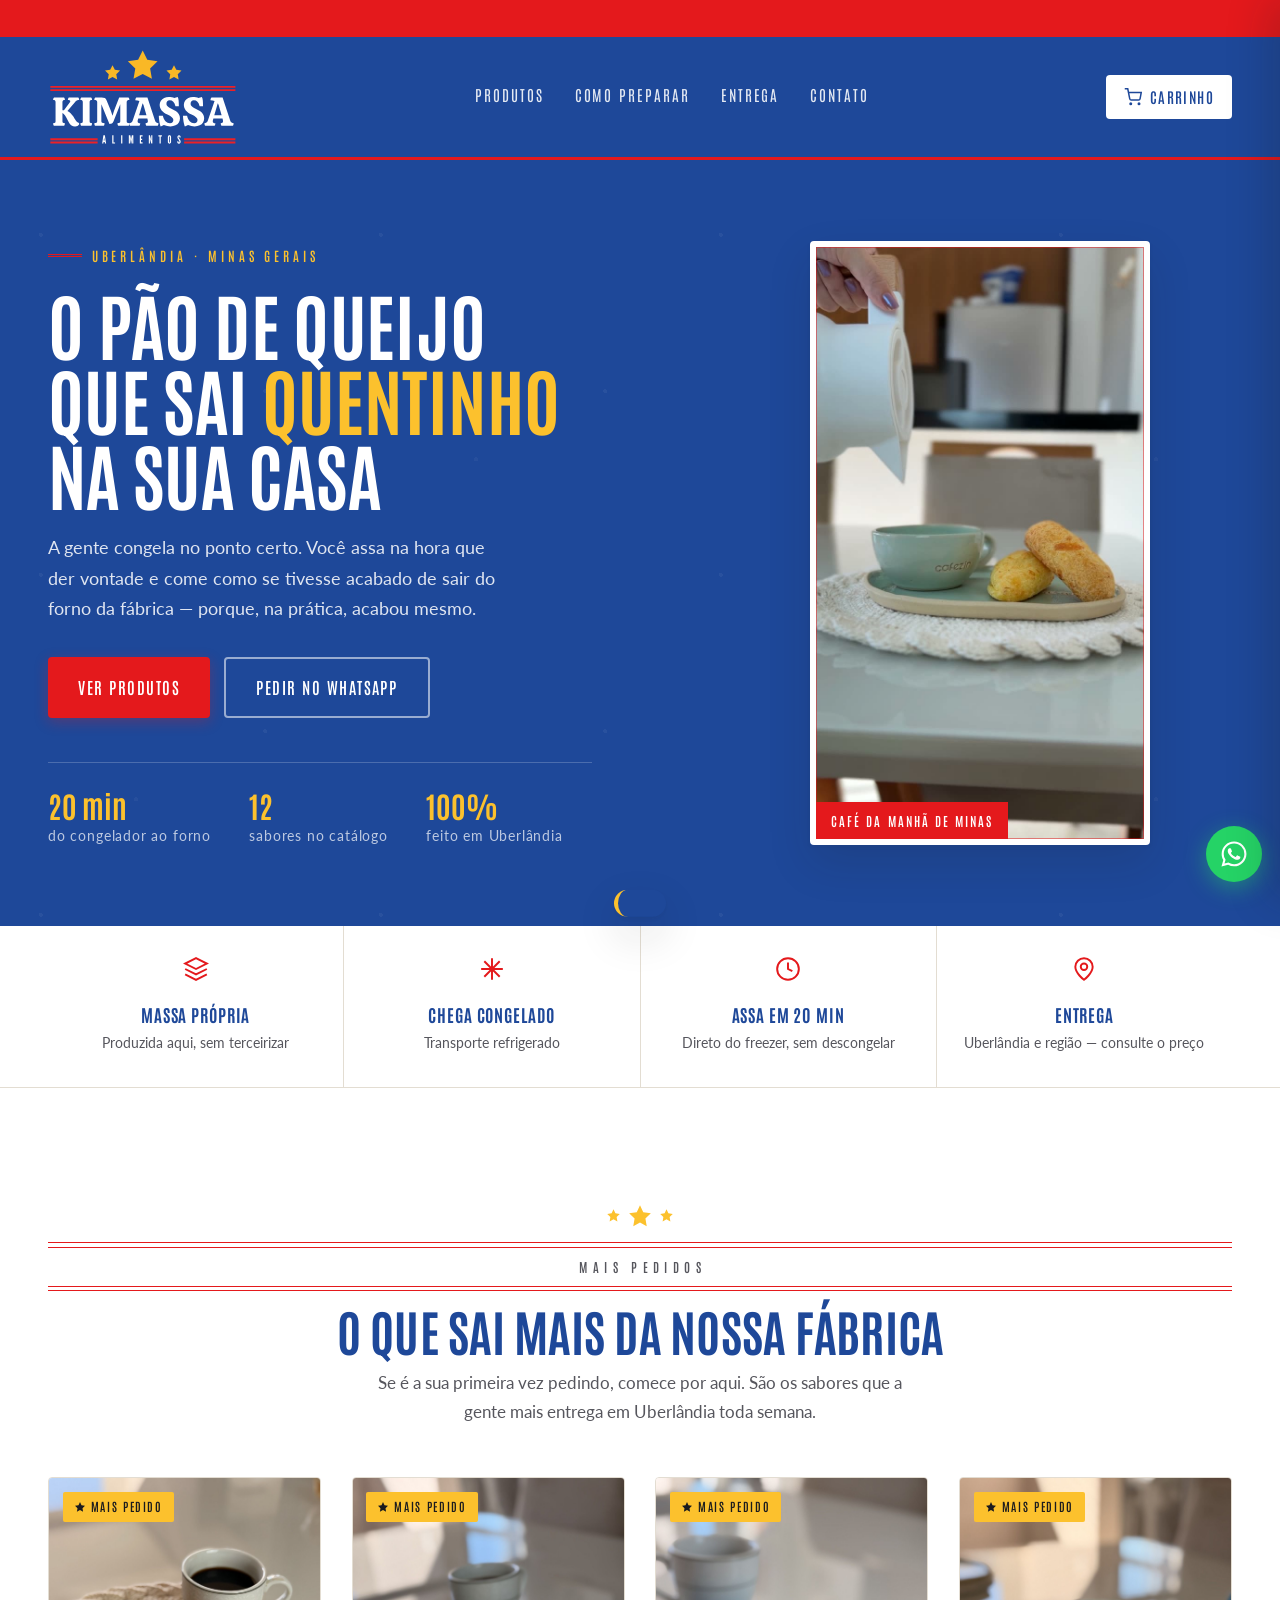
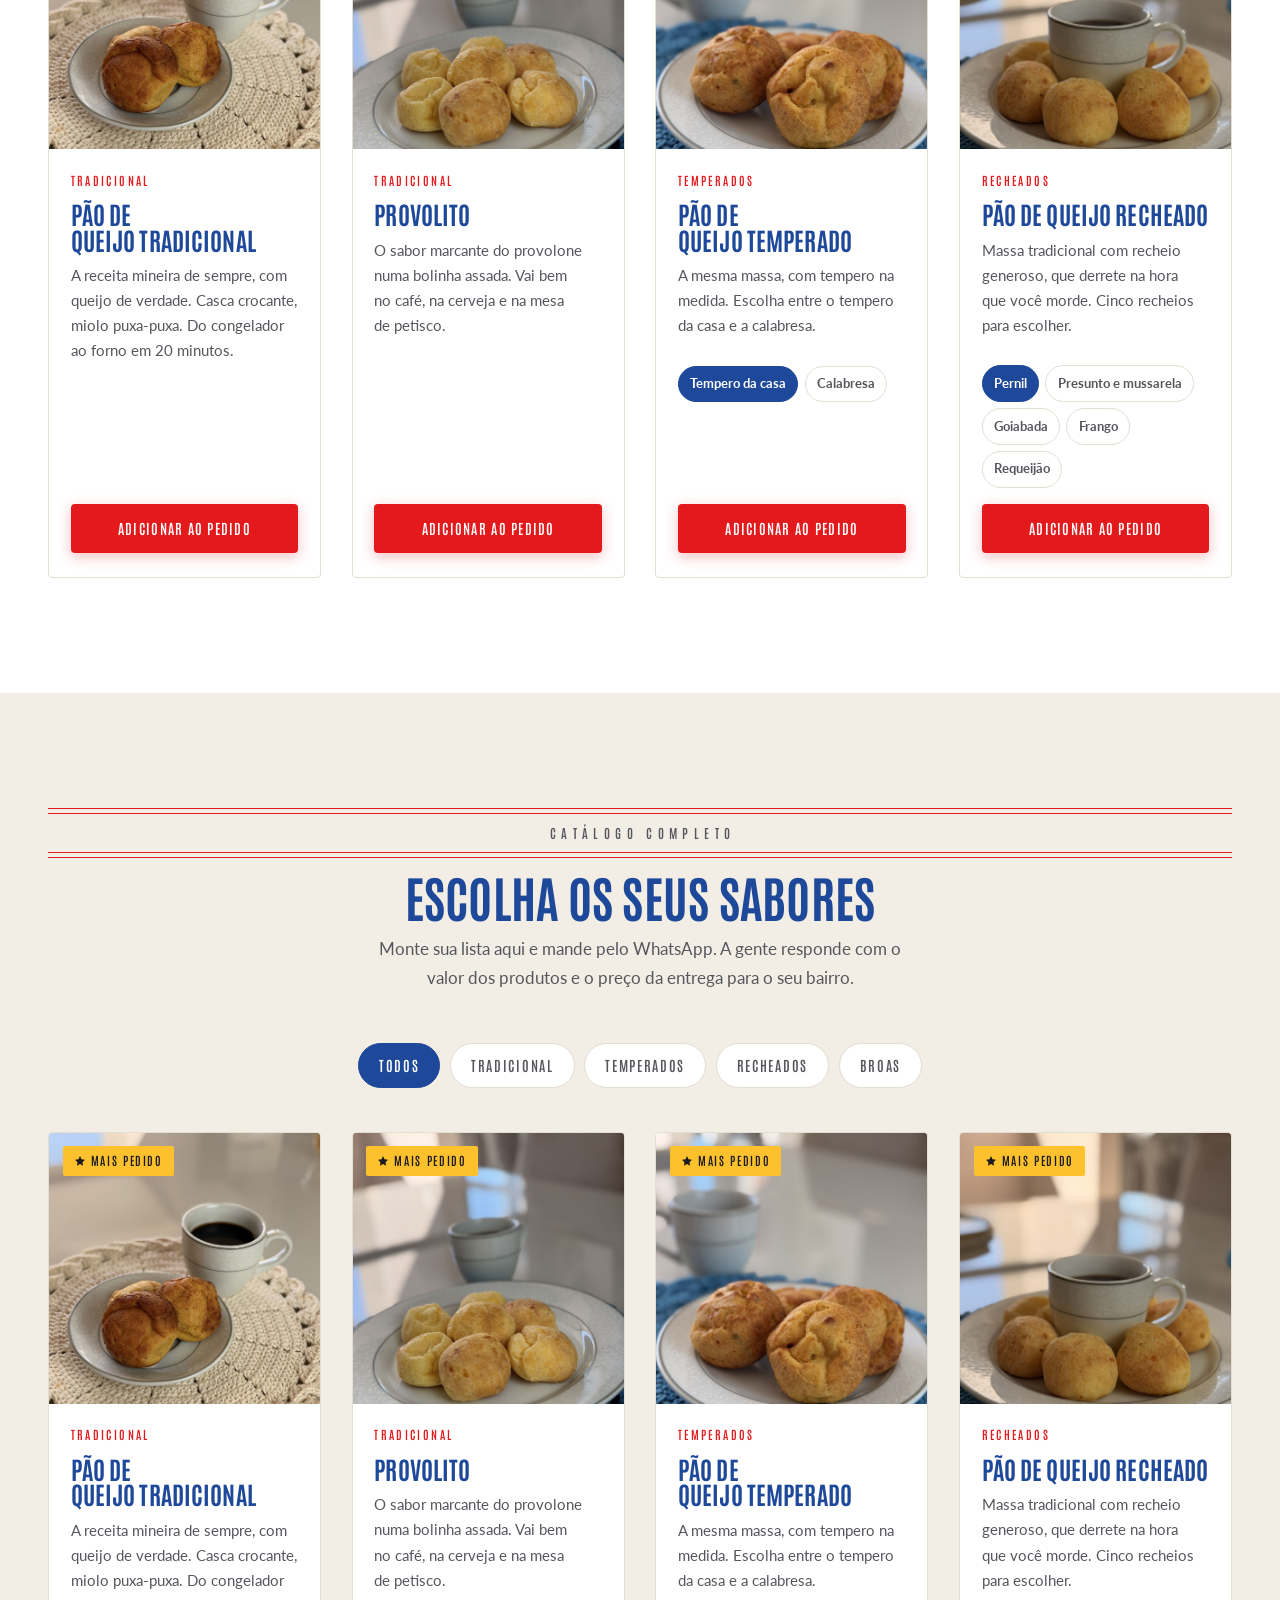
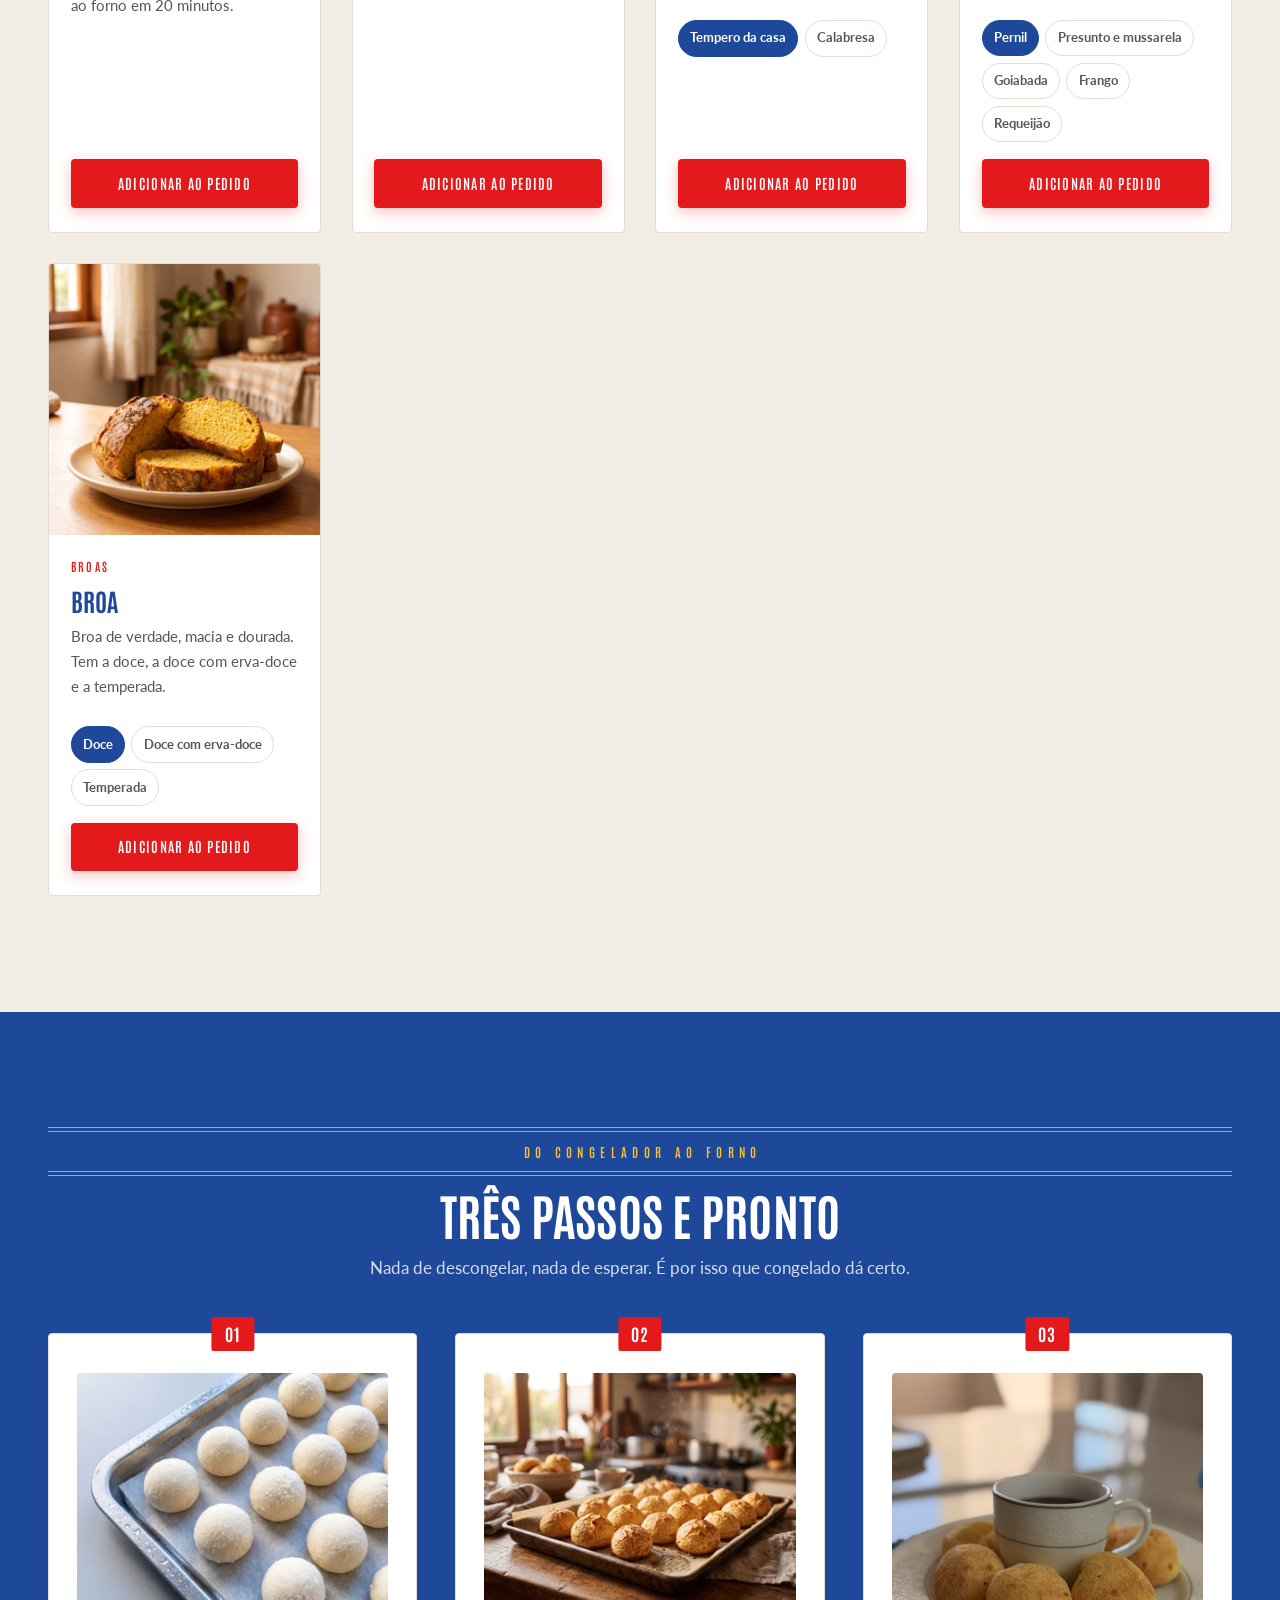
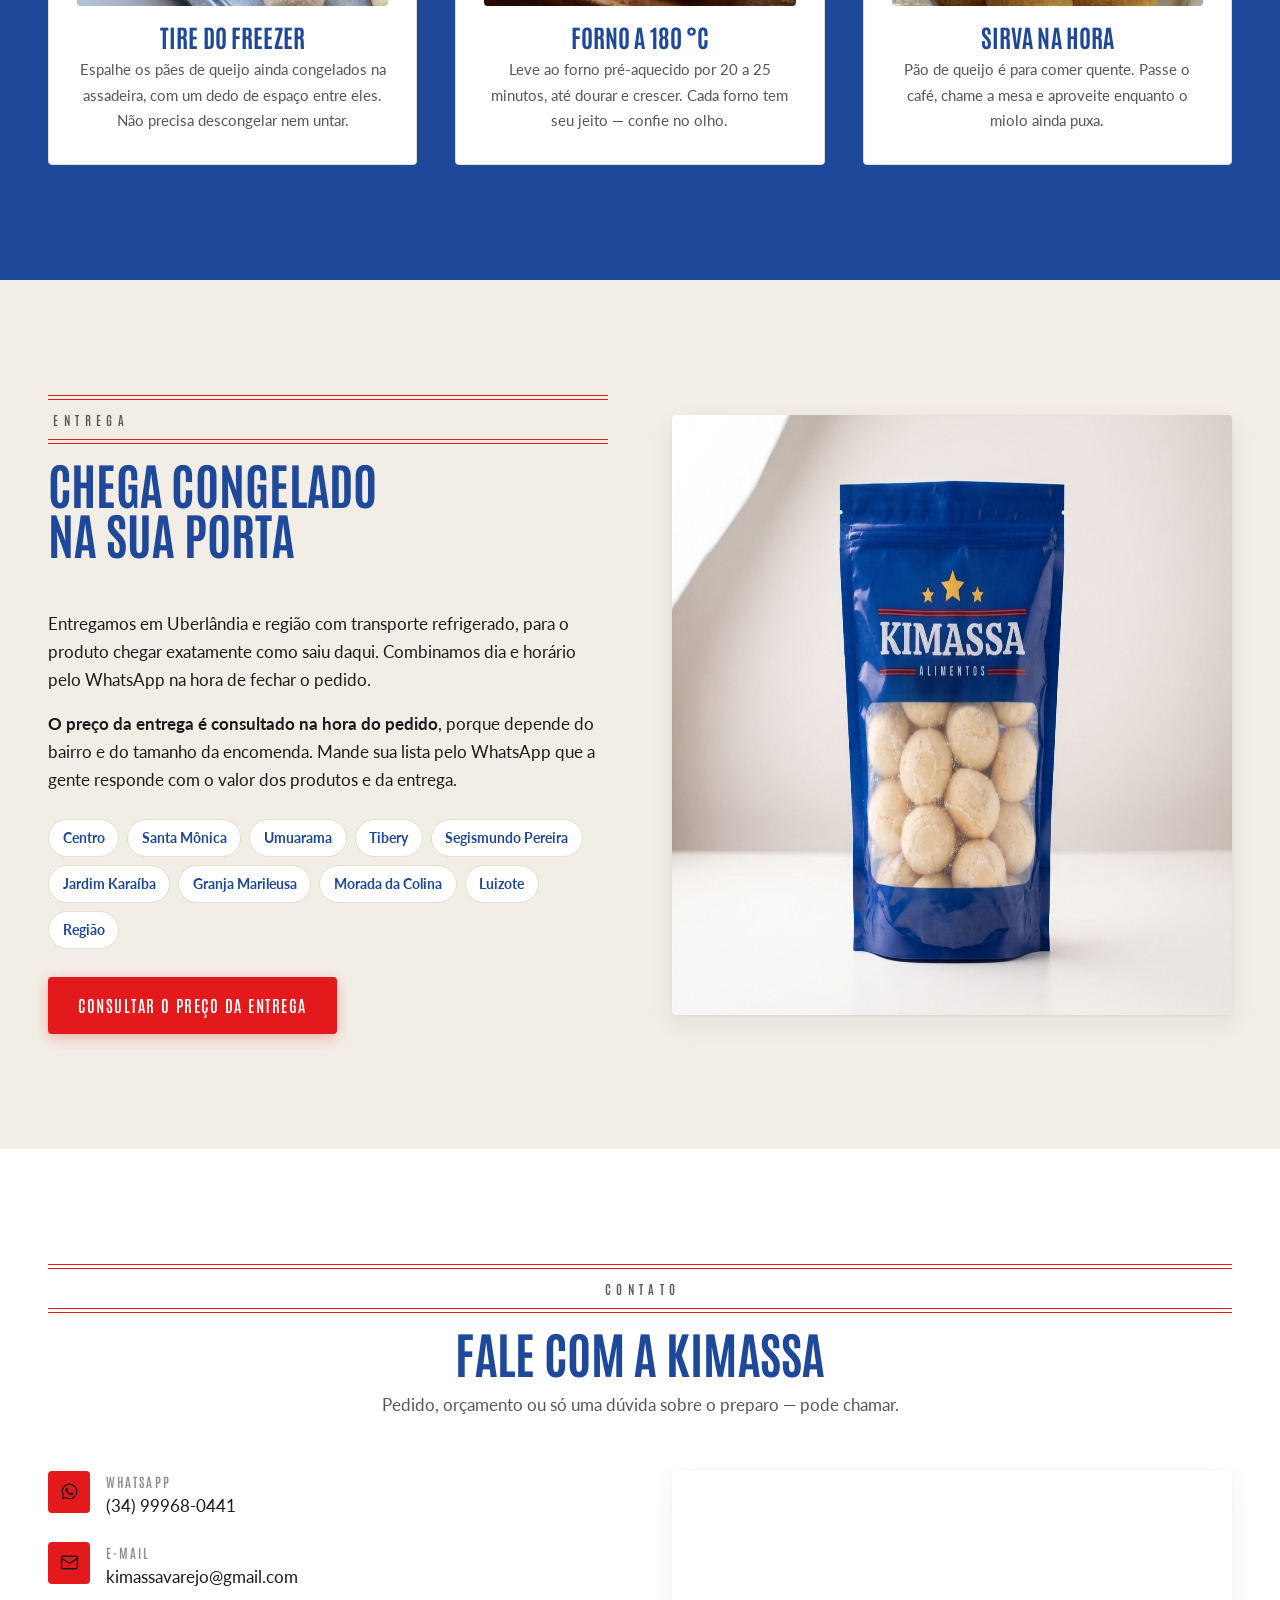
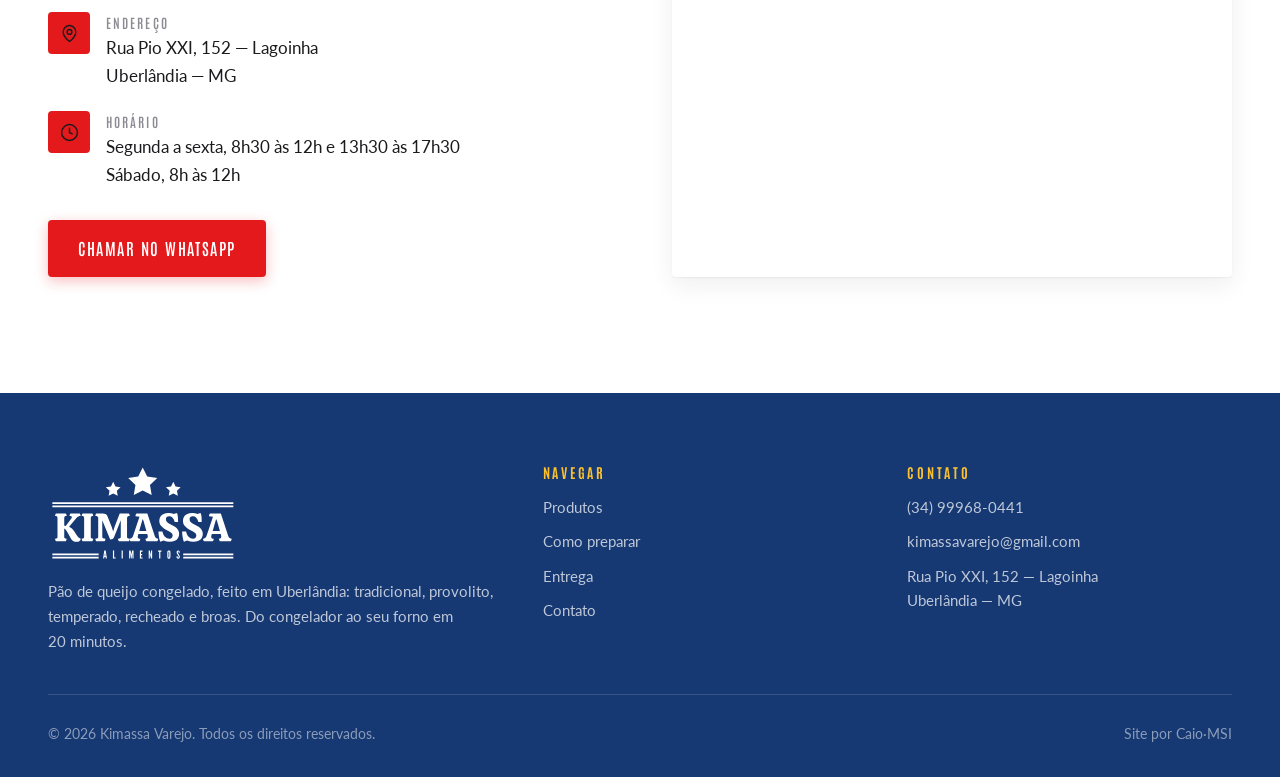
==== index.html @ 97a2b9fd "Kimassa Varejo: novo nome, novo catálogo e pedido por orçamento Alterações pedidas pelo cliente em 1" ====
<!doctype html>
<html lang="pt-BR">
<head>
<meta charset="utf-8">
<meta name="viewport" content="width=device-width, initial-scale=1">
<title>Kimassa Varejo — Pão de Queijo Congelado em Uberlândia | Entrega em Casa</title>
<meta name="description" content="Pão de queijo congelado feito em Uberlândia (MG): tradicional, provolito, temperado, recheado e broas. Peça pelo WhatsApp e receba congelado em casa.">
<meta name="author" content="Kimassa Varejo">
<meta name="theme-color" content="#1E4899">
<link rel="canonical" href="https://caiomsi.github.io/Kimassa/">

<meta property="og:type" content="website">
<meta property="og:site_name" content="Kimassa Varejo">
<meta property="og:locale" content="pt_BR">
<meta property="og:url" content="https://caiomsi.github.io/Kimassa/">
<meta property="og:title" content="Kimassa Varejo — Pão de Queijo Congelado em Uberlândia">
<meta property="og:description" content="Do congelador ao seu forno em 20 minutos. Pão de queijo mineiro de verdade, recheados e broas, entregues congelados em Uberlândia e região.">
<meta property="og:image" content="https://caiomsi.github.io/Kimassa/images/social-share.jpg">
<meta property="og:image:width" content="1200">
<meta property="og:image:height" content="630">
<meta property="og:image:alt" content="Pão de queijo Kimassa servido com café">

<meta name="twitter:card" content="summary_large_image">
<meta name="twitter:title" content="Kimassa Varejo — Pão de Queijo Congelado em Uberlândia">
<meta name="twitter:description" content="Do congelador ao seu forno em 20 minutos. Pão de queijo mineiro de verdade, recheados e broas, entregues congelados em Uberlândia e região.">
<meta name="twitter:image" content="https://caiomsi.github.io/Kimassa/images/social-share.jpg">

<link rel="icon" href="favicon.svg" type="image/svg+xml">
<link rel="apple-touch-icon" href="favicon.svg">

<link rel="preconnect" href="https://fonts.googleapis.com">
<link rel="preconnect" href="https://fonts.gstatic.com" crossorigin>
<link href="https://fonts.googleapis.com/css2?family=Antonio:wght@400;600;700&family=Lato:wght@400;700&display=swap" rel="stylesheet">
<link rel="stylesheet" href="css/style.css">

<script type="application/ld+json">
{
  "@context": "https://schema.org",
  "@type": "FoodEstablishment",
  "@id": "https://caiomsi.github.io/Kimassa/#negocio",
  "name": "Kimassa Varejo",
  "description": "Pão de queijo congelado em Uberlândia (MG): tradicional, provolito, temperado, recheado e broas, com entrega em Uberlândia e região.",
  "url": "https://caiomsi.github.io/Kimassa/",
  "logo": "https://caiomsi.github.io/Kimassa/logo/kimassa.svg",
  "image": "https://caiomsi.github.io/Kimassa/images/social-share.jpg",
  "telephone": "+55-34-99968-0441",
  "email": "kimassavarejo@gmail.com",
  "servesCuisine": "Brasileira",
  "priceRange": "$$",
  "address": {
    "@type": "PostalAddress",
    "streetAddress": "Rua Pio XXI, 152",
    "addressLocality": "Uberlândia",
    "addressRegion": "MG",
    "postalCode": "38400-000",
    "addressCountry": "BR"
  },
  "geo": {
    "@type": "GeoCoordinates",
    "latitude": -18.9113,
    "longitude": -48.2622
  },
  "areaServed": {
    "@type": "City",
    "name": "Uberlândia"
  },
  "openingHoursSpecification": [{
    "@type": "OpeningHoursSpecification",
    "dayOfWeek": ["Monday", "Tuesday", "Wednesday", "Thursday", "Friday"],
    "opens": "08:30",
    "closes": "12:00"
  }, {
    "@type": "OpeningHoursSpecification",
    "dayOfWeek": ["Monday", "Tuesday", "Wednesday", "Thursday", "Friday"],
    "opens": "13:30",
    "closes": "17:30"
  }, {
    "@type": "OpeningHoursSpecification",
    "dayOfWeek": "Saturday",
    "opens": "08:00",
    "closes": "12:00"
  }]
}
</script>
</head>

<body>
<a class="pular" href="#conteudo">Pular para o conteúdo</a>

<div class="faixa-aviso" id="faixa-aviso" aria-hidden="true"><span></span></div>

<header class="cabecalho">
  <div class="wrap cabecalho__barra">
    <a class="marca" href="#topo" aria-label="Kimassa Varejo — início">
      <img src="logo/kimassa-azul.svg" alt="Kimassa Varejo" width="190" height="96">
    </a>

    <nav class="nav" id="nav" aria-label="Navegação principal">
      <a href="#produtos">Produtos</a>
      <a href="#preparo">Como preparar</a>
      <a href="#entrega">Entrega</a>
      <a href="#contato">Contato</a>
    </nav>

    <div class="cabecalho__acoes">
      <button class="carrinho-botao" id="abrir-carrinho" aria-label="Abrir carrinho">
        <svg viewBox="0 0 24 24" fill="none" stroke="currentColor" stroke-width="2" width="18" height="18" aria-hidden="true">
          <circle cx="9" cy="21" r="1"></circle><circle cx="20" cy="21" r="1"></circle>
          <path d="M1 1h4l2.68 13.39a2 2 0 0 0 2 1.61h9.72a2 2 0 0 0 2-1.61L23 6H6"></path>
        </svg>
        <span class="carrinho-botao__texto">Carrinho</span>
        <span class="carrinho-contador" id="carrinho-contador" hidden>0</span>
      </button>

      <button class="menu-alternar" id="menu-alternar" aria-expanded="false" aria-controls="nav" aria-label="Abrir menu">
        <span></span><span></span><span></span>
      </button>
    </div>
  </div>
</header>

<main id="conteudo">

<!-- ─────────────────────────────────────────────────────────── HERO ── -->
<section class="hero" id="topo">
  <div class="wrap hero__grade">
    <div class="hero__texto">
      <p class="hero__olho">Uberlândia · Minas Gerais</p>
      <h1>O pão de queijo<br>que sai <em>quentinho</em><br>na sua casa</h1>
      <p class="hero__sub">
        A gente congela no ponto certo. Você assa na hora que der vontade e come
        como se tivesse acabado de sair do forno da fábrica — porque, na prática,
        acabou mesmo.
      </p>
      <div class="hero__acoes">
        <a class="btn btn--primario" href="#produtos">Ver produtos</a>
        <a class="btn btn--contorno-claro" href="#" id="hero-zap">Pedir no WhatsApp</a>
      </div>
      <div class="hero__provas">
        <div class="hero__prova"><strong>20 min</strong><span>do congelador ao forno</span></div>
        <div class="hero__prova"><strong>12</strong><span>sabores no catálogo</span></div>
        <div class="hero__prova"><strong>100%</strong><span>feito em Uberlândia</span></div>
      </div>
    </div>

    <div class="hero__video">
      <video autoplay muted loop playsinline preload="metadata"
             poster="video/pao-de-queijo-cafe-poster.jpg"
             aria-label="Café sendo servido ao lado de pães de queijo Kimassa">
        <source src="video/pao-de-queijo-cafe.mp4" type="video/mp4">
      </video>
      <span class="hero__etiqueta">Café da manhã de Minas</span>
    </div>
  </div>
</section>

<!-- ────────────────────────────────────────────────────── CONFIANÇA ── -->
<section class="confianca">
  <div class="wrap">
    <div class="confianca__grade">
      <div class="confianca__item">
        <svg viewBox="0 0 24 24" fill="none" stroke="currentColor" stroke-width="1.8" aria-hidden="true"><path d="M12 2 2 7l10 5 10-5-10-5Z"/><path d="m2 17 10 5 10-5"/><path d="m2 12 10 5 10-5"/></svg>
        <strong>Massa própria</strong>
        <span>Produzida aqui, sem terceirizar</span>
      </div>
      <div class="confianca__item">
        <svg viewBox="0 0 24 24" fill="none" stroke="currentColor" stroke-width="1.8" aria-hidden="true"><path d="M12 2v20M2 12h20M4.9 4.9l14.2 14.2M19.1 4.9 4.9 19.1"/></svg>
        <strong>Chega congelado</strong>
        <span>Transporte refrigerado</span>
      </div>
      <div class="confianca__item">
        <svg viewBox="0 0 24 24" fill="none" stroke="currentColor" stroke-width="1.8" aria-hidden="true"><circle cx="12" cy="12" r="10"/><path d="M12 6v6l4 2"/></svg>
        <strong>Assa em 20 min</strong>
        <span>Direto do freezer, sem descongelar</span>
      </div>
      <div class="confianca__item">
        <svg viewBox="0 0 24 24" fill="none" stroke="currentColor" stroke-width="1.8" aria-hidden="true"><path d="M20 10c0 6-8 12-8 12s-8-6-8-12a8 8 0 0 1 16 0Z"/><circle cx="12" cy="10" r="3"/></svg>
        <strong>Entrega</strong>
        <span>Uberlândia e região — consulte o preço</span>
      </div>
    </div>
  </div>
</section>

<!-- ─────────────────────────────────────────────────────── VITRINE ── -->
<section class="secao secao--branca" id="destaques">
  <div class="wrap">
    <div class="selo revelar">
      <div class="selo__estrelas" aria-hidden="true">
        <svg viewBox="0 0 24 24" fill="currentColor"><path d="m12 2 3 6.5 7 1-5 4.9 1.2 7L12 18l-6.2 3.4L7 14.4l-5-4.9 7-1L12 2Z"/></svg>
        <svg viewBox="0 0 24 24" fill="currentColor"><path d="m12 2 3 6.5 7 1-5 4.9 1.2 7L12 18l-6.2 3.4L7 14.4l-5-4.9 7-1L12 2Z"/></svg>
        <svg viewBox="0 0 24 24" fill="currentColor"><path d="m12 2 3 6.5 7 1-5 4.9 1.2 7L12 18l-6.2 3.4L7 14.4l-5-4.9 7-1L12 2Z"/></svg>
      </div>
      <div class="selo__faixa"><span class="selo__rotulo">Mais pedidos</span></div>
      <h2 class="selo__titulo">O que sai mais da nossa fábrica</h2>
      <p>Se é a sua primeira vez pedindo, comece por aqui. São os sabores que a
         gente mais entrega em Uberlândia toda semana.</p>
    </div>
    <div class="produtos" id="destaques-grade"></div>
  </div>
</section>

<!-- ─────────────────────────────────────────────────────── CATÁLOGO ── -->
<section class="secao secao--creme" id="produtos">
  <div class="wrap">
    <div class="selo revelar">
      <div class="selo__faixa"><span class="selo__rotulo">Catálogo completo</span></div>
      <h2 class="selo__titulo">Escolha os seus sabores</h2>
      <p>Monte sua lista aqui e mande pelo WhatsApp. A gente responde com o valor
         dos produtos e o preço da entrega para o seu bairro.</p>
    </div>

    <div class="filtros" id="filtros" role="group" aria-label="Filtrar por categoria"></div>
    <div class="produtos" id="produtos-grade"></div>
  </div>
</section>

<!-- ──────────────────────────────────────────────────────── PREPARO ── -->
<section class="secao secao--azul" id="preparo">
  <div class="wrap">
    <div class="selo selo--claro revelar">
      <div class="selo__faixa"><span class="selo__rotulo">Do congelador ao forno</span></div>
      <h2 class="selo__titulo">Três passos e pronto</h2>
      <p>Nada de descongelar, nada de esperar. É por isso que congelado dá certo.</p>
    </div>

    <div class="passos">
      <article class="passo revelar">
        <div class="passo__foto">
          <img src="images/pao-de-queijo-congelado-bandeja.jpg" alt="Pães de queijo crus e congelados numa assadeira" loading="lazy" width="600" height="450">
        </div>
        <h3>Tire do freezer</h3>
        <p>Espalhe os pães de queijo ainda congelados na assadeira, com um dedo de
           espaço entre eles. Não precisa descongelar nem untar.</p>
      </article>

      <article class="passo revelar">
        <div class="passo__foto">
          <img src="images/pao-de-queijo-assadeira-forno.jpg" alt="Assadeira de pães de queijo dourados saindo do forno" loading="lazy" width="600" height="450">
        </div>
        <h3>Forno a 180 °C</h3>
        <p>Leve ao forno pré-aquecido por 20 a 25 minutos, até dourar e crescer.
           Cada forno tem seu jeito — confie no olho.</p>
      </article>

      <article class="passo revelar">
        <div class="passo__foto">
          <img src="images/pao-de-queijo-com-cafe.jpg" alt="Pães de queijo quentes servidos em volta de uma xícara de café" loading="lazy" width="600" height="450">
        </div>
        <h3>Sirva na hora</h3>
        <p>Pão de queijo é para comer quente. Passe o café, chame a mesa e
           aproveite enquanto o miolo ainda puxa.</p>
      </article>
    </div>
  </div>
</section>

<!-- ──────────────────────────────────────────────────────── ENTREGA ── -->
<section class="secao secao--creme" id="entrega">
  <div class="wrap">
    <div class="entrega">
      <div class="revelar">
        <div class="selo selo--esq">
          <div class="selo__faixa"><span class="selo__rotulo">Entrega</span></div>
          <h2 class="selo__titulo">Chega congelado na sua porta</h2>
        </div>
        <p>
          Entregamos em Uberlândia e região com transporte refrigerado, para o
          produto chegar exatamente como saiu daqui. Combinamos dia e horário pelo
          WhatsApp na hora de fechar o pedido.
        </p>
        <p>
          <strong>O preço da entrega é consultado na hora do pedido</strong>, porque
          depende do bairro e do tamanho da encomenda. Mande sua lista pelo WhatsApp
          que a gente responde com o valor dos produtos e da entrega.
        </p>
        <ul class="bairros">
          <li>Centro</li><li>Santa Mônica</li><li>Umuarama</li><li>Tibery</li>
          <li>Segismundo Pereira</li><li>Jardim Karaíba</li><li>Granja Marileusa</li>
          <li>Morada da Colina</li><li>Luizote</li><li>Região</li>
        </ul>
        <p style="margin-top:1.75rem">
          <a class="btn btn--primario" href="#" id="entrega-zap">Consultar o preço da entrega</a>
        </p>
      </div>

      <div class="revelar">
        <img src="images/embalagem-kimassa-congelado.jpg"
             alt="Embalagem de pão de queijo congelado Kimassa Varejo"
             loading="lazy" width="800" height="600"
             style="border-radius:4px;box-shadow:var(--sombra);width:100%">
      </div>
    </div>
  </div>
</section>

<!-- ──────────────────────────────────────────────────────── CONTATO ── -->
<section class="secao secao--branca" id="contato">
  <div class="wrap">
    <div class="selo revelar">
      <div class="selo__faixa"><span class="selo__rotulo">Contato</span></div>
      <h2 class="selo__titulo">Fale com a Kimassa</h2>
      <p>Pedido, orçamento ou só uma dúvida sobre o preparo — pode chamar.</p>
    </div>

    <div class="contato">
      <div class="revelar">
        <ul class="contato__lista">
          <li>
            <span class="contato__icone" aria-hidden="true">
              <svg viewBox="0 0 24 24" fill="currentColor"><path d="M12.04 2C6.58 2 2.13 6.45 2.13 11.91c0 1.75.46 3.46 1.32 4.96L2 22l5.25-1.38a9.9 9.9 0 0 0 4.79 1.22c5.46 0 9.91-4.45 9.91-9.91 0-2.65-1.03-5.14-2.9-7.01A9.82 9.82 0 0 0 12.04 2Zm0 18.13a8.23 8.23 0 0 1-4.2-1.15l-.3-.18-3.12.82.83-3.04-.2-.31a8.19 8.19 0 0 1-1.26-4.37c0-4.54 3.7-8.23 8.25-8.23 2.2 0 4.27.86 5.83 2.42a8.19 8.19 0 0 1 2.41 5.82c0 4.54-3.7 8.22-8.24 8.22Zm4.52-6.16c-.25-.12-1.47-.72-1.69-.81-.23-.08-.39-.12-.56.13-.16.24-.64.8-.78.97-.15.16-.29.18-.54.06-.25-.13-1.05-.39-1.99-1.23-.74-.66-1.23-1.47-1.38-1.72-.14-.25-.01-.38.11-.5.11-.11.25-.29.37-.43.13-.15.17-.25.25-.41.08-.17.04-.31-.02-.43-.06-.12-.56-1.34-.76-1.84-.2-.48-.4-.42-.56-.43h-.47c-.17 0-.43.06-.66.31-.22.25-.87.85-.87 2.07s.89 2.4 1.02 2.56c.12.17 1.75 2.67 4.23 3.74.59.26 1.05.41 1.41.52.59.19 1.13.16 1.56.1.48-.07 1.47-.6 1.68-1.18.21-.58.21-1.08.14-1.18-.06-.11-.22-.17-.47-.29Z"/></svg>
            </span>
            <span>
              <strong>WhatsApp</strong>
              <a href="#" id="contato-zap">(34) 99968-0441</a>
            </span>
          </li>
          <li>
            <span class="contato__icone" aria-hidden="true">
              <svg viewBox="0 0 24 24" fill="none" stroke="currentColor" stroke-width="1.8"><rect x="2" y="4" width="20" height="16" rx="2"/><path d="m22 7-10 6L2 7"/></svg>
            </span>
            <span>
              <strong>E-mail</strong>
              <a href="mailto:kimassavarejo@gmail.com">kimassavarejo@gmail.com</a>
            </span>
          </li>
          <li>
            <span class="contato__icone" aria-hidden="true">
              <svg viewBox="0 0 24 24" fill="none" stroke="currentColor" stroke-width="1.8"><path d="M20 10c0 6-8 12-8 12s-8-6-8-12a8 8 0 0 1 16 0Z"/><circle cx="12" cy="10" r="3"/></svg>
            </span>
            <span>
              <strong>Endereço</strong>
              <span>Rua Pio XXI, 152 — Lagoinha<br>Uberlândia — MG</span>
            </span>
          </li>
          <li>
            <span class="contato__icone" aria-hidden="true">
              <svg viewBox="0 0 24 24" fill="none" stroke="currentColor" stroke-width="1.8"><circle cx="12" cy="12" r="10"/><path d="M12 6v6l4 2"/></svg>
            </span>
            <span>
              <strong>Horário</strong>
              <span>Segunda a sexta, 8h30 às 12h e 13h30 às 17h30<br>Sábado, 8h às 12h</span>
            </span>
          </li>
        </ul>

        <a class="btn btn--primario" href="#" id="contato-zap-btn">Chamar no WhatsApp</a>
      </div>

      <div class="revelar">
        <iframe class="mapa"
          src="https://www.google.com/maps?q=Rua+Pio+XXI,+152,+Lagoinha,+Uberl%C3%A2ndia+-+MG&output=embed"
          title="Mapa da Kimassa Varejo — Rua Pio XXI, 152, Lagoinha, Uberlândia MG"
          loading="lazy" referrerpolicy="no-referrer-when-downgrade" width="600" height="450"></iframe>
      </div>
    </div>
  </div>
</section>

</main>

<!-- ───────────────────────────────────────────────────────── RODAPÉ ── -->
<footer class="rodape">
  <div class="wrap">
    <div class="rodape__grade">
      <div>
        <img src="logo/kimassa-branco.svg" alt="Kimassa Varejo" width="190" height="96">
        <p>Pão de queijo congelado, feito em Uberlândia: tradicional, provolito,
           temperado, recheado e broas. Do congelador ao seu forno em 20 minutos.</p>
      </div>
      <div>
        <h4>Navegar</h4>
        <ul>
          <li><a href="#produtos">Produtos</a></li>
          <li><a href="#preparo">Como preparar</a></li>
          <li><a href="#entrega">Entrega</a></li>
          <li><a href="#contato">Contato</a></li>
        </ul>
      </div>
      <div>
        <h4>Contato</h4>
        <ul>
          <li><a href="#" id="rodape-zap">(34) 99968-0441</a></li>
          <li><a href="mailto:kimassavarejo@gmail.com">kimassavarejo@gmail.com</a></li>
          <li>Rua Pio XXI, 152 — Lagoinha<br>Uberlândia — MG</li>
        </ul>
      </div>
    </div>
    <div class="rodape__fim">
      <span>© <span id="ano"></span> Kimassa Varejo. Todos os direitos reservados.</span>
      <span>Site por <a href="https://caiomsi.com" rel="noopener">Caio·MSI</a></span>
    </div>
  </div>
</footer>

<!-- ──────────────────────────────────────────────────────── CARRINHO ── -->
<div class="overlay" id="overlay" hidden></div>

<aside class="gaveta" id="gaveta" aria-hidden="true" aria-label="Carrinho de compras">
  <div class="gaveta__topo">
    <h2>Sua lista</h2>
    <button class="gaveta__fechar" id="fechar-carrinho" aria-label="Fechar carrinho">
      <svg viewBox="0 0 24 24" fill="none" stroke="currentColor" stroke-width="2" width="20" height="20" aria-hidden="true"><path d="M18 6 6 18M6 6l12 12"/></svg>
    </button>
  </div>

  <div class="gaveta__itens" id="gaveta-itens"></div>

  <div class="gaveta__base" id="gaveta-base" hidden>
    <a class="btn btn--primario btn--bloco" href="#" id="finalizar">Pedir orçamento no WhatsApp</a>
    <p class="gaveta__nota">A gente responde com o valor dos produtos e o preço da entrega.</p>
  </div>
</aside>

<div class="aviso" id="aviso" role="status" aria-live="polite"></div>

<a class="zap" id="zap-flutuante" href="#" aria-label="Falar no WhatsApp" rel="noopener">
  <svg viewBox="0 0 24 24" fill="currentColor" aria-hidden="true"><path d="M12.04 2C6.58 2 2.13 6.45 2.13 11.91c0 1.75.46 3.46 1.32 4.96L2 22l5.25-1.38a9.9 9.9 0 0 0 4.79 1.22c5.46 0 9.91-4.45 9.91-9.91 0-2.65-1.03-5.14-2.9-7.01A9.82 9.82 0 0 0 12.04 2Zm0 18.13a8.23 8.23 0 0 1-4.2-1.15l-.3-.18-3.12.82.83-3.04-.2-.31a8.19 8.19 0 0 1-1.26-4.37c0-4.54 3.7-8.23 8.25-8.23 2.2 0 4.27.86 5.83 2.42a8.19 8.19 0 0 1 2.41 5.82c0 4.54-3.7 8.22-8.24 8.22Zm4.52-6.16c-.25-.12-1.47-.72-1.69-.81-.23-.08-.39-.12-.56.13-.16.24-.64.8-.78.97-.15.16-.29.18-.54.06-.25-.13-1.05-.39-1.99-1.23-.74-.66-1.23-1.47-1.38-1.72-.14-.25-.01-.38.11-.5.11-.11.25-.29.37-.43.13-.15.17-.25.25-.41.08-.17.04-.31-.02-.43-.06-.12-.56-1.34-.76-1.84-.2-.48-.4-.42-.56-.43h-.47c-.17 0-.43.06-.66.31-.22.25-.87.85-.87 2.07s.89 2.4 1.02 2.56c.12.17 1.75 2.67 4.23 3.74.59.26 1.05.41 1.41.52.59.19 1.13.16 1.56.1.48-.07 1.47-.6 1.68-1.18.21-.58.21-1.08.14-1.18-.06-.11-.22-.17-.47-.29Z"/></svg>
</a>

<script src="js/config.js"></script>
<script src="js/main.js"></script>
</body>
</html>
---- css/style.css ----
/* ==========================================================================
   KIMASSA VAREJO — "O Selo"
   Design language: the logo's own device (a wordmark bracketed by double rules,
   crowned by three stars) is the site's single structural motif. Blue is
   architecture, warm off-white is the gallery the food photography hangs in,
   red is punctuation and gold is reward.
   Brand colours and type are fixed by the client's identity manual.
   ========================================================================== */

/* --------------------------------------------------------------- 1. Tokens */
:root {
  /* Brand — from identidade_visual_kimassa.pdf, do not improvise */
  --azul: #1e4899;
  --azul-escuro: #163873;
  --azul-claro: #3a63b4;
  --vermelho: #e4191c;
  --ouro: #fcc12d;

  /* Neutrals — warm, so the golden food photos sit naturally against the blue */
  --creme: #faf7f2;
  --creme-fundo: #f3eee5;
  --branco: #ffffff;
  --tinta: #1b1b1e;
  --tinta-media: #56565d;
  --tinta-fraca: #8b8b93;
  --linha: #e3ddd2;

  /* Type */
  --display: 'Antonio', 'Oswald', 'Arial Narrow', sans-serif;
  --texto: 'Lato', system-ui, -apple-system, 'Segoe UI', sans-serif;

  /* Rhythm */
  --gutter: clamp(1.25rem, 4vw, 3rem);
  --largura: 1200px;
  --secao: clamp(4rem, 9vw, 7.5rem);
  --raio: 4px;

  --sombra: 0 1px 2px rgba(27, 27, 30, 0.05), 0 8px 24px rgba(27, 27, 30, 0.07);
  --sombra-alta: 0 2px 4px rgba(27, 27, 30, 0.06), 0 18px 44px rgba(27, 27, 30, 0.14);
  --transicao: 200ms cubic-bezier(0.4, 0, 0.2, 1);
}

/* ----------------------------------------------------------------- 2. Base */
*,
*::before,
*::after {
  box-sizing: border-box;
}

html {
  scroll-behavior: smooth;
  scroll-padding-top: 88px;
  -webkit-text-size-adjust: 100%;
}

body {
  margin: 0;
  background: var(--creme);
  color: var(--tinta);
  font-family: var(--texto);
  font-size: 1.0625rem;
  line-height: 1.65;
  -webkit-font-smoothing: antialiased;
}

/* clip, not hidden: hidden on body turns it into a scroll container and breaks
   position:sticky on the header */
html { overflow-x: clip; }

/* grid and flex children default to min-width:auto, which lets long words and
   wide replaced elements push a track past its share */
.entrega > *,
.contato > *,
.produto__corpo { min-width: 0; }

h1,
h2,
h3,
h4 {
  font-family: var(--display);
  font-weight: 700;
  line-height: 1.02;
  text-transform: uppercase;
  letter-spacing: 0.005em;
  margin: 0;
  text-wrap: balance;
}

h1 { font-size: clamp(2.6rem, 6.4vw, 4.6rem); }
h2 { font-size: clamp(2rem, 4.6vw, 3.1rem); }
h3 { font-size: clamp(1.25rem, 2.2vw, 1.55rem); }

p { margin: 0 0 1rem; text-wrap: pretty; }
p:last-child { margin-bottom: 0; }

a { color: inherit; text-decoration: none; }

img,
video {
  max-width: 100%;
  display: block;
}

button {
  font: inherit;
  color: inherit;
  border: 0;
  background: none;
  cursor: pointer;
}

:focus-visible {
  outline: 3px solid var(--ouro);
  outline-offset: 3px;
  border-radius: 2px;
}

.wrap {
  width: min(100% - var(--gutter) * 2, var(--largura));
  margin-inline: auto;
}

.pular {
  position: absolute;
  left: -9999px;
  top: 0;
  z-index: 200;
  background: var(--ouro);
  color: var(--tinta);
  padding: 0.75rem 1.25rem;
  font-weight: 700;
}
.pular:focus { left: 0; }

.visualmente-oculto {
  position: absolute;
  width: 1px;
  height: 1px;
  padding: 0;
  margin: -1px;
  overflow: hidden;
  clip: rect(0 0 0 0);
  white-space: nowrap;
  border: 0;
}

/* ------------------------------------------------- 3. O Selo — the motif
   A double rule bracketing a label, optionally crowned by three stars. Used
   as the heading device for every section so the whole page keeps one rhythm. */
.selo {
  display: flex;
  flex-direction: column;
  align-items: center;
  gap: 0.85rem;
  text-align: center;
  margin-bottom: clamp(2.25rem, 4vw, 3.25rem);
}

.selo--esq {
  align-items: flex-start;
  text-align: left;
}

.selo__estrelas {
  display: flex;
  align-items: center;
  gap: 0.4rem;
  color: var(--ouro);
  line-height: 0;
}
.selo__estrelas svg { display: block; }
.selo__estrelas svg:nth-child(2) { width: 26px; height: 26px; }
.selo__estrelas svg:nth-child(1),
.selo__estrelas svg:nth-child(3) { width: 15px; height: 15px; }

/* the bracket itself: two hairlines above and below the label */
.selo__faixa {
  width: 100%;
  border-top: 1px solid var(--vermelho);
  border-bottom: 1px solid var(--vermelho);
  padding: 0.2rem 0;
}
.selo__faixa::before {
  content: '';
  display: block;
  border-top: 1px solid var(--vermelho);
  margin-bottom: 0.55rem;
}
.selo__faixa::after {
  content: '';
  display: block;
  border-bottom: 1px solid var(--vermelho);
  margin-top: 0.55rem;
}

.selo__rotulo {
  display: block;
  font-family: var(--display);
  font-size: 0.8rem;
  font-weight: 600;
  letter-spacing: 0.42em;
  text-indent: 0.42em;
  text-transform: uppercase;
  color: var(--tinta-media);
}

.selo__titulo { color: var(--azul); }
.selo p {
  color: var(--tinta-media);
  max-width: 56ch;
  font-size: 1.075rem;
}

/* Negative variant, for use on the blue bands */
.selo--claro .selo__faixa,
.selo--claro .selo__faixa::before,
.selo--claro .selo__faixa::after {
  border-color: rgba(255, 255, 255, 0.55);
}
.selo--claro .selo__rotulo { color: var(--ouro); }
.selo--claro .selo__titulo { color: var(--branco); }
.selo--claro p { color: rgba(255, 255, 255, 0.82); }

/* --------------------------------------------------------------- 4. Botões */
.btn {
  display: inline-flex;
  align-items: center;
  justify-content: center;
  gap: 0.55rem;
  font-family: var(--display);
  font-size: 1.02rem;
  font-weight: 600;
  letter-spacing: 0.09em;
  text-transform: uppercase;
  padding: 0.95rem 1.9rem;
  border-radius: var(--raio);
  transition: background var(--transicao), color var(--transicao),
    transform var(--transicao), box-shadow var(--transicao);
  text-align: center;
}
.btn:hover { transform: translateY(-2px); }
.btn:active { transform: translateY(0); }

.btn--primario {
  background: var(--vermelho);
  color: var(--branco);
  box-shadow: 0 4px 14px rgba(228, 25, 28, 0.28);
}
.btn--primario:hover { background: #c8151a; box-shadow: 0 8px 22px rgba(228, 25, 28, 0.34); }

.btn--ouro { background: var(--ouro); color: var(--tinta); }
.btn--ouro:hover { background: #ffcd4e; }

.btn--contorno-claro {
  border: 2px solid rgba(255, 255, 255, 0.55);
  color: var(--branco);
}
.btn--contorno-claro:hover { background: var(--branco); color: var(--azul); border-color: var(--branco); }

.btn--contorno {
  border: 2px solid var(--azul);
  color: var(--azul);
}
.btn--contorno:hover { background: var(--azul); color: var(--branco); }

.btn--bloco { width: 100%; }

/* --------------------------------------------------------------- 5. Cabeçalho */
.faixa-aviso {
  background: var(--vermelho);
  color: var(--branco);
  font-family: var(--display);
  font-size: 0.78rem;
  letter-spacing: 0.2em;
  text-transform: uppercase;
  padding: 0.5rem 0;
  overflow: hidden;
  white-space: nowrap;
}
.faixa-aviso span {
  display: inline-block;
  padding-left: 100%;
  animation: correr 26s linear infinite;
}
@keyframes correr {
  to { transform: translateX(-100%); }
}

.cabecalho {
  position: sticky;
  top: 0;
  z-index: 90;
  background: var(--azul);
  border-bottom: 3px solid var(--vermelho);
}

.cabecalho__barra {
  display: flex;
  align-items: center;
  justify-content: space-between;
  gap: 1.5rem;
  padding: 0.7rem 0;
}

.marca img {
  width: clamp(148px, 17vw, 190px);
  height: auto;
}

.nav {
  display: flex;
  align-items: center;
  gap: clamp(1rem, 2.4vw, 2.1rem);
}
.nav a {
  font-family: var(--display);
  font-size: 0.94rem;
  font-weight: 400;
  letter-spacing: 0.13em;
  text-transform: uppercase;
  color: rgba(255, 255, 255, 0.88);
  padding: 0.3rem 0;
  border-bottom: 2px solid transparent;
  transition: color var(--transicao), border-color var(--transicao);
}
.nav a:hover { color: var(--ouro); border-bottom-color: var(--ouro); }

.cabecalho__acoes {
  display: flex;
  align-items: center;
  gap: 0.6rem;
}

.carrinho-botao {
  position: relative;
  display: inline-flex;
  align-items: center;
  gap: 0.5rem;
  background: var(--branco);
  color: var(--azul);
  font-family: var(--display);
  font-size: 0.92rem;
  font-weight: 600;
  letter-spacing: 0.1em;
  text-transform: uppercase;
  padding: 0.6rem 1.1rem;
  border-radius: var(--raio);
  transition: background var(--transicao);
}
.carrinho-botao:hover { background: var(--ouro); }

.carrinho-contador {
  min-width: 1.4rem;
  height: 1.4rem;
  padding: 0 0.35rem;
  display: grid;
  place-items: center;
  background: var(--vermelho);
  color: var(--branco);
  border-radius: 999px;
  font-size: 0.78rem;
  font-weight: 700;
  font-family: var(--texto);
}
.carrinho-contador[hidden] { display: none; }

.menu-alternar {
  display: none;
  width: 46px;
  height: 40px;
  flex-direction: column;
  justify-content: center;
  gap: 5px;
  padding: 0 8px;
}
.menu-alternar span {
  display: block;
  height: 2px;
  background: var(--branco);
  transition: transform var(--transicao), opacity var(--transicao);
}
.menu-alternar[aria-expanded='true'] span:nth-child(1) { transform: translateY(7px) rotate(45deg); }
.menu-alternar[aria-expanded='true'] span:nth-child(2) { opacity: 0; }
.menu-alternar[aria-expanded='true'] span:nth-child(3) { transform: translateY(-7px) rotate(-45deg); }

/* ------------------------------------------------------------------ 6. Hero
   Split: blue panel carries the brand, the client's vertical video plays in
   its native 9:16 so nothing has to be cropped away. */
.hero {
  background: var(--azul);
  color: var(--branco);
  position: relative;
  overflow: hidden;
}
.hero::before {
  /* faint star field, echoing the logo crown */
  content: '';
  position: absolute;
  inset: 0;
  background-image: radial-gradient(circle at 12% 22%, rgba(255, 255, 255, 0.05) 0 2px, transparent 2px),
    radial-gradient(circle at 78% 68%, rgba(255, 255, 255, 0.05) 0 2px, transparent 2px),
    radial-gradient(circle at 40% 88%, rgba(255, 255, 255, 0.04) 0 2px, transparent 2px);
  background-size: 340px 340px;
  pointer-events: none;
}

.hero__grade {
  display: grid;
  grid-template-columns: 1.1fr 0.9fr;
  align-items: center;
  gap: clamp(2rem, 5vw, 4.5rem);
  padding: clamp(3rem, 6vw, 5.5rem) 0 clamp(3.5rem, 6vw, 6rem);
  position: relative;
  z-index: 1;
}

.hero__texto { max-width: 34rem; }

.hero__olho {
  display: inline-flex;
  align-items: center;
  gap: 0.6rem;
  font-family: var(--display);
  font-size: 0.82rem;
  font-weight: 600;
  letter-spacing: 0.3em;
  text-transform: uppercase;
  color: var(--ouro);
  margin-bottom: 1.15rem;
}
.hero__olho::before {
  content: '';
  width: 34px;
  height: 0;
  border-top: 1px solid var(--vermelho);
  border-bottom: 1px solid var(--vermelho);
  height: 3px;
}

.hero h1 { color: var(--branco); }
.hero h1 em { font-style: normal; color: var(--ouro); }

.hero__sub {
  margin-top: 1.4rem;
  font-size: 1.15rem;
  color: rgba(255, 255, 255, 0.86);
  max-width: 46ch;
}

.hero__acoes {
  display: flex;
  flex-wrap: wrap;
  gap: 0.85rem;
  margin-top: 2.1rem;
}

.hero__provas {
  display: flex;
  flex-wrap: wrap;
  gap: 1.6rem 2.4rem;
  margin-top: 2.75rem;
  padding-top: 1.75rem;
  border-top: 1px solid rgba(255, 255, 255, 0.2);
}
.hero__prova strong {
  display: block;
  font-family: var(--display);
  font-size: 1.85rem;
  line-height: 1;
  color: var(--ouro);
}
.hero__prova span {
  font-size: 0.85rem;
  letter-spacing: 0.06em;
  color: rgba(255, 255, 255, 0.7);
}

/* the video, framed like a printed plate */
.hero__video {
  position: relative;
  justify-self: center;
  width: min(100%, 340px);
  aspect-ratio: 9 / 16;
  border: 6px solid var(--branco);
  border-radius: var(--raio);
  box-shadow: var(--sombra-alta);
  overflow: hidden;
  background: var(--azul-escuro);
}
.hero__video video {
  width: 100%;
  height: 100%;
  object-fit: cover;
}
.hero__video::after {
  content: '';
  position: absolute;
  inset: 0;
  border: 1px solid rgba(228, 25, 28, 0.5);
  pointer-events: none;
}

/* Sits flush in the frame's corner — the frame clips its overflow, so a
   hanging sticker would be cut off rather than float over the edge. */
.hero__etiqueta {
  position: absolute;
  left: 0;
  bottom: 0;
  z-index: 2;
  background: var(--vermelho);
  color: var(--branco);
  font-family: var(--display);
  font-size: 0.8rem;
  font-weight: 600;
  letter-spacing: 0.16em;
  text-transform: uppercase;
  white-space: nowrap;
  padding: 0.5rem 0.95rem;
}

/* --------------------------------------------------- 7. Faixa de confiança */
.confianca {
  background: var(--branco);
  border-bottom: 1px solid var(--linha);
}
.confianca__grade {
  display: grid;
  grid-template-columns: repeat(4, 1fr);
  gap: 1px;
  background: var(--linha);
}
.confianca__item {
  background: var(--branco);
  padding: 1.9rem 1.5rem;
  text-align: center;
}
.confianca__item svg {
  width: 26px;
  height: 26px;
  color: var(--vermelho);
  margin-bottom: 0.6rem;
}
.confianca__item strong {
  display: block;
  font-family: var(--display);
  font-size: 1.08rem;
  letter-spacing: 0.05em;
  text-transform: uppercase;
  color: var(--azul);
}
.confianca__item span {
  font-size: 0.9rem;
  color: var(--tinta-media);
}

/* ------------------------------------------------------------- 8. Secções */
.secao { padding: var(--secao) 0; }
.secao--branca { background: var(--branco); }
.secao--creme { background: var(--creme-fundo); }
.secao--azul { background: var(--azul); color: var(--branco); }

/* --------------------------------------------------- 9. Produtos / catálogo */
.filtros {
  display: flex;
  flex-wrap: wrap;
  justify-content: center;
  gap: 0.6rem;
  margin-bottom: 2.75rem;
}
.filtro {
  font-family: var(--display);
  font-size: 0.88rem;
  font-weight: 600;
  letter-spacing: 0.12em;
  text-transform: uppercase;
  padding: 0.6rem 1.25rem;
  border: 1px solid var(--linha);
  border-radius: 999px;
  background: var(--branco);
  color: var(--tinta-media);
  transition: all var(--transicao);
}
.filtro:hover { border-color: var(--azul); color: var(--azul); }
.filtro[aria-pressed='true'] {
  background: var(--azul);
  border-color: var(--azul);
  color: var(--branco);
}

.produtos {
  display: grid;
  grid-template-columns: repeat(auto-fill, minmax(268px, 1fr));
  gap: clamp(1.25rem, 2.4vw, 2rem);
}

.produto {
  display: flex;
  flex-direction: column;
  background: var(--branco);
  border: 1px solid var(--linha);
  border-radius: var(--raio);
  overflow: hidden;
  transition: transform var(--transicao), box-shadow var(--transicao),
    border-color var(--transicao);
}
.produto:hover {
  transform: translateY(-4px);
  box-shadow: var(--sombra-alta);
  border-color: var(--azul-claro);
}

.produto__foto {
  /* square: the client's photos are portrait and the studio shots landscape,
     so a 1:1 crop is the one ratio that treats both fairly */
  position: relative;
  aspect-ratio: 1 / 1;
  background: var(--creme-fundo);
  overflow: hidden;
}
.produto__foto img {
  width: 100%;
  height: 100%;
  object-fit: cover;
  transition: transform 500ms cubic-bezier(0.4, 0, 0.2, 1);
}
.produto:hover .produto__foto img { transform: scale(1.05); }

.produto__selo {
  position: absolute;
  top: 0.85rem;
  left: 0.85rem;
  display: inline-flex;
  align-items: center;
  gap: 0.3rem;
  background: var(--ouro);
  color: var(--tinta);
  font-family: var(--display);
  font-size: 0.74rem;
  font-weight: 600;
  letter-spacing: 0.14em;
  text-transform: uppercase;
  padding: 0.32rem 0.7rem;
  border-radius: 2px;
}
.produto__selo svg { width: 12px; height: 12px; }

.produto__corpo {
  display: flex;
  flex-direction: column;
  flex: 1;
  padding: 1.35rem 1.35rem 1.5rem;
  gap: 0.7rem;
}
.produto__categoria {
  font-family: var(--display);
  font-size: 0.74rem;
  font-weight: 600;
  letter-spacing: 0.2em;
  text-transform: uppercase;
  color: var(--vermelho);
}
.produto h3 { color: var(--azul); }
.produto__desc {
  font-size: 0.95rem;
  color: var(--tinta-media);
}

.variantes {
  display: flex;
  flex-wrap: wrap;
  gap: 0.4rem;
}
.variante {
  font-size: 0.82rem;
  font-weight: 700;
  padding: 0.4rem 0.7rem;
  border: 1px solid var(--linha);
  border-radius: 999px;
  color: var(--tinta-media);
  transition: all var(--transicao);
}
.variante:hover { border-color: var(--azul); color: var(--azul); }
.variante[aria-pressed='true'] {
  background: var(--azul);
  border-color: var(--azul);
  color: var(--branco);
}

.produto__base {
  display: flex;
  align-items: center;
  justify-content: space-between;
  gap: 0.85rem;
  margin-top: 0.3rem;
}
/* No prices anywhere: the store collects a list and the quote comes back over
   WhatsApp, so the card foot is just the action. */
.produto__base { margin-top: auto; padding-top: 0.35rem; }
.produto__base .btn { padding: 0.8rem 1.15rem; font-size: 0.88rem; }

/* --------------------------------------------------------------- 11. Passos */
.passos {
  display: grid;
  grid-template-columns: repeat(3, 1fr);
  gap: clamp(1.25rem, 3vw, 2.5rem);
  counter-reset: passo;
}
.passo {
  position: relative;
  background: var(--branco);
  border: 1px solid var(--linha);
  border-radius: var(--raio);
  padding: 2.4rem 1.75rem 1.9rem;
  text-align: center;
}
.passo::before {
  counter-increment: passo;
  content: '0' counter(passo);
  position: absolute;
  top: -1.05rem;
  left: 50%;
  transform: translateX(-50%);
  width: 2.7rem;
  height: 2.1rem;
  display: grid;
  place-items: center;
  background: var(--vermelho);
  color: var(--branco);
  font-family: var(--display);
  font-size: 1.05rem;
  font-weight: 700;
  letter-spacing: 0.06em;
  border-radius: 2px;
}
.passo h3 { color: var(--azul); margin-bottom: 0.5rem; }
.passo p { font-size: 0.96rem; color: var(--tinta-media); }

.passo__foto {
  aspect-ratio: 4 / 3;
  border-radius: var(--raio);
  overflow: hidden;
  margin-bottom: 1.15rem;
}
.passo__foto img { width: 100%; height: 100%; object-fit: cover; }

/* -------------------------------------------------------------- 12. Entrega */
.entrega {
  display: grid;
  grid-template-columns: 1fr 1fr;
  gap: clamp(2rem, 5vw, 4rem);
  align-items: center;
}
.bairros {
  display: flex;
  flex-wrap: wrap;
  gap: 0.5rem;
  margin: 1.5rem 0 0;
  padding: 0;
  list-style: none;
}
.bairros li {
  font-size: 0.88rem;
  font-weight: 700;
  color: var(--azul);
  background: var(--branco);
  border: 1px solid var(--linha);
  border-radius: 999px;
  padding: 0.4rem 0.85rem;
}

/* -------------------------------------------------------------- 13. Contato */
.contato {
  display: grid;
  grid-template-columns: 1fr 1fr;
  gap: clamp(2rem, 5vw, 4rem);
}
.contato__lista {
  list-style: none;
  margin: 0 0 2rem;
  padding: 0;
  display: grid;
  gap: 1.35rem;
}
.contato__lista li {
  display: flex;
  gap: 1rem;
  align-items: flex-start;
}
.contato__icone {
  flex: none;
  width: 42px;
  height: 42px;
  display: grid;
  place-items: center;
  background: var(--vermelho);
  color: var(--branco);
  border-radius: var(--raio);
}
.contato__icone svg { width: 19px; height: 19px; }
.contato__lista strong {
  display: block;
  font-family: var(--display);
  font-size: 0.82rem;
  font-weight: 600;
  letter-spacing: 0.16em;
  text-transform: uppercase;
  color: var(--tinta-fraca);
}
.contato__lista a,
.contato__lista span { color: var(--tinta); font-size: 1.05rem; }
.contato__lista a:hover { color: var(--vermelho); }

.mapa {
  /* the iframe carries width/height attributes for aspect hinting — CSS must
     override them or the 600px intrinsic width blows the grid out on mobile */
  width: 100%;
  min-height: 340px;
  height: 100%;
  border: 0;
  border-radius: var(--raio);
  box-shadow: var(--sombra);
  filter: grayscale(0.25);
}

/* --------------------------------------------------------------- 14. Rodapé */
.rodape {
  background: var(--azul-escuro);
  color: rgba(255, 255, 255, 0.72);
  padding: clamp(3rem, 6vw, 4.5rem) 0 2rem;
  font-size: 0.94rem;
}
.rodape__grade {
  display: grid;
  grid-template-columns: 1.4fr 1fr 1fr;
  gap: 2.5rem;
  padding-bottom: 2.5rem;
  border-bottom: 1px solid rgba(255, 255, 255, 0.14);
}
.rodape img { width: 190px; margin-bottom: 1.15rem; }
.rodape h4 {
  font-size: 0.86rem;
  letter-spacing: 0.2em;
  color: var(--ouro);
  margin-bottom: 1rem;
}
.rodape ul { list-style: none; margin: 0; padding: 0; display: grid; gap: 0.6rem; }
.rodape a:hover { color: var(--branco); }
.rodape__fim {
  display: flex;
  flex-wrap: wrap;
  justify-content: space-between;
  gap: 1rem;
  padding-top: 1.75rem;
  font-size: 0.85rem;
  color: rgba(255, 255, 255, 0.5);
}

/* ------------------------------------------------ 15. Carrinho (gaveta) */
.overlay {
  position: fixed;
  inset: 0;
  background: rgba(22, 56, 115, 0.5);
  backdrop-filter: blur(2px);
  opacity: 0;
  visibility: hidden;
  transition: opacity var(--transicao), visibility var(--transicao);
  z-index: 100;
}
.overlay.aberto { opacity: 1; visibility: visible; }

.gaveta {
  position: fixed;
  top: 0;
  right: 0;
  height: 100dvh;
  width: min(100%, 420px);
  background: var(--creme);
  display: flex;
  flex-direction: column;
  transform: translateX(100%);
  transition: transform 280ms cubic-bezier(0.4, 0, 0.2, 1);
  z-index: 110;
  box-shadow: -12px 0 40px rgba(27, 27, 30, 0.2);
}
.gaveta.aberta { transform: translateX(0); }

.gaveta__topo {
  display: flex;
  align-items: center;
  justify-content: space-between;
  padding: 1.15rem 1.35rem;
  background: var(--azul);
  color: var(--branco);
  border-bottom: 3px solid var(--vermelho);
}
.gaveta__topo h2 { font-size: 1.35rem; color: var(--branco); }
.gaveta__fechar {
  width: 38px;
  height: 38px;
  display: grid;
  place-items: center;
  border-radius: var(--raio);
  color: var(--branco);
  transition: background var(--transicao);
}
.gaveta__fechar:hover { background: rgba(255, 255, 255, 0.15); }

.gaveta__itens {
  flex: 1;
  overflow-y: auto;
  padding: 1.35rem;
  display: grid;
  gap: 1rem;
  align-content: start;
}

.gaveta__vazio {
  text-align: center;
  color: var(--tinta-fraca);
  padding: 3.5rem 1rem;
}
.gaveta__vazio svg { width: 46px; height: 46px; margin-bottom: 1rem; color: var(--linha); }

.item {
  display: grid;
  grid-template-columns: 72px 1fr;
  gap: 0.9rem;
  background: var(--branco);
  border: 1px solid var(--linha);
  border-radius: var(--raio);
  padding: 0.75rem;
}
.item img {
  width: 72px;
  height: 72px;
  object-fit: cover;
  border-radius: 2px;
}
.item h3 { font-size: 0.98rem; color: var(--azul); }
.item__variante { font-size: 0.82rem; color: var(--tinta-fraca); }
.item__linha {
  display: flex;
  align-items: center;
  justify-content: space-between;
  gap: 0.6rem;
  margin-top: 0.5rem;
}
.item__linha { justify-content: flex-start; }

.qtd {
  display: inline-flex;
  align-items: center;
  border: 1px solid var(--linha);
  border-radius: 999px;
  overflow: hidden;
}
.qtd button {
  width: 28px;
  height: 28px;
  display: grid;
  place-items: center;
  font-size: 1.05rem;
  line-height: 1;
  color: var(--azul);
  transition: background var(--transicao);
}
.qtd button:hover { background: var(--creme-fundo); }
.qtd span {
  min-width: 2rem;
  text-align: center;
  font-weight: 700;
  font-size: 0.9rem;
}

.gaveta__base {
  padding: 1.35rem;
  border-top: 1px solid var(--linha);
  background: var(--branco);
  display: grid;
  gap: 1rem;
}
.gaveta__nota {
  font-size: 0.82rem;
  color: var(--tinta-fraca);
  text-align: center;
}

/* -------------------------------------------------------- 16. Aviso (toast) */
.aviso {
  position: fixed;
  left: 50%;
  bottom: 1.5rem;
  transform: translate(-50%, 150%);
  z-index: 120;
  background: var(--azul);
  color: var(--branco);
  font-weight: 700;
  font-size: 0.94rem;
  padding: 0.85rem 1.5rem;
  border-radius: 999px;
  border-left: 4px solid var(--ouro);
  box-shadow: var(--sombra-alta);
  transition: transform 280ms cubic-bezier(0.4, 0, 0.2, 1);
  max-width: calc(100% - 2rem);
}
.aviso.visivel { transform: translate(-50%, 0); }

/* ------------------------------------------------------- 17. WhatsApp fixo */
.zap {
  position: fixed;
  right: 1.1rem;
  bottom: 1.1rem;
  z-index: 80;
  width: 56px;
  height: 56px;
  display: grid;
  place-items: center;
  background: #25d366;
  color: #fff;
  border-radius: 50%;
  box-shadow: 0 6px 22px rgba(37, 211, 102, 0.45);
  transition: transform var(--transicao);
}
.zap:hover { transform: scale(1.08); }
.zap svg { width: 30px; height: 30px; }

/* ------------------------------------------------------------ 18. Reveal */
.revelar {
  opacity: 0;
  transform: translateY(22px);
  transition: opacity 620ms ease, transform 620ms cubic-bezier(0.4, 0, 0.2, 1);
}
.revelar.visivel { opacity: 1; transform: none; }

/* ---------------------------------------------------------- 19. Responsivo */
@media (max-width: 960px) {
  .hero__grade { grid-template-columns: 1fr; text-align: center; }
  .hero__texto { max-width: none; margin-inline: auto; }
  .hero__sub { margin-inline: auto; }
  .hero__acoes, .hero__provas { justify-content: center; }
  .hero__video { width: min(100%, 300px); order: -1; }

  /* keep the three proof points on one line rather than orphaning the third */
  .hero__provas {
    display: grid;
    grid-template-columns: repeat(3, 1fr);
    gap: 1rem;
  }
  .hero__prova strong { font-size: 1.5rem; }
  .hero__prova span { font-size: 0.78rem; }

  .entrega, .contato { grid-template-columns: 1fr; }
  .passos { grid-template-columns: 1fr; }
  .confianca__grade { grid-template-columns: repeat(2, 1fr); }
  .rodape__grade { grid-template-columns: 1fr 1fr; }

  .menu-alternar { display: flex; }
  .nav {
    position: absolute;
    top: 100%;
    left: 0;
    right: 0;
    flex-direction: column;
    align-items: stretch;
    gap: 0;
    background: var(--azul);
    border-bottom: 3px solid var(--vermelho);
    padding: 0.5rem 0 1rem;
    display: none;
  }
  .nav.aberto { display: flex; }
  .nav a {
    padding: 0.85rem var(--gutter);
    border-bottom: 1px solid rgba(255, 255, 255, 0.1);
  }
  .nav a:hover { border-bottom-color: rgba(255, 255, 255, 0.1); background: var(--azul-escuro); }
}

@media (max-width: 560px) {
  .confianca__grade { grid-template-columns: 1fr; }
  .rodape__grade { grid-template-columns: 1fr; }
  .produto__base { flex-direction: column; align-items: stretch; }
  .produto__base .btn { width: 100%; }
  .carrinho-botao__texto { display: none; }
  .hero__provas { gap: 1.25rem 1.75rem; }
}

@media (prefers-reduced-motion: reduce) {
  *, *::before, *::after {
    animation-duration: 0.01ms !important;
    animation-iteration-count: 1 !important;
    transition-duration: 0.01ms !important;
    scroll-behavior: auto !important;
  }
  .revelar { opacity: 1; transform: none; }
}
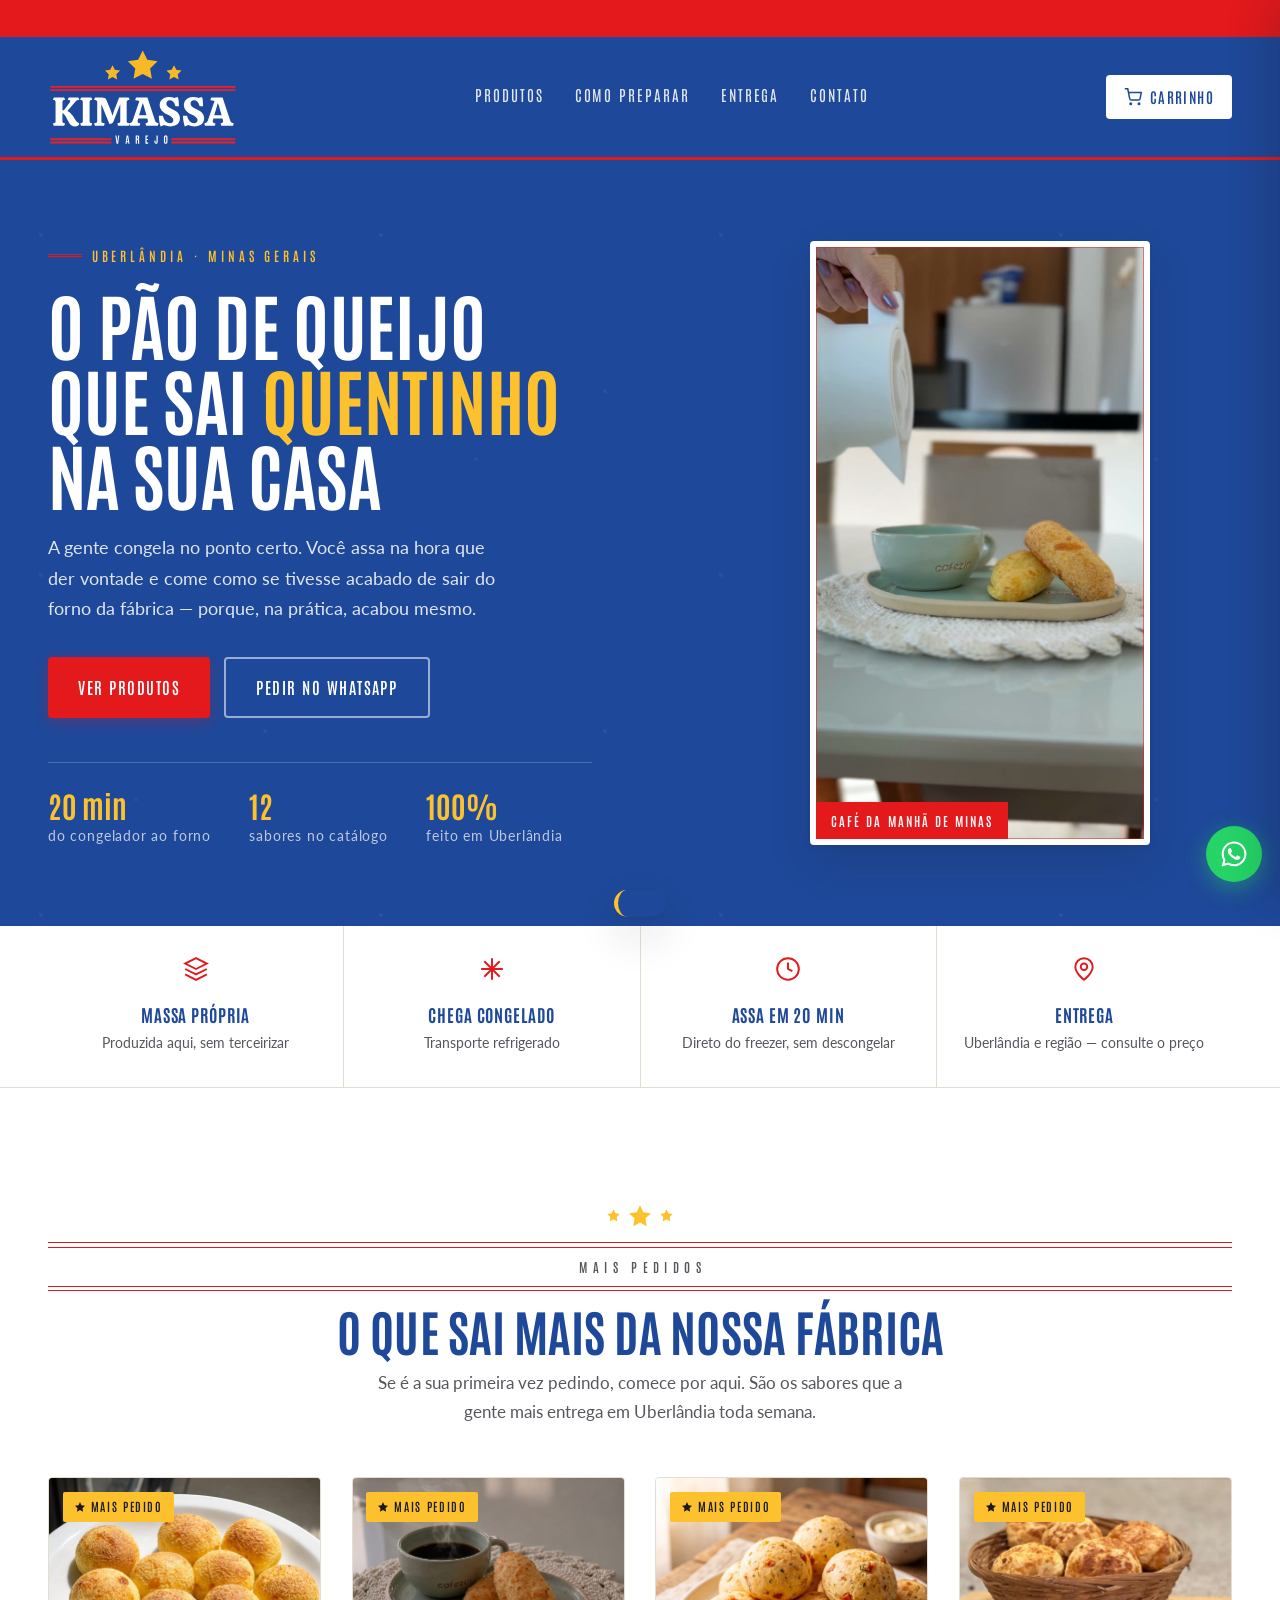
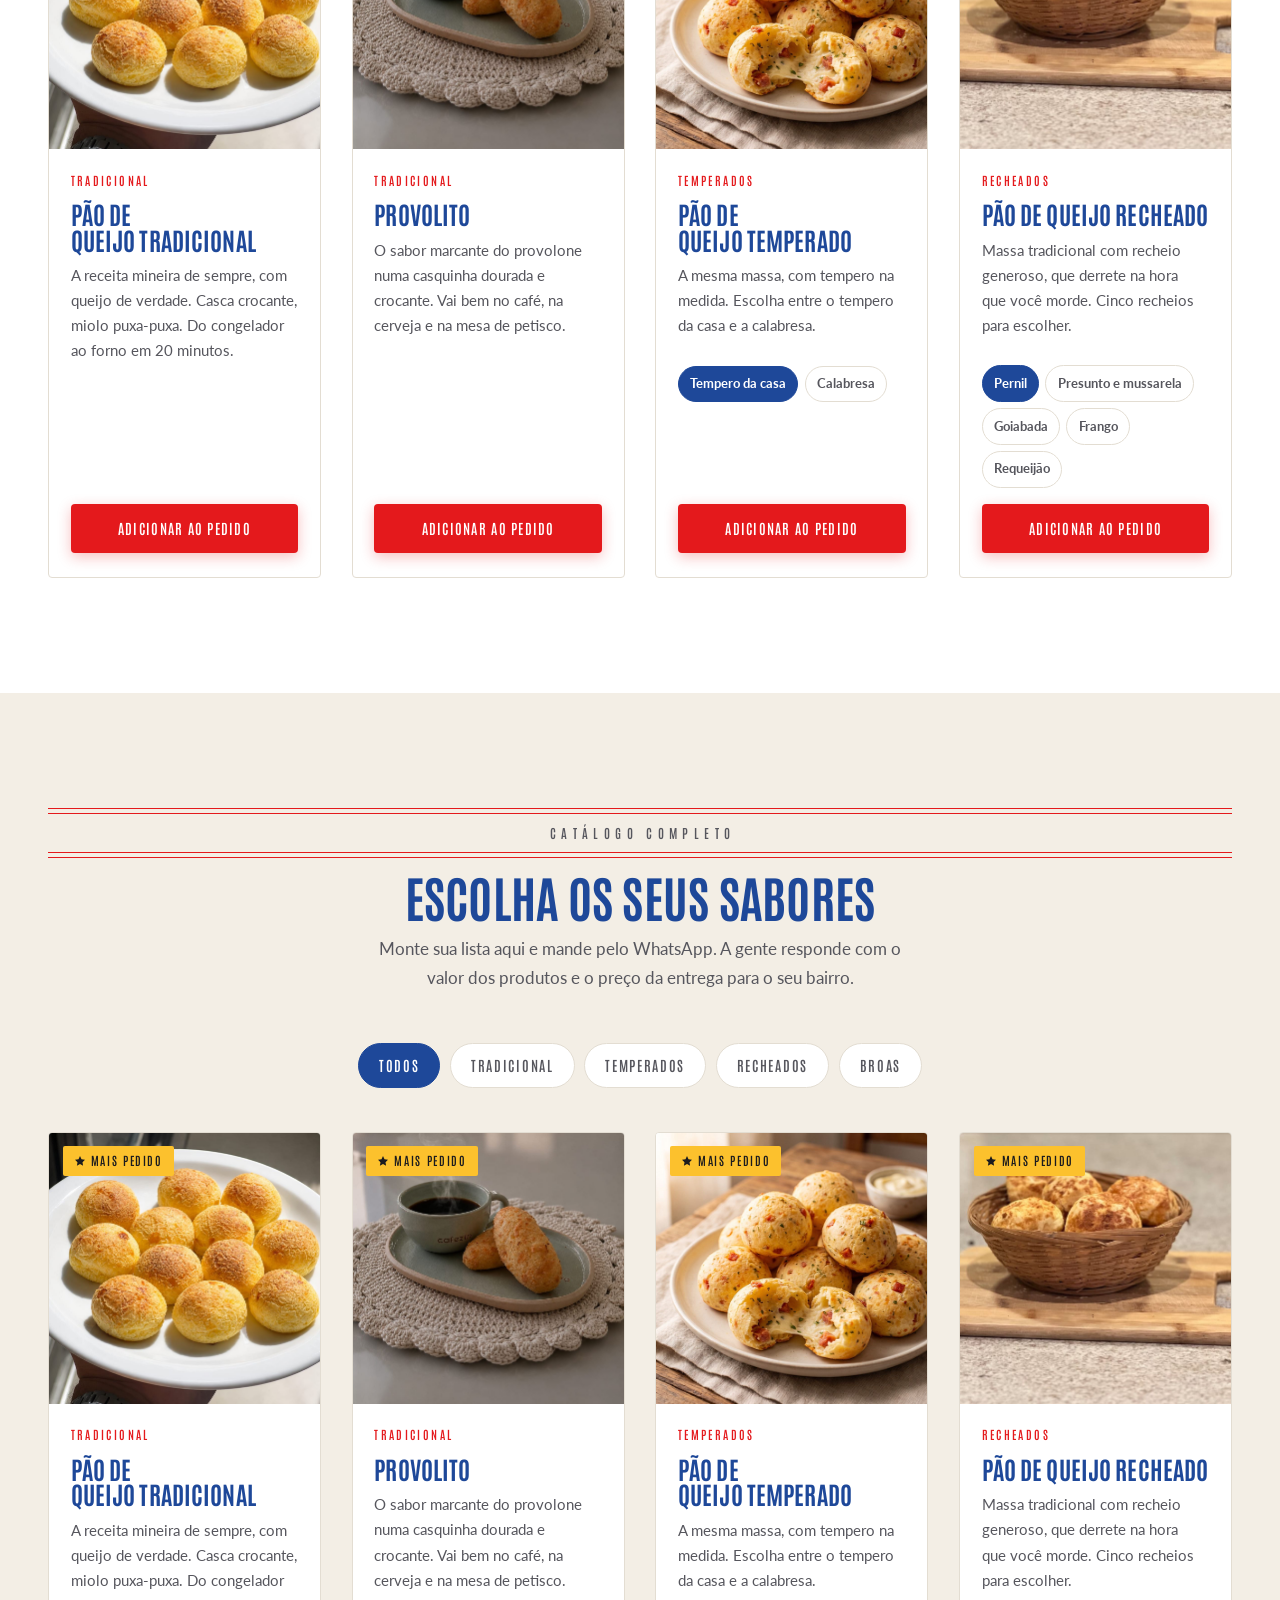
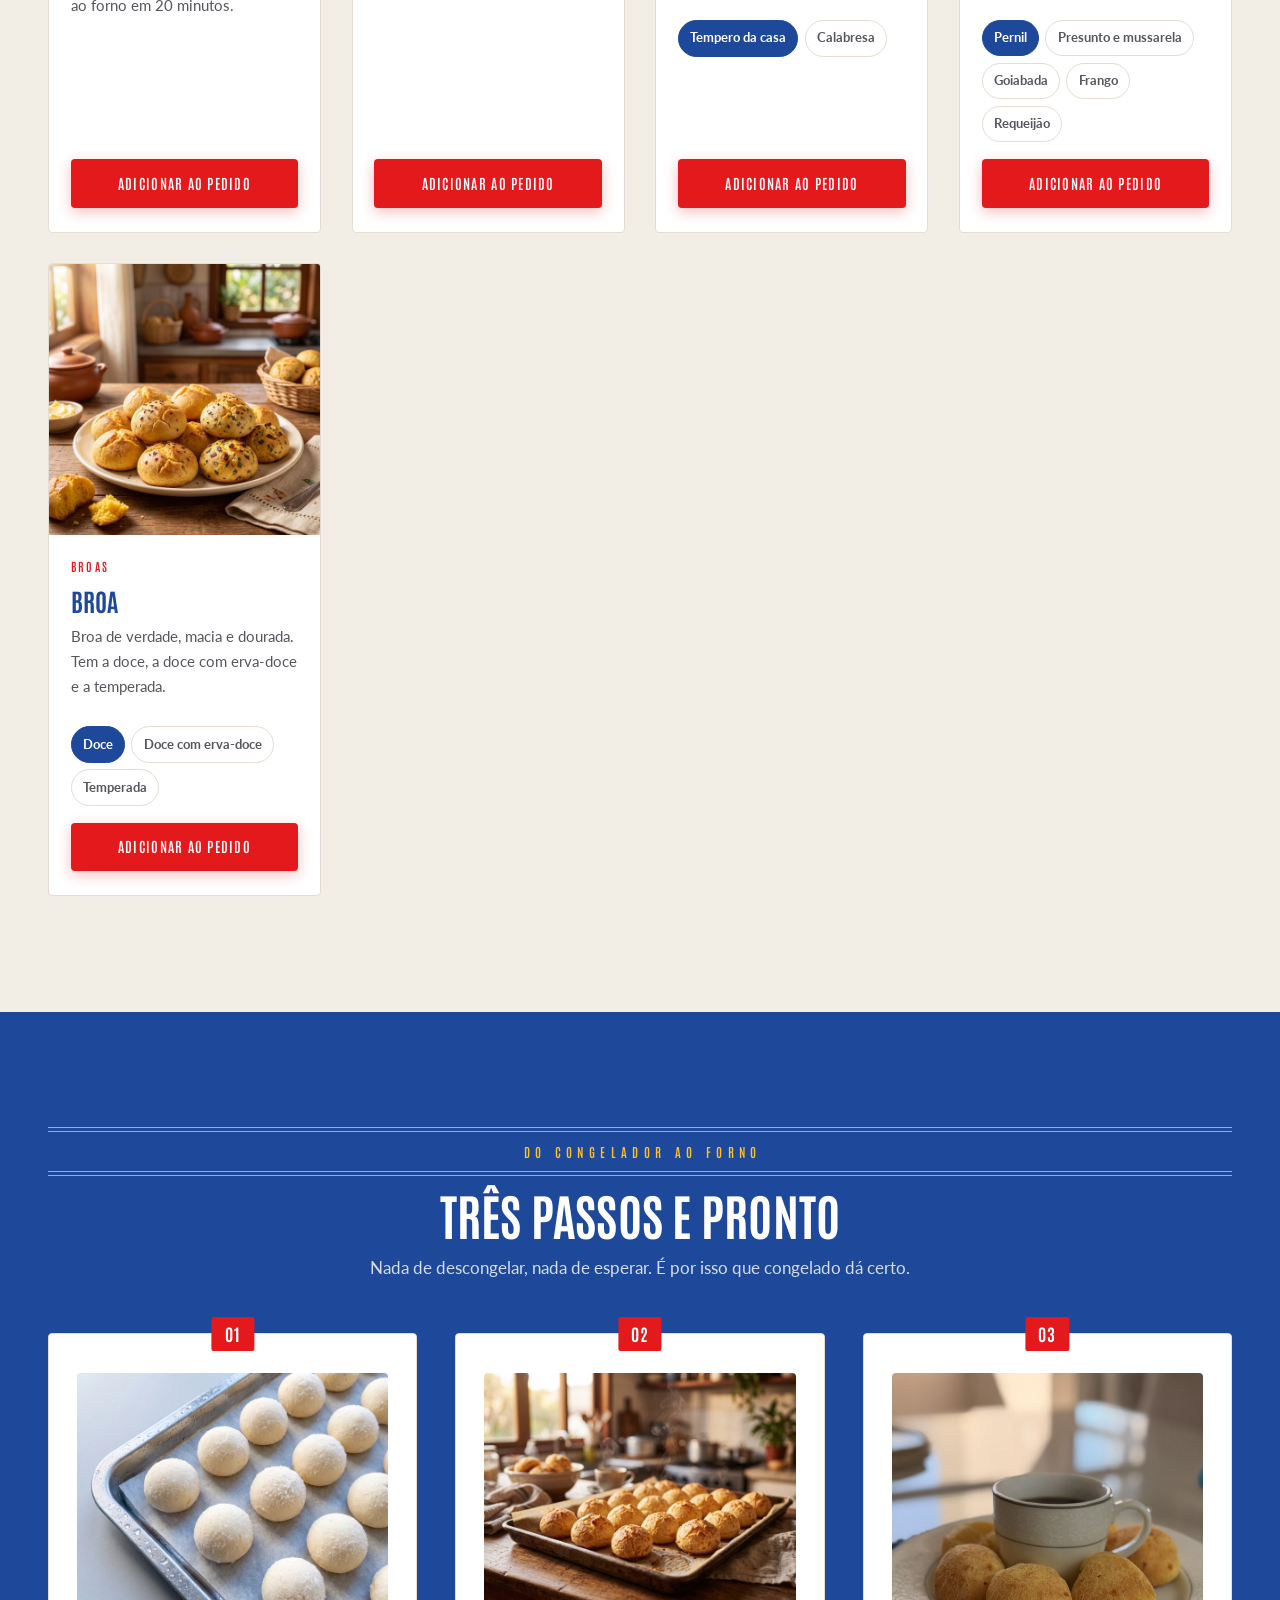
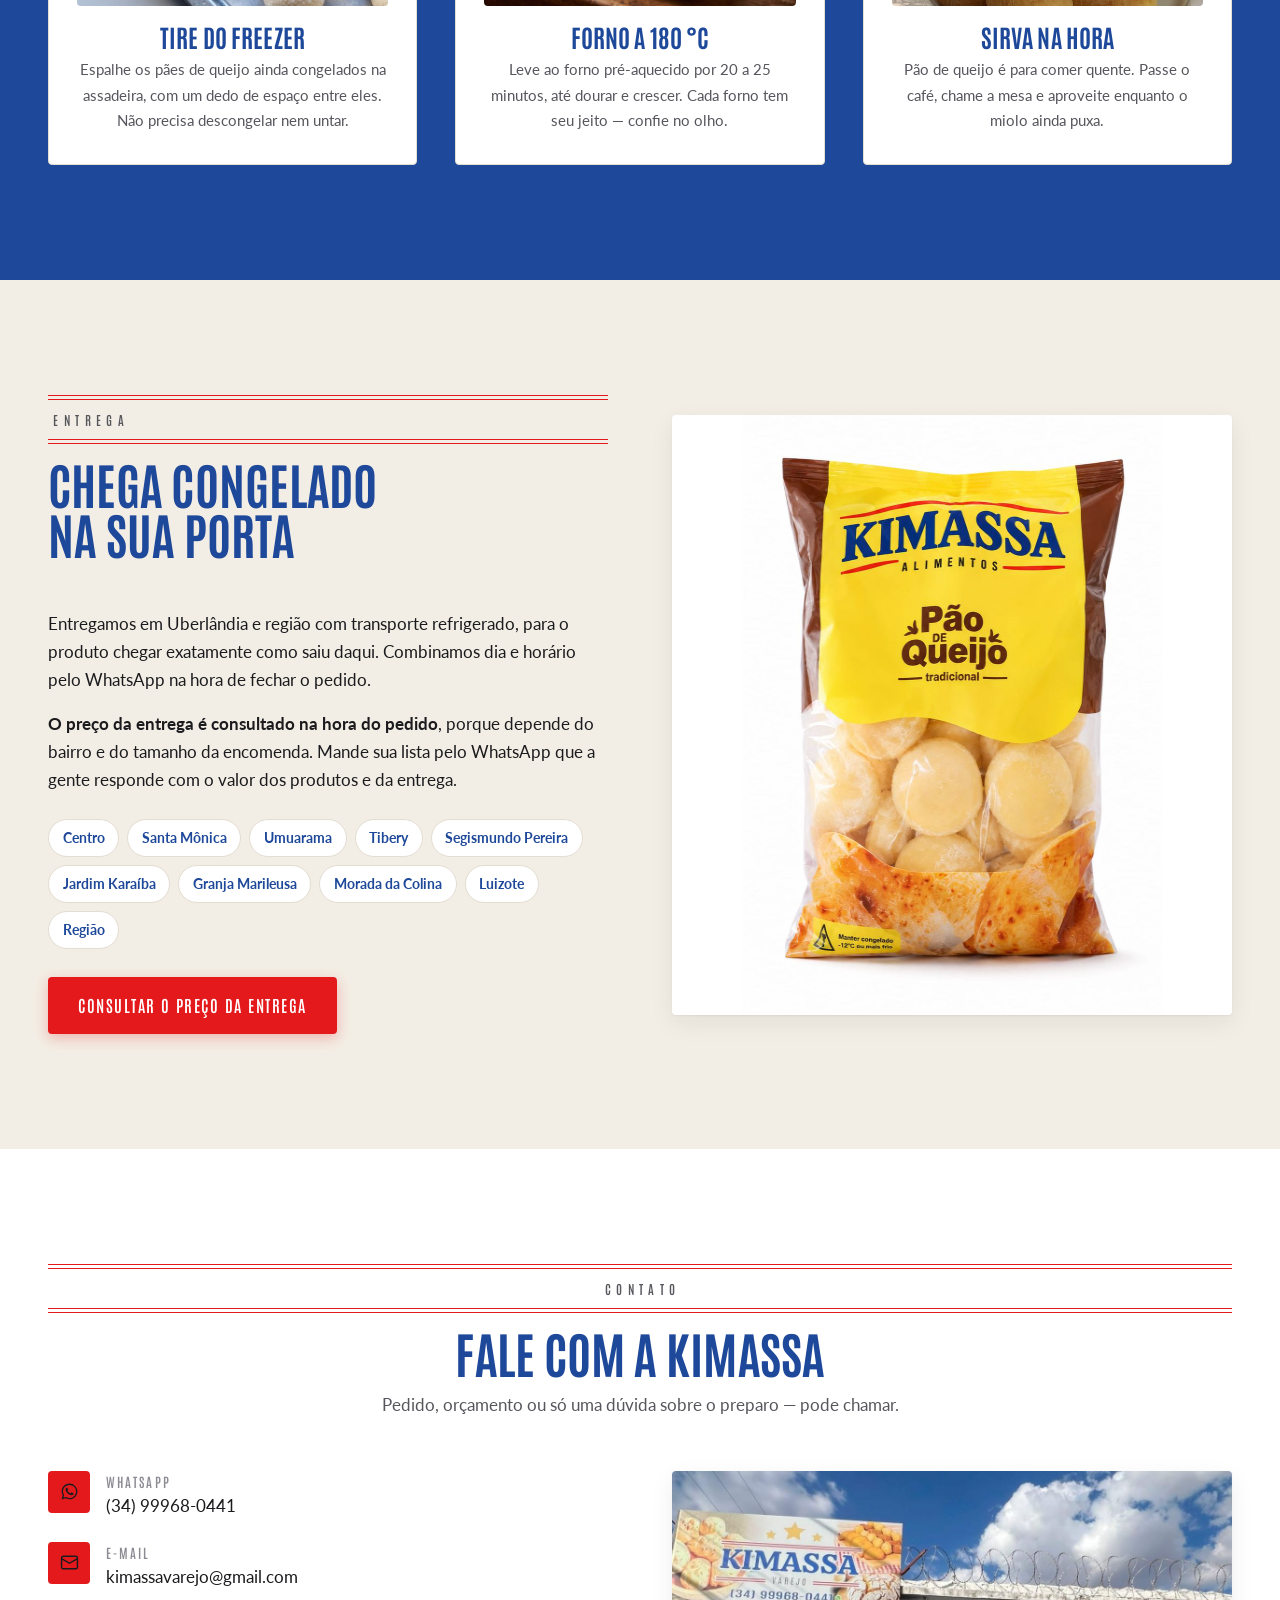
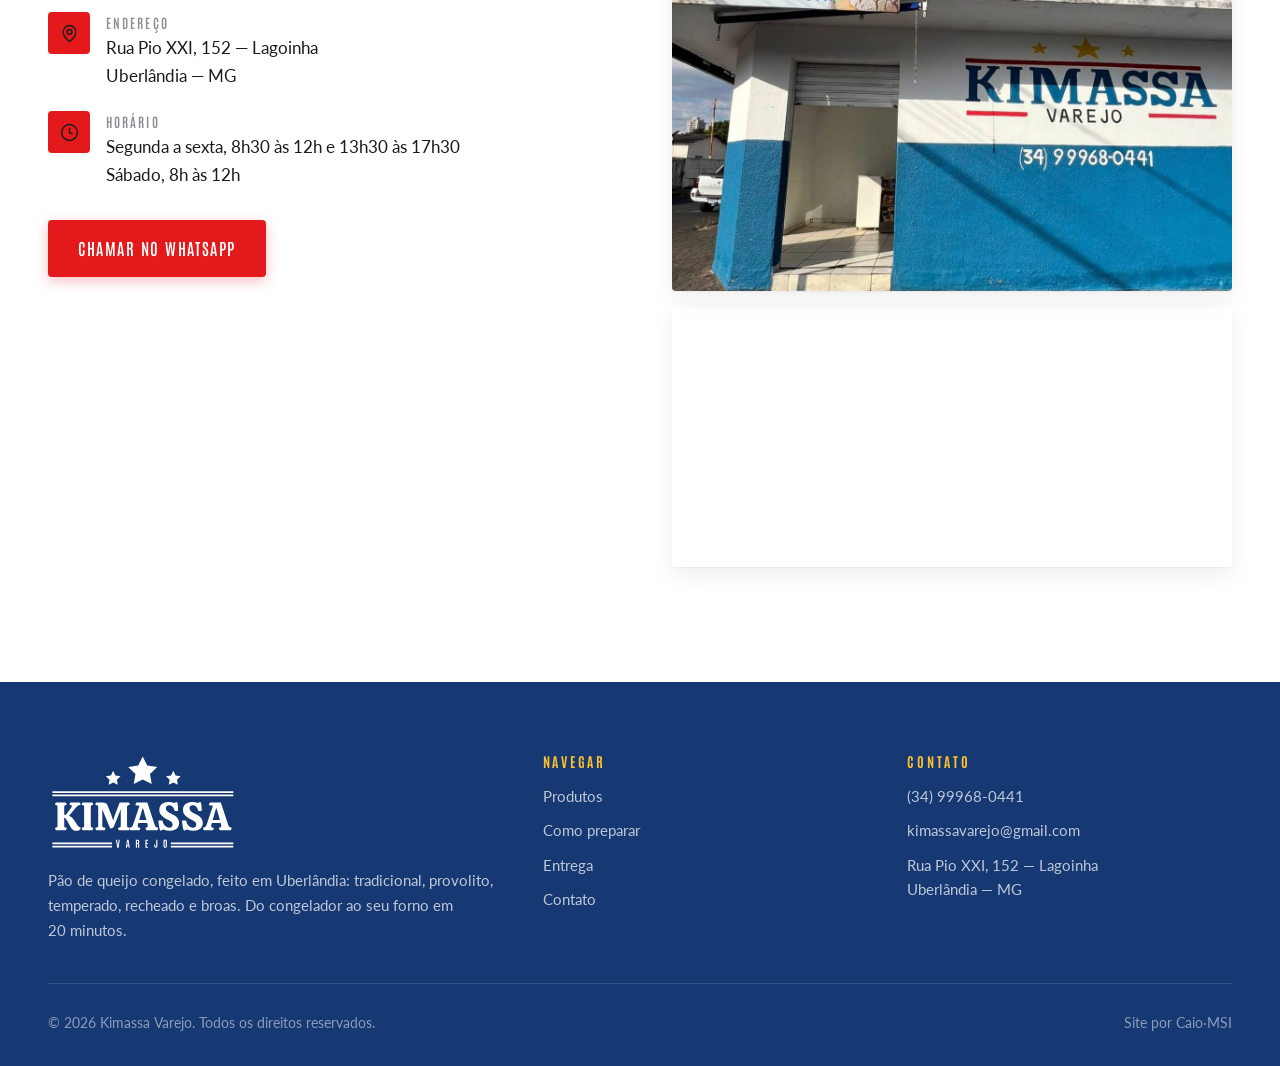
==== commit 132940c1: "Logo assina VAREJO e entram as fotos reais do cliente Logo: a palavra ALIMENTOS virou VAREJO nas trê" ====
--- a/index.html
+++ b/index.html
@@ -285,8 +285,8 @@
       </div>
 
       <div class="revelar">
-        <img src="images/embalagem-kimassa-congelado.jpg"
-             alt="Embalagem de pão de queijo congelado Kimassa Varejo"
+        <img src="images/embalagem-kimassa.jpg"
+             alt="Pacote de pão de queijo congelado da Kimassa"
              loading="lazy" width="800" height="600"
              style="border-radius:4px;box-shadow:var(--sombra);width:100%">
       </div>
@@ -347,7 +347,10 @@
         <a class="btn btn--primario" href="#" id="contato-zap-btn">Chamar no WhatsApp</a>
       </div>
 
-      <div class="revelar">
+      <div class="revelar contato__local">
+        <img src="images/loja-kimassa-uberlandia.jpg"
+             alt="Fachada da loja da Kimassa Varejo na Rua Pio XXI, em Uberlândia"
+             loading="lazy" width="1200" height="900">
         <iframe class="mapa"
           src="https://www.google.com/maps?q=Rua+Pio+XXI,+152,+Lagoinha,+Uberl%C3%A2ndia+-+MG&output=embed"
           title="Mapa da Kimassa Varejo — Rua Pio XXI, 152, Lagoinha, Uberlândia MG"
--- a/css/style.css
+++ b/css/style.css
@@ -809,6 +809,16 @@
 .contato__lista a,
 .contato__lista span { color: var(--tinta); font-size: 1.05rem; }
 .contato__lista a:hover { color: var(--vermelho); }
+
+/* shopfront photo stacked above the map in the contact column */
+.contato__local { display: grid; gap: 1rem; align-content: start; }
+.contato__local img {
+  width: 100%;
+  height: auto;
+  border-radius: var(--raio);
+  box-shadow: var(--sombra);
+}
+.contato__local .mapa { min-height: 260px; }
 
 .mapa {
   /* the iframe carries width/height attributes for aspect hinting — CSS must
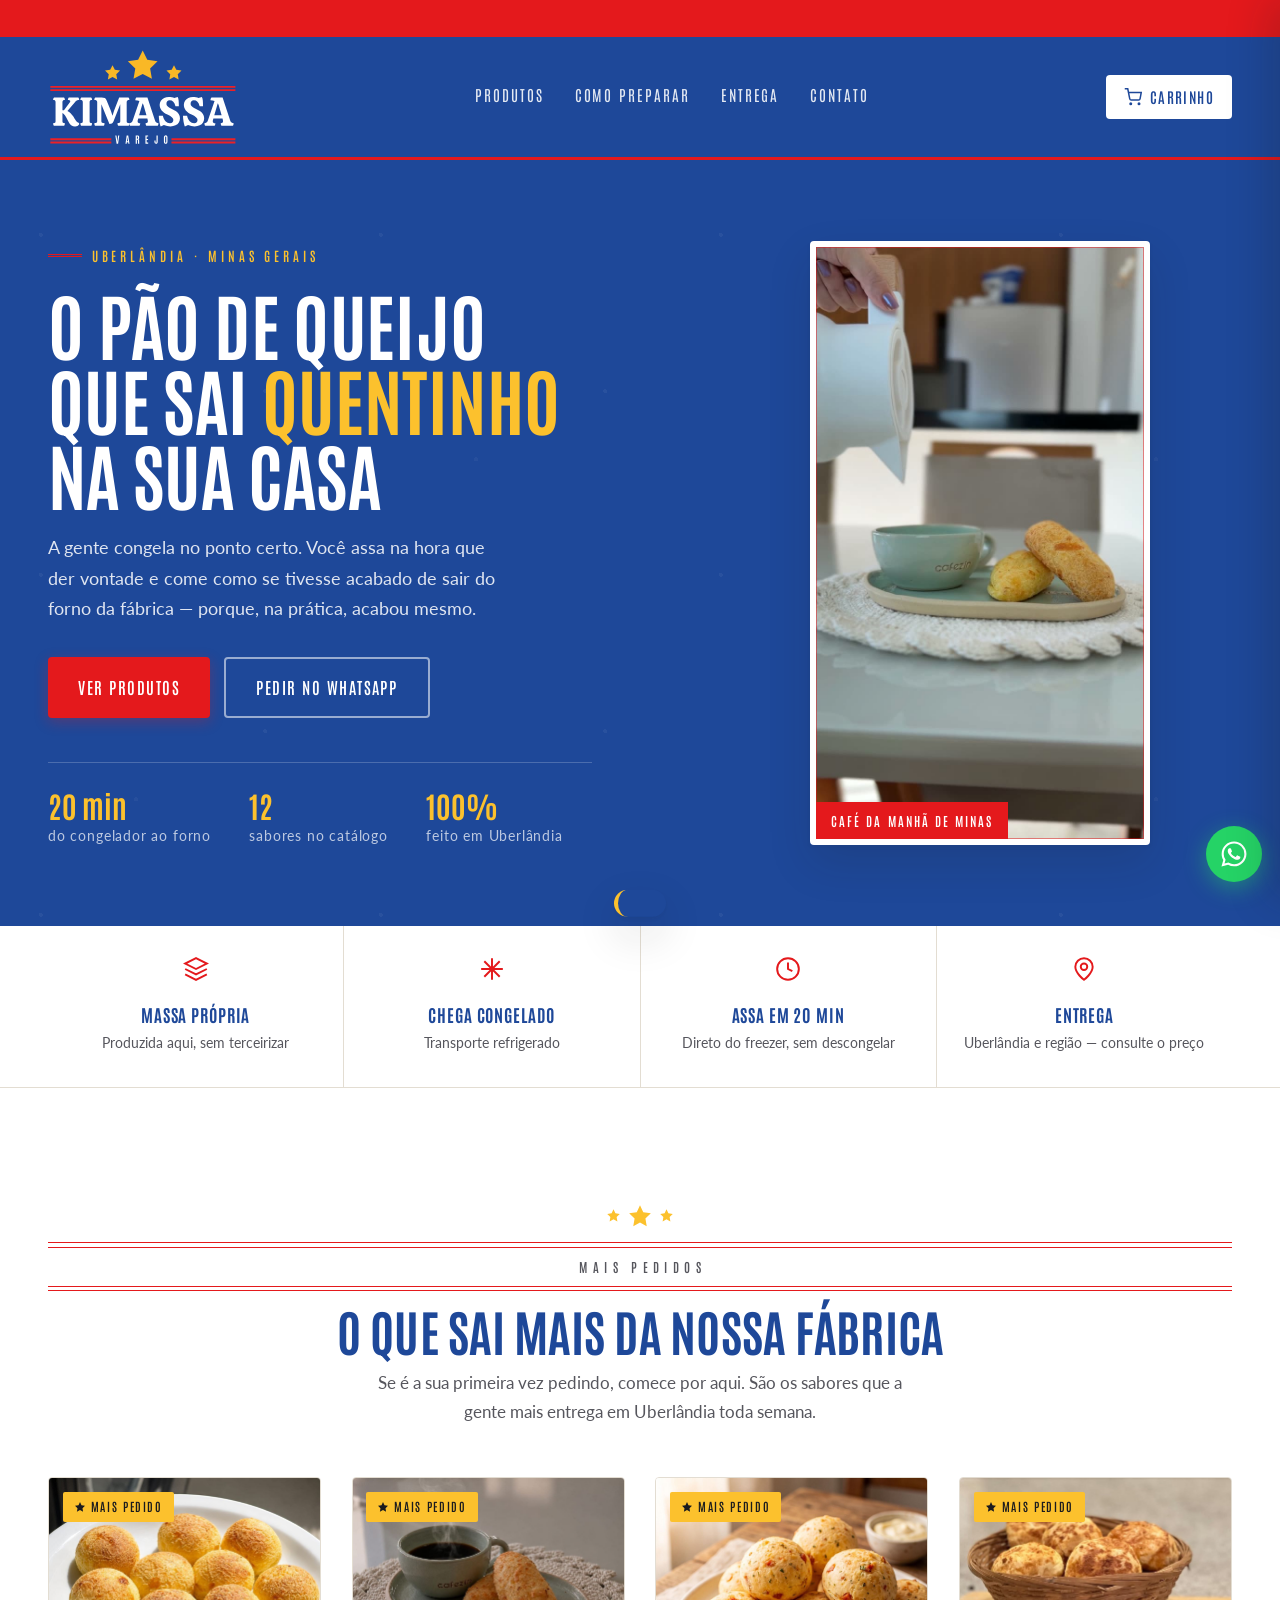
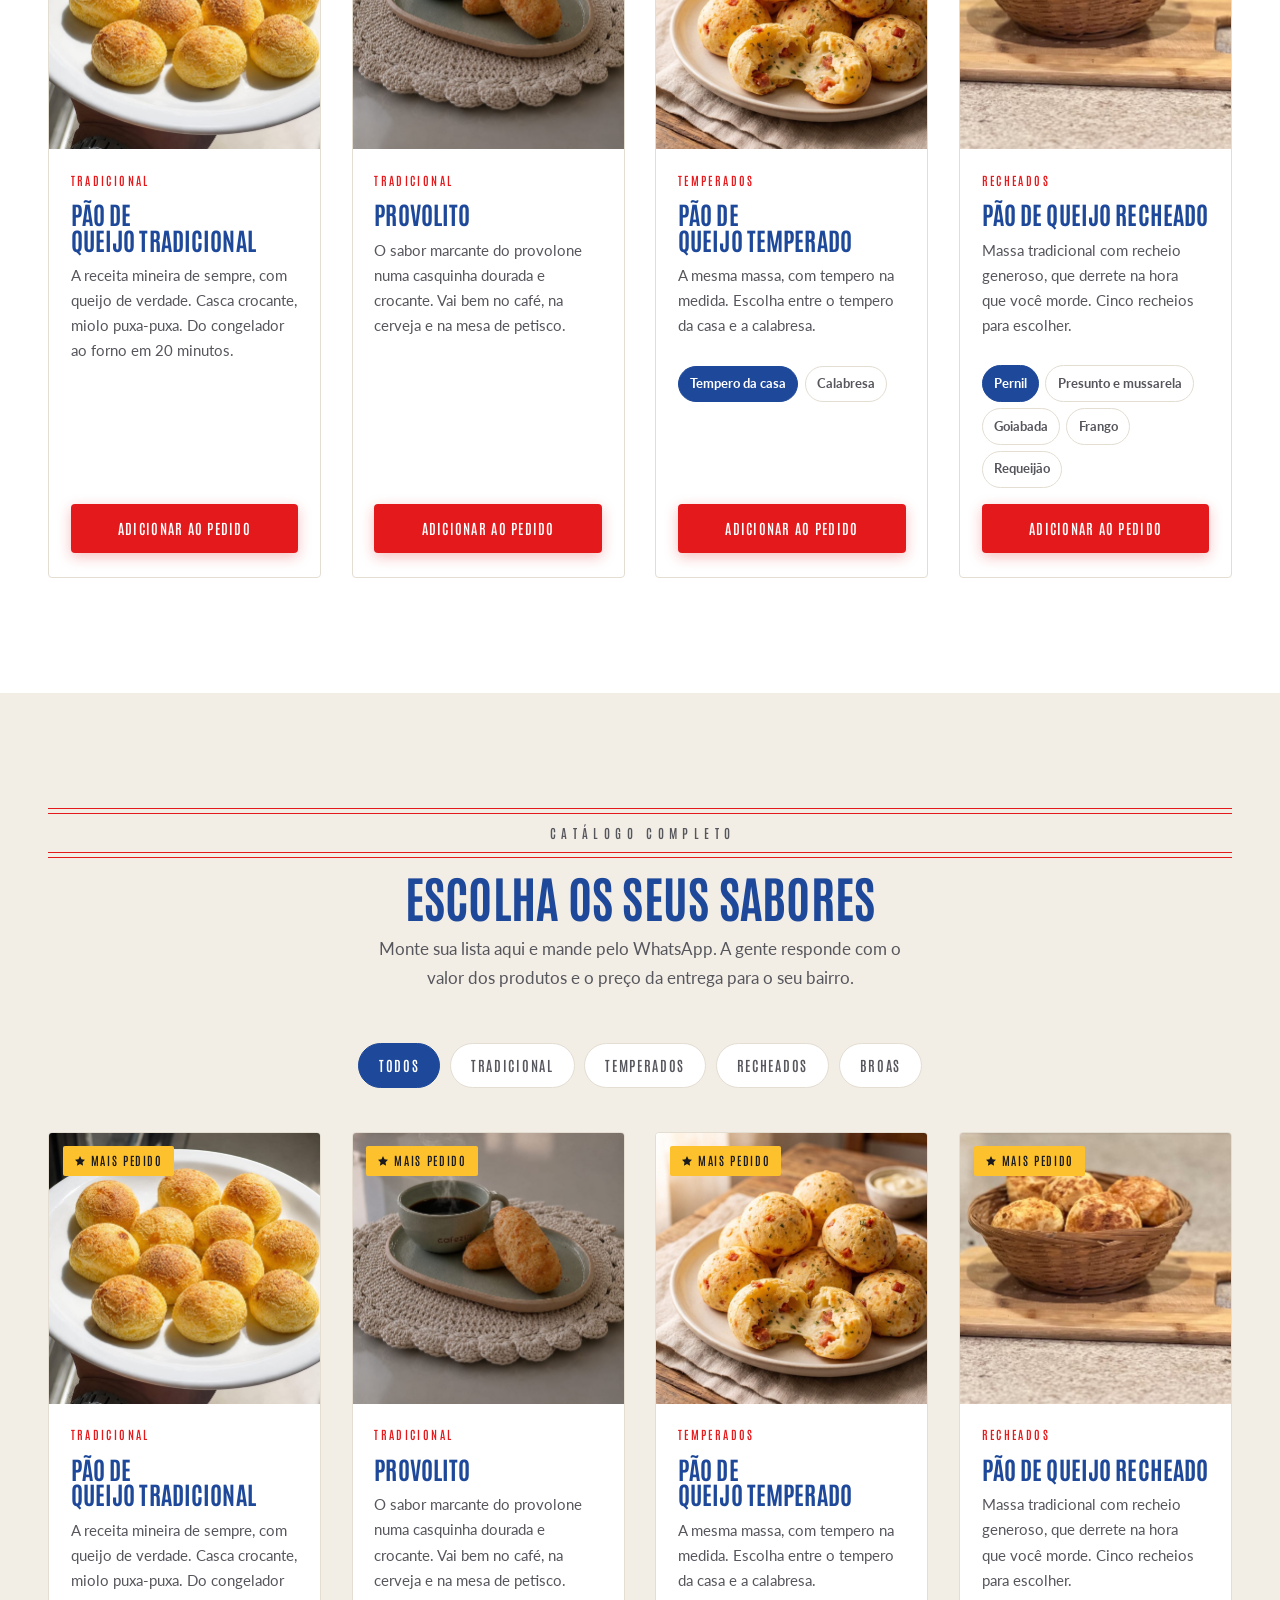
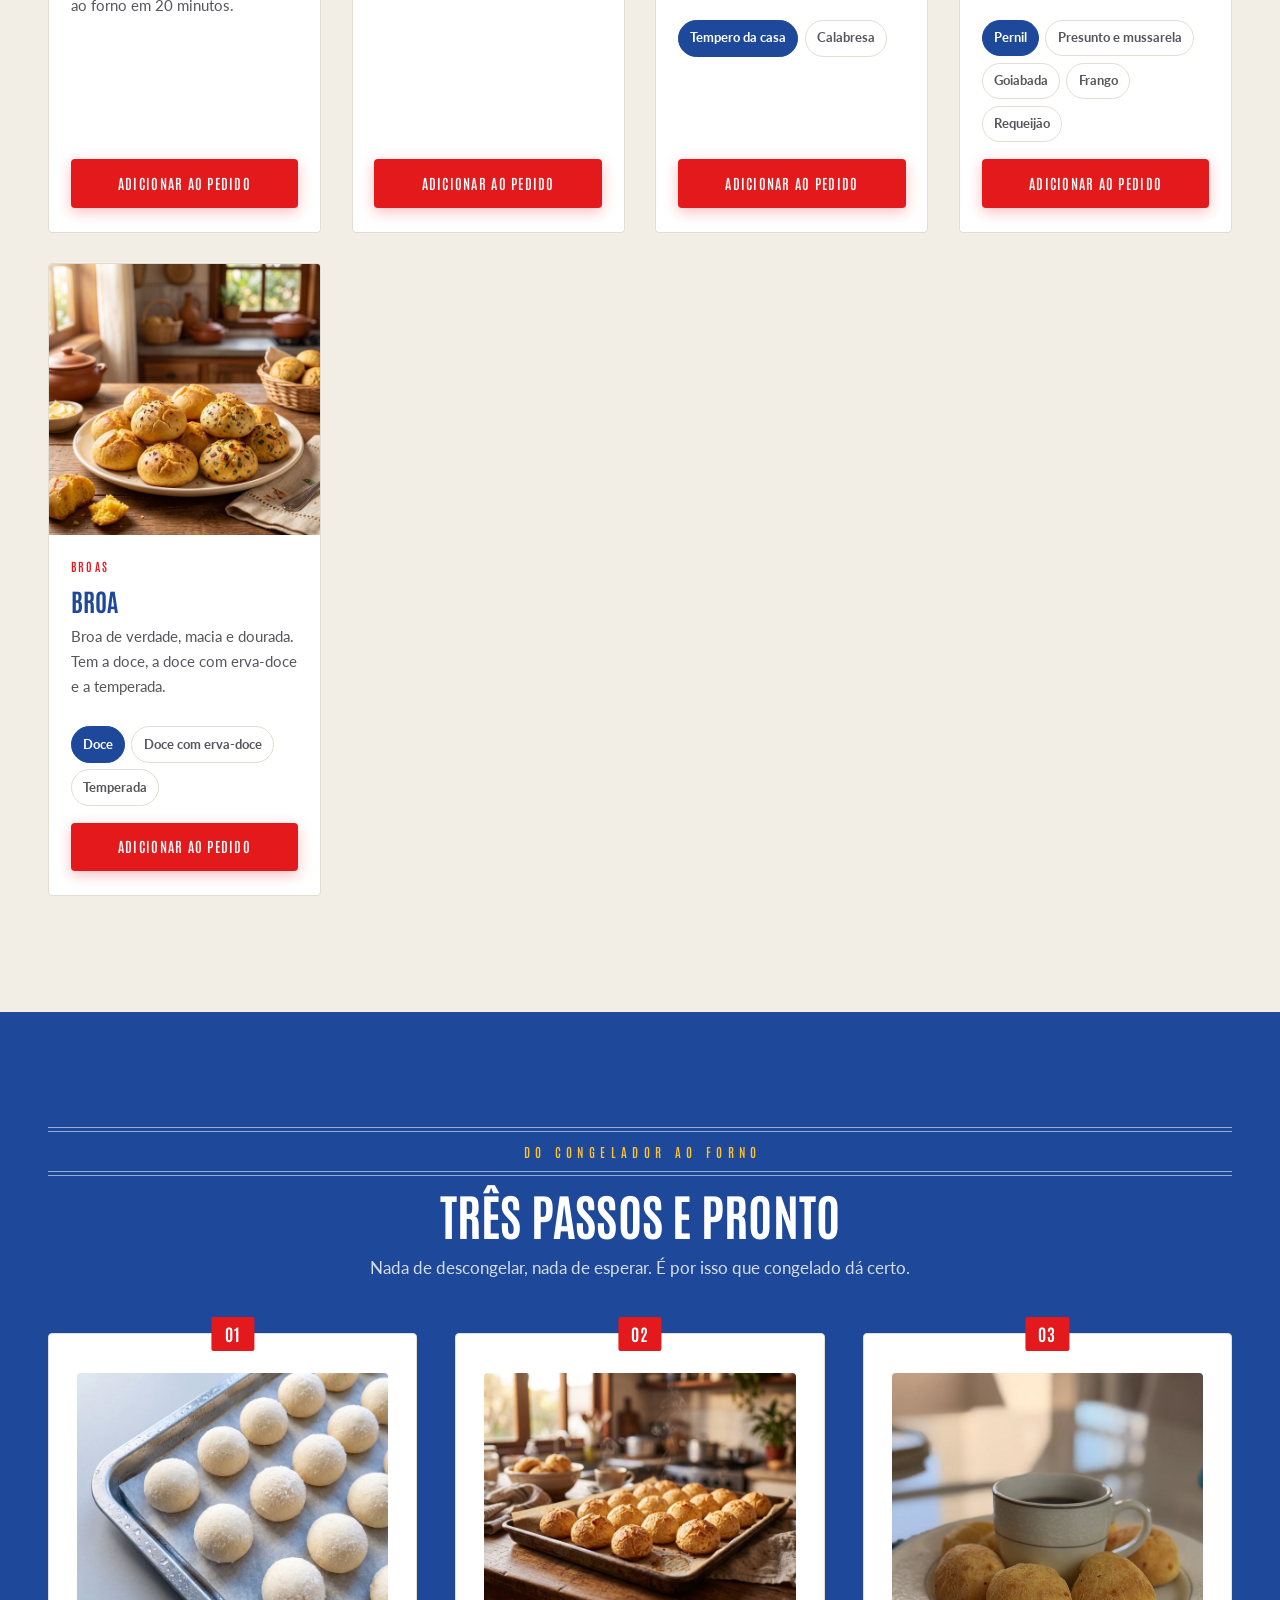
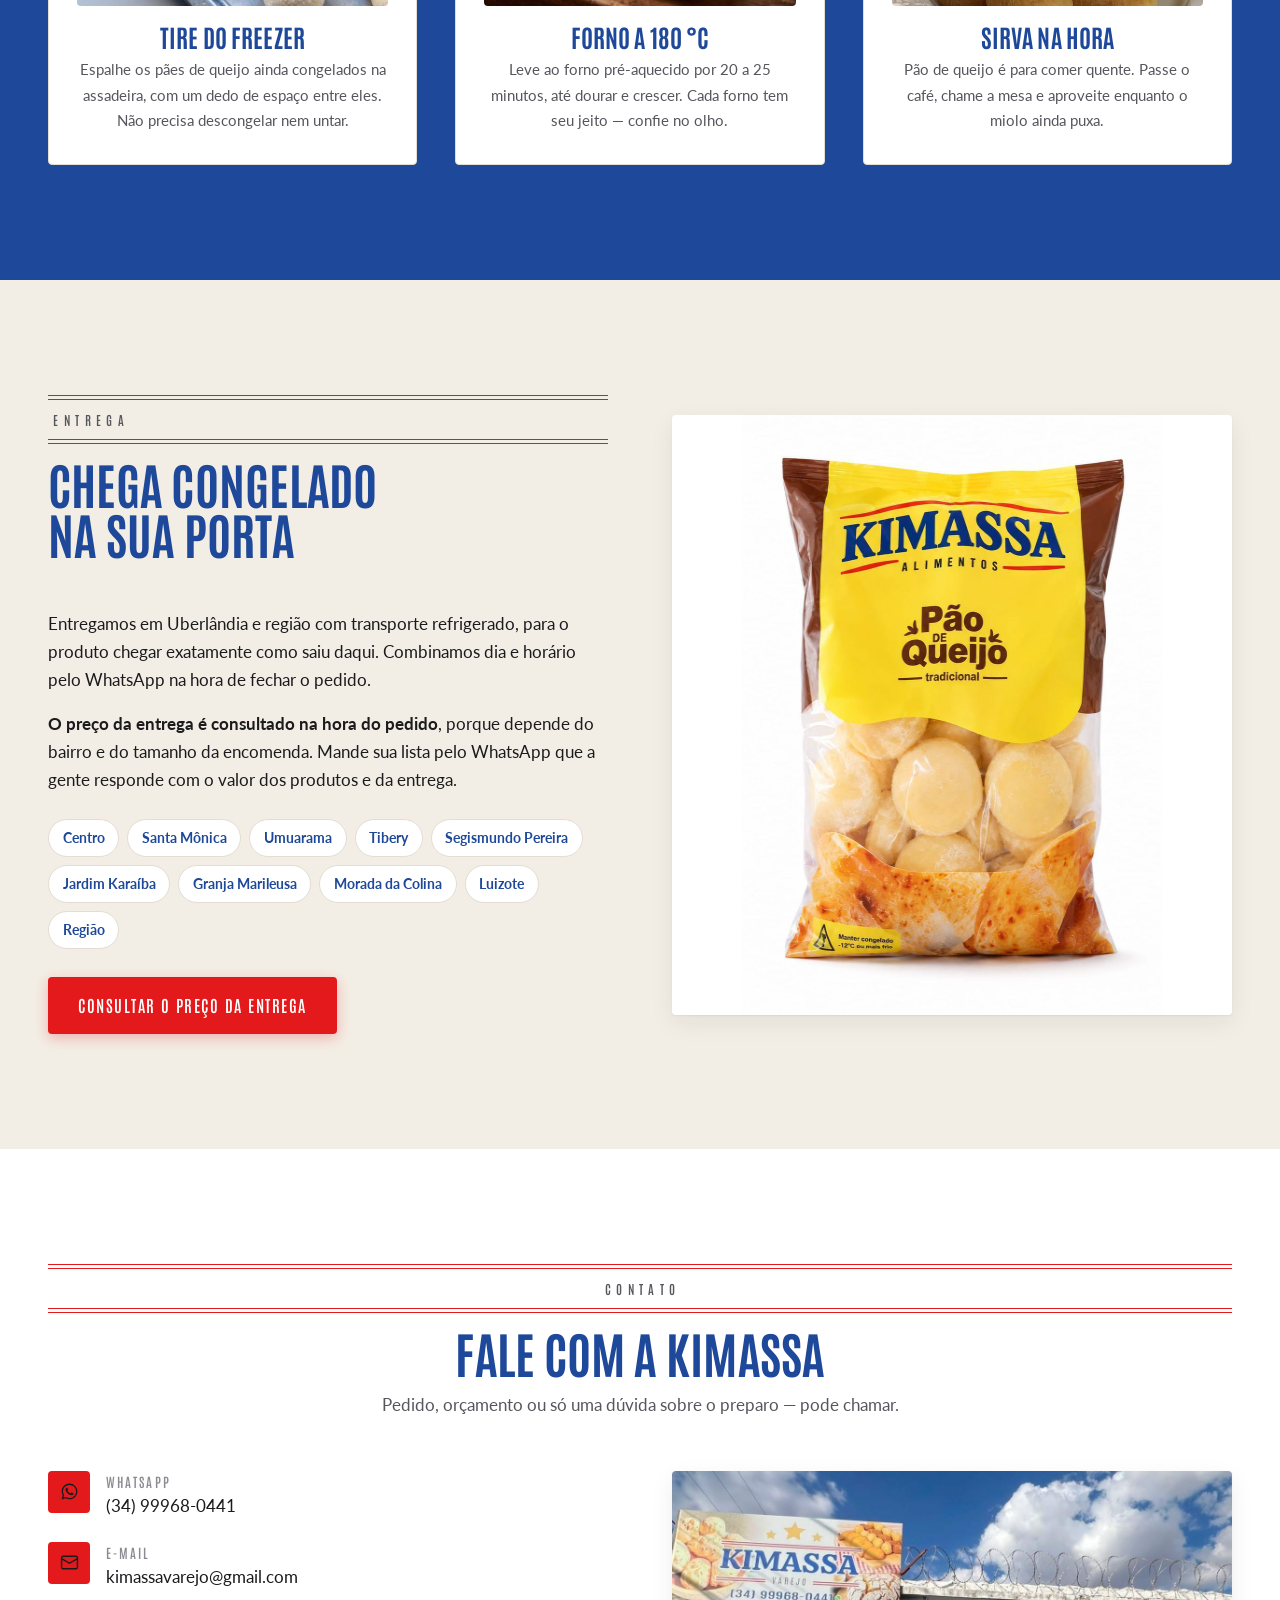
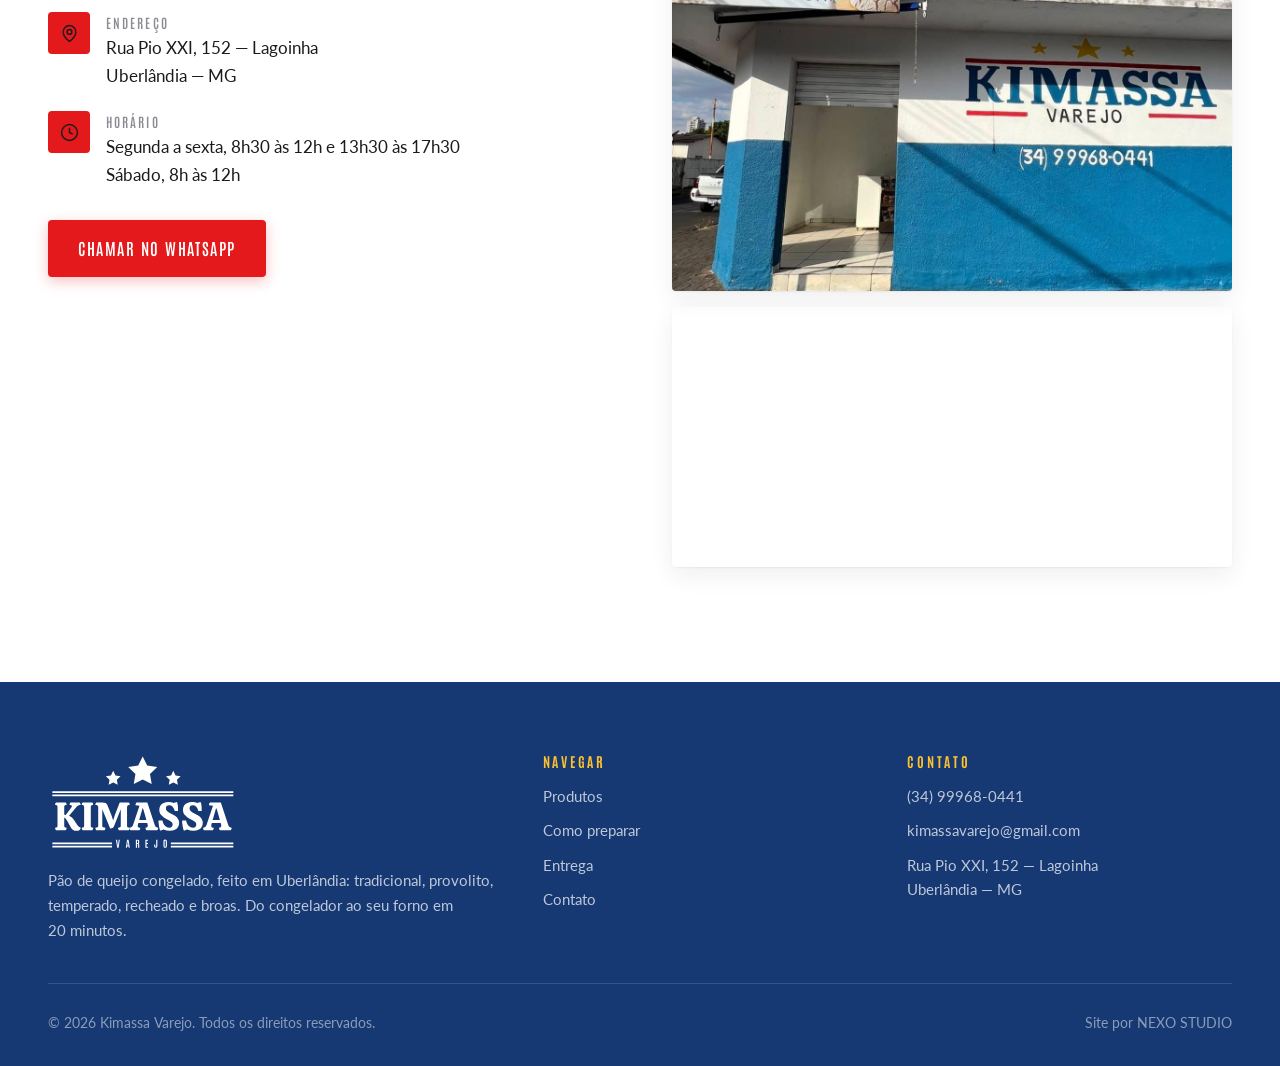
==== commit 53d5fca9: "Crédito do site passa para a NEXO STUDIO O rodapé e o README creditavam a Caio·MSI, mas o site foi f" ====
--- a/index.html
+++ b/index.html
@@ -391,7 +391,7 @@
     </div>
     <div class="rodape__fim">
       <span>© <span id="ano"></span> Kimassa Varejo. Todos os direitos reservados.</span>
-      <span>Site por <a href="https://caiomsi.com" rel="noopener">Caio·MSI</a></span>
+      <span>Site por <a href="https://nexostudioudi.com.br" rel="noopener">NEXO STUDIO</a></span>
     </div>
   </div>
 </footer>
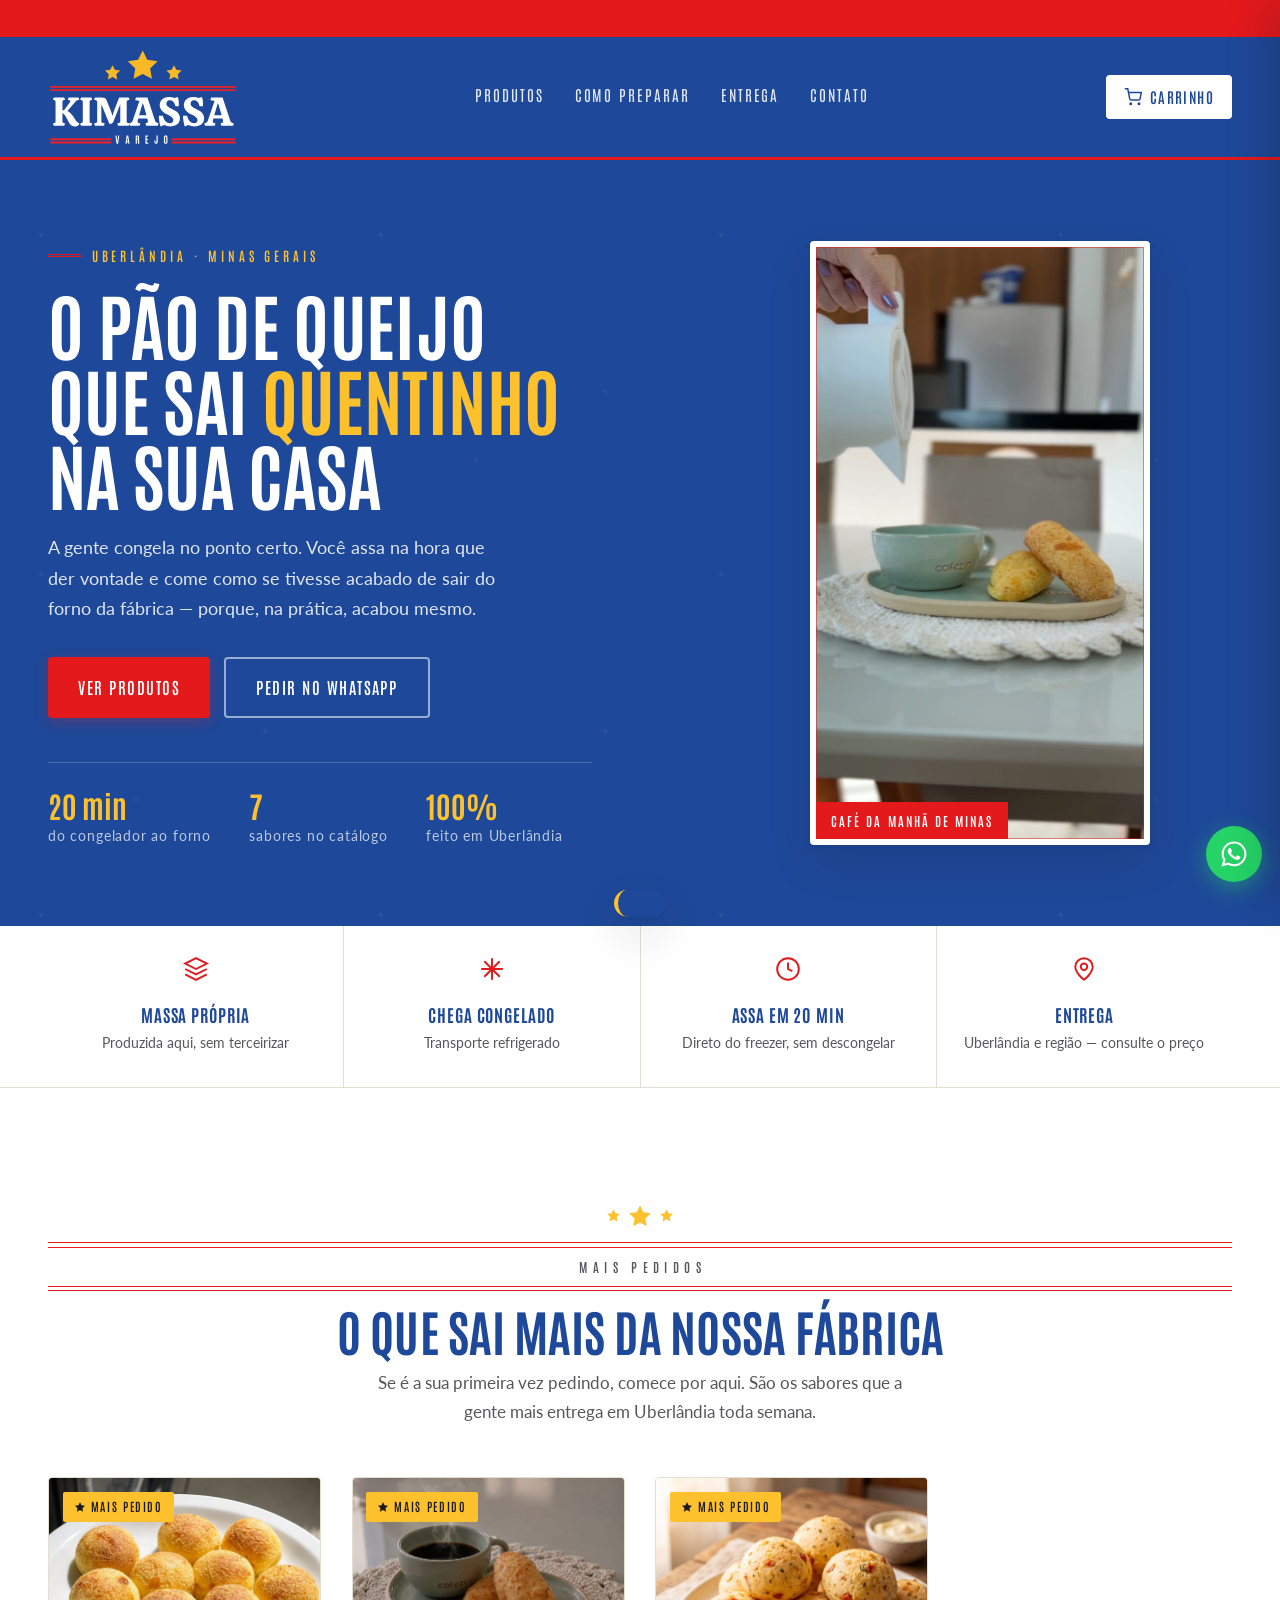
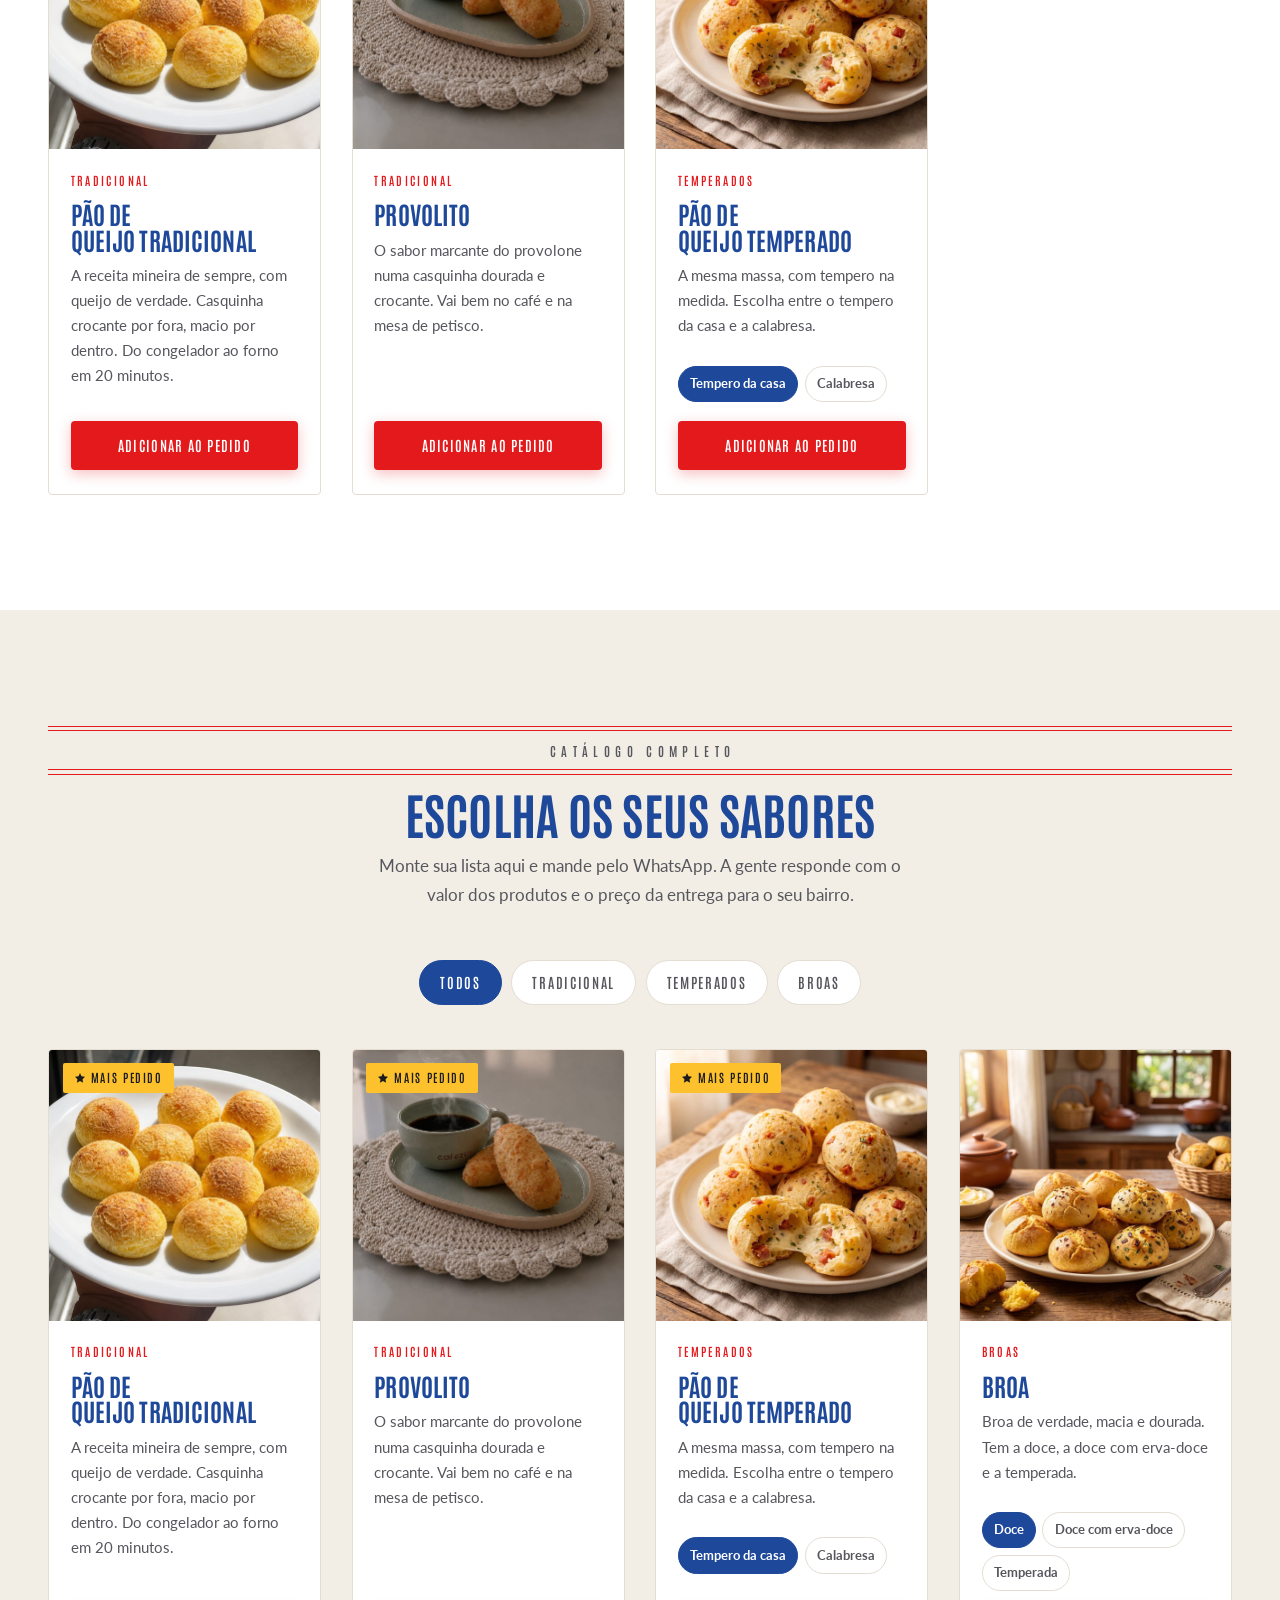
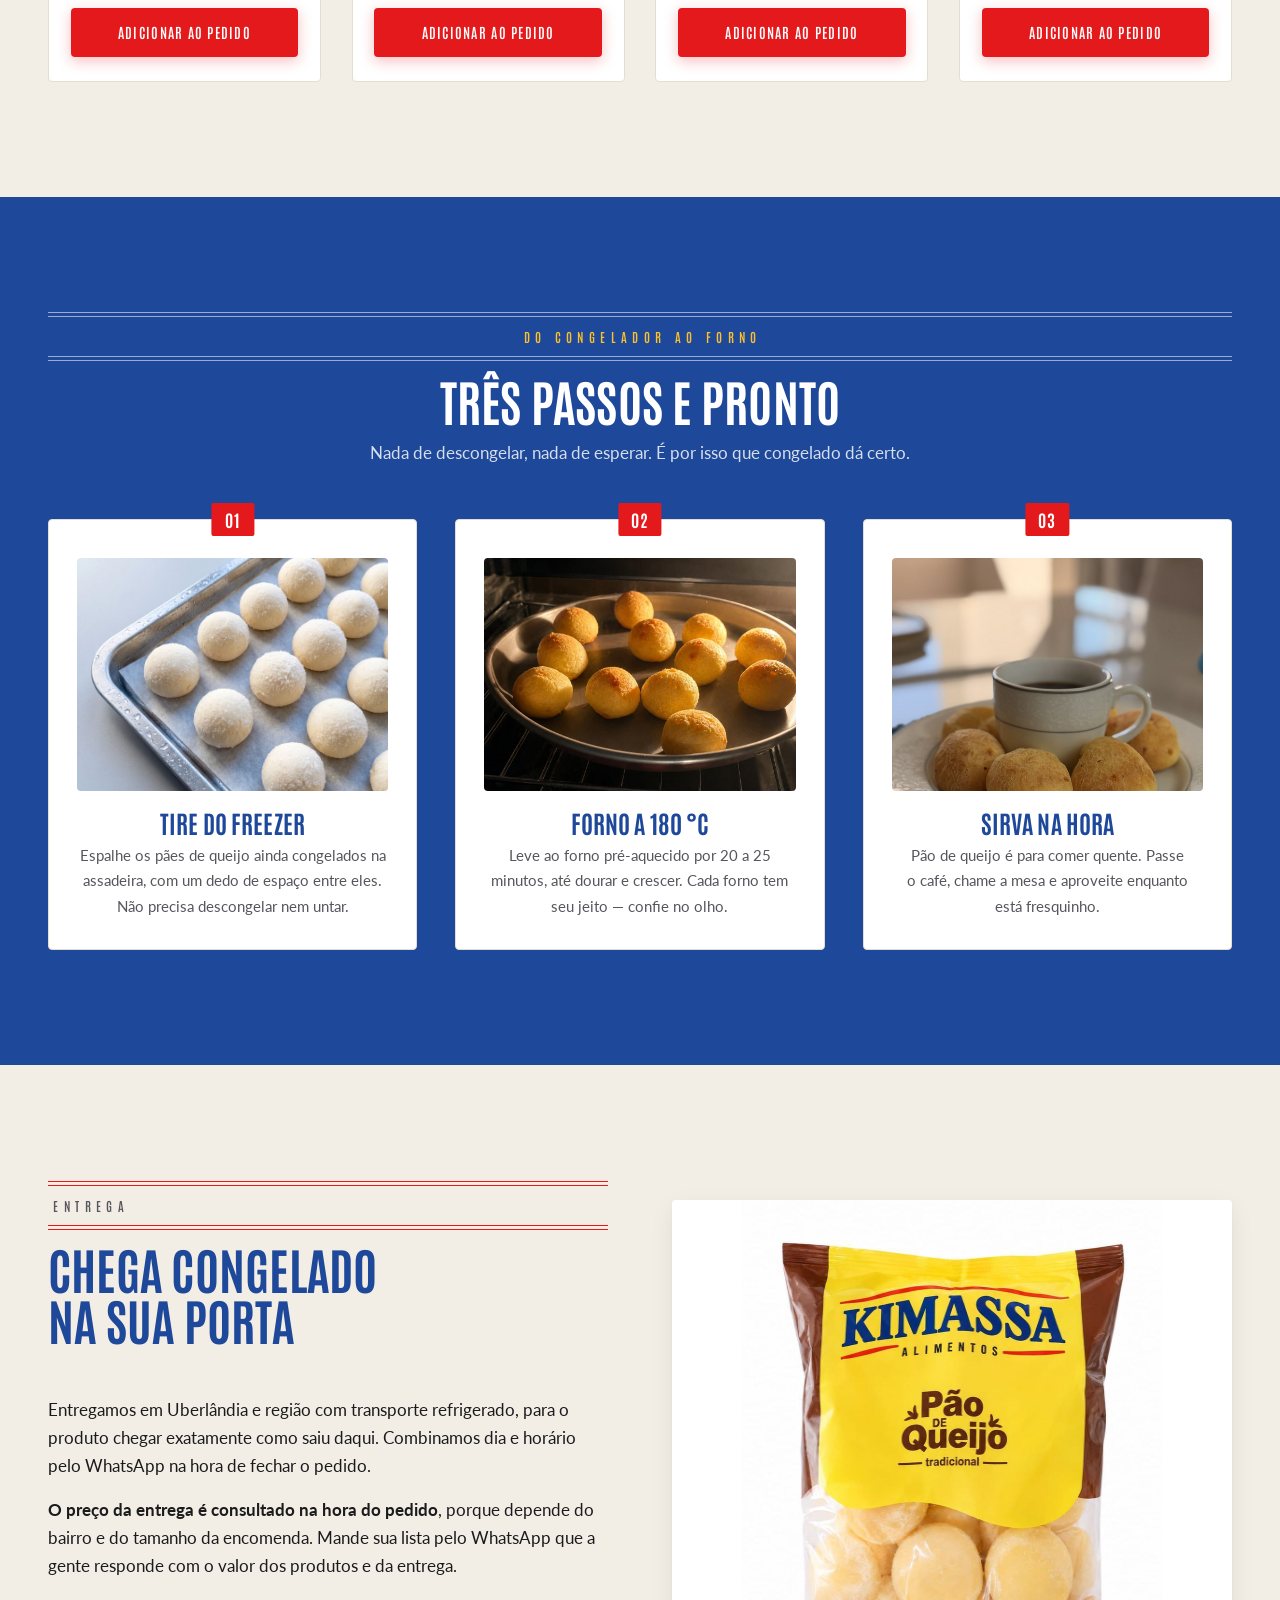
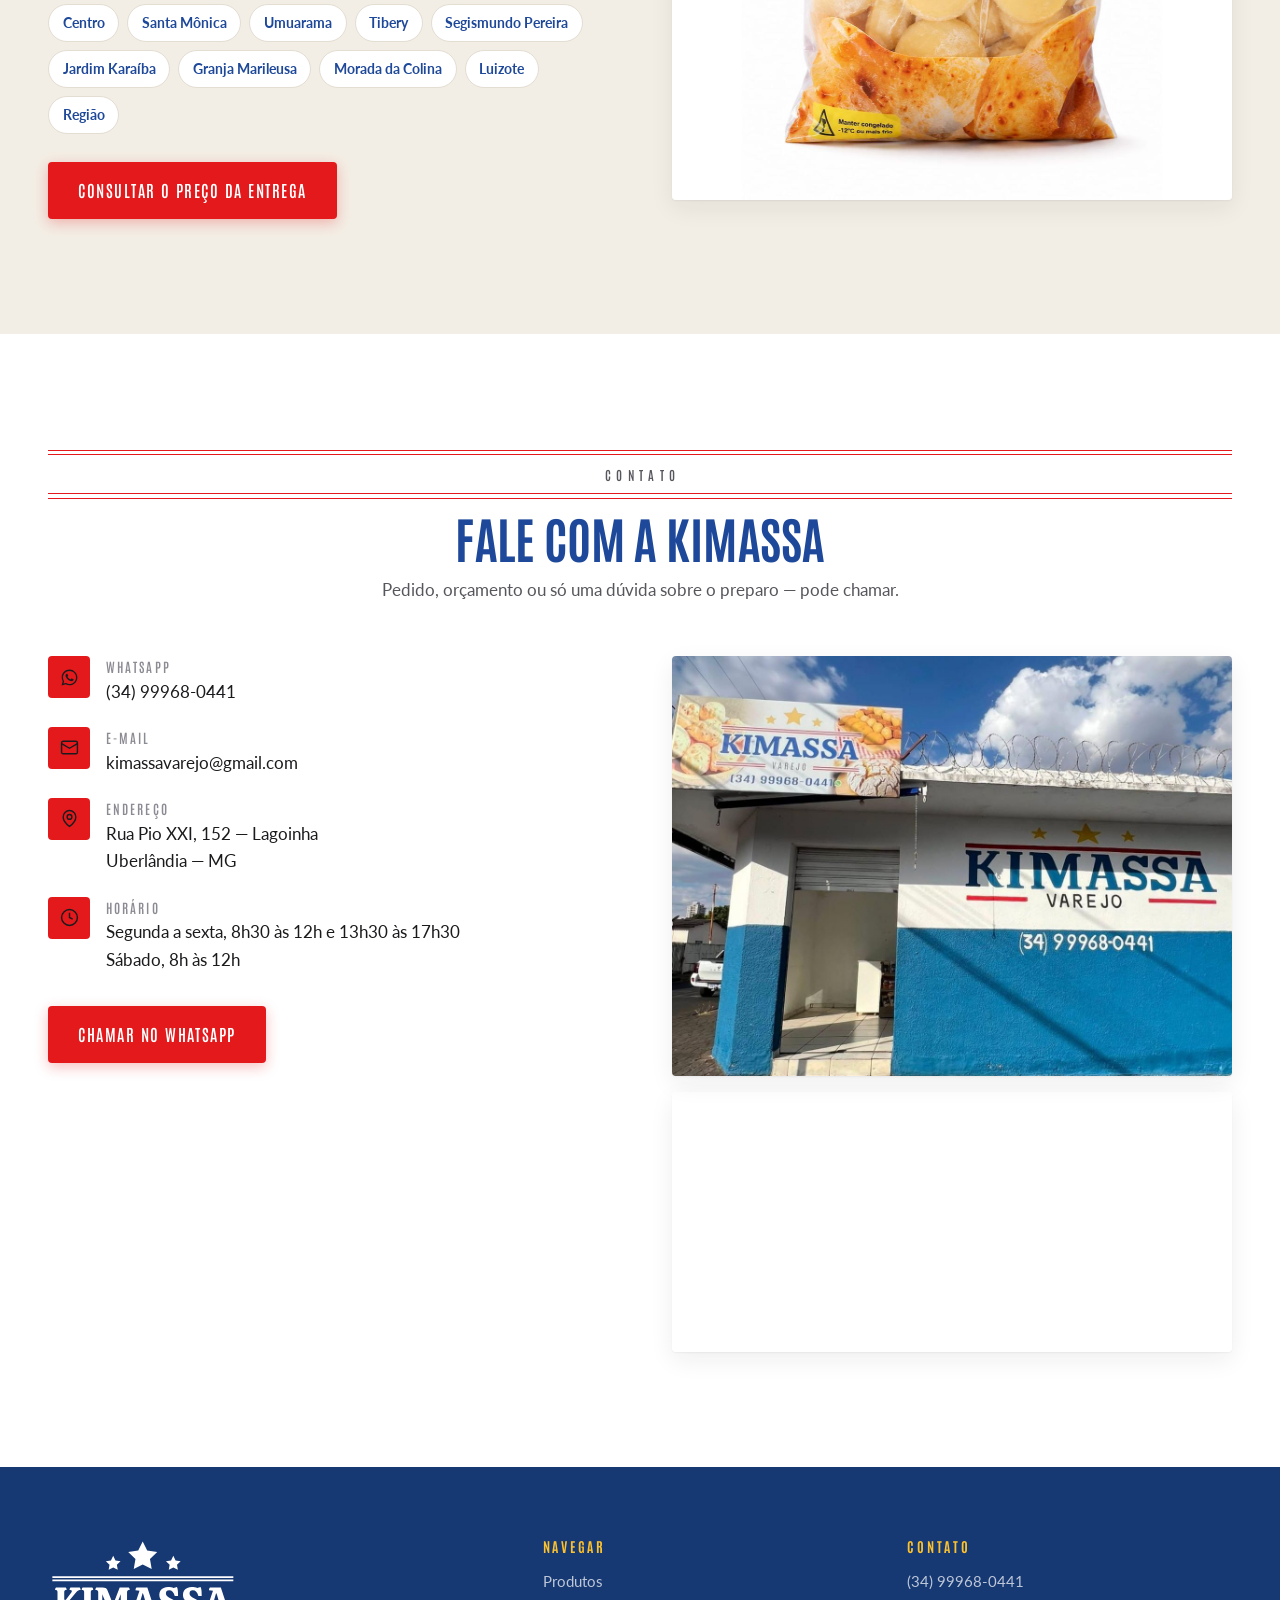
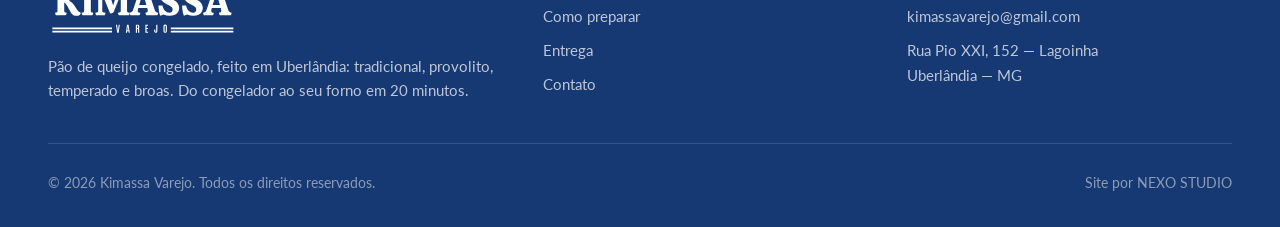
==== commit 0572c6a0: "Tira o recheado do catálogo e ajusta textos e foto do preparo Pedidos do cliente: - Pão de Queijo Re" ====
--- a/index.html
+++ b/index.html
@@ -4,7 +4,7 @@
 <meta charset="utf-8">
 <meta name="viewport" content="width=device-width, initial-scale=1">
 <title>Kimassa Varejo — Pão de Queijo Congelado em Uberlândia | Entrega em Casa</title>
-<meta name="description" content="Pão de queijo congelado feito em Uberlândia (MG): tradicional, provolito, temperado, recheado e broas. Peça pelo WhatsApp e receba congelado em casa.">
+<meta name="description" content="Pão de queijo congelado feito em Uberlândia (MG): tradicional, provolito, temperado e broas. Peça pelo WhatsApp e receba congelado em casa.">
 <meta name="author" content="Kimassa Varejo">
 <meta name="theme-color" content="#1E4899">
 <link rel="canonical" href="https://caiomsi.github.io/Kimassa/">
@@ -14,7 +14,7 @@
 <meta property="og:locale" content="pt_BR">
 <meta property="og:url" content="https://caiomsi.github.io/Kimassa/">
 <meta property="og:title" content="Kimassa Varejo — Pão de Queijo Congelado em Uberlândia">
-<meta property="og:description" content="Do congelador ao seu forno em 20 minutos. Pão de queijo mineiro de verdade, recheados e broas, entregues congelados em Uberlândia e região.">
+<meta property="og:description" content="Do congelador ao seu forno em 20 minutos. Pão de queijo mineiro de verdade, provolito e broas, entregues congelados em Uberlândia e região.">
 <meta property="og:image" content="https://caiomsi.github.io/Kimassa/images/social-share.jpg">
 <meta property="og:image:width" content="1200">
 <meta property="og:image:height" content="630">
@@ -22,7 +22,7 @@
 
 <meta name="twitter:card" content="summary_large_image">
 <meta name="twitter:title" content="Kimassa Varejo — Pão de Queijo Congelado em Uberlândia">
-<meta name="twitter:description" content="Do congelador ao seu forno em 20 minutos. Pão de queijo mineiro de verdade, recheados e broas, entregues congelados em Uberlândia e região.">
+<meta name="twitter:description" content="Do congelador ao seu forno em 20 minutos. Pão de queijo mineiro de verdade, provolito e broas, entregues congelados em Uberlândia e região.">
 <meta name="twitter:image" content="https://caiomsi.github.io/Kimassa/images/social-share.jpg">
 
 <link rel="icon" href="favicon.svg" type="image/svg+xml">
@@ -39,7 +39,7 @@
   "@type": "FoodEstablishment",
   "@id": "https://caiomsi.github.io/Kimassa/#negocio",
   "name": "Kimassa Varejo",
-  "description": "Pão de queijo congelado em Uberlândia (MG): tradicional, provolito, temperado, recheado e broas, com entrega em Uberlândia e região.",
+  "description": "Pão de queijo congelado em Uberlândia (MG): tradicional, provolito, temperado e broas, com entrega em Uberlândia e região.",
   "url": "https://caiomsi.github.io/Kimassa/",
   "logo": "https://caiomsi.github.io/Kimassa/logo/kimassa.svg",
   "image": "https://caiomsi.github.io/Kimassa/images/social-share.jpg",
@@ -138,7 +138,7 @@
       </div>
       <div class="hero__provas">
         <div class="hero__prova"><strong>20 min</strong><span>do congelador ao forno</span></div>
-        <div class="hero__prova"><strong>12</strong><span>sabores no catálogo</span></div>
+        <div class="hero__prova"><strong>7</strong><span>sabores no catálogo</span></div>
         <div class="hero__prova"><strong>100%</strong><span>feito em Uberlândia</span></div>
       </div>
     </div>
@@ -236,7 +236,7 @@
 
       <article class="passo revelar">
         <div class="passo__foto">
-          <img src="images/pao-de-queijo-assadeira-forno.jpg" alt="Assadeira de pães de queijo dourados saindo do forno" loading="lazy" width="600" height="450">
+          <img src="images/pao-de-queijo-forno.jpg" alt="Assadeira de pães de queijo dourando dentro do forno" loading="lazy" width="600" height="600">
         </div>
         <h3>Forno a 180 °C</h3>
         <p>Leve ao forno pré-aquecido por 20 a 25 minutos, até dourar e crescer.
@@ -249,7 +249,7 @@
         </div>
         <h3>Sirva na hora</h3>
         <p>Pão de queijo é para comer quente. Passe o café, chame a mesa e
-           aproveite enquanto o miolo ainda puxa.</p>
+           aproveite enquanto está fresquinho.</p>
       </article>
     </div>
   </div>
@@ -369,7 +369,7 @@
       <div>
         <img src="logo/kimassa-branco.svg" alt="Kimassa Varejo" width="190" height="96">
         <p>Pão de queijo congelado, feito em Uberlândia: tradicional, provolito,
-           temperado, recheado e broas. Do congelador ao seu forno em 20 minutos.</p>
+           temperado e broas. Do congelador ao seu forno em 20 minutos.</p>
       </div>
       <div>
         <h4>Navegar</h4>
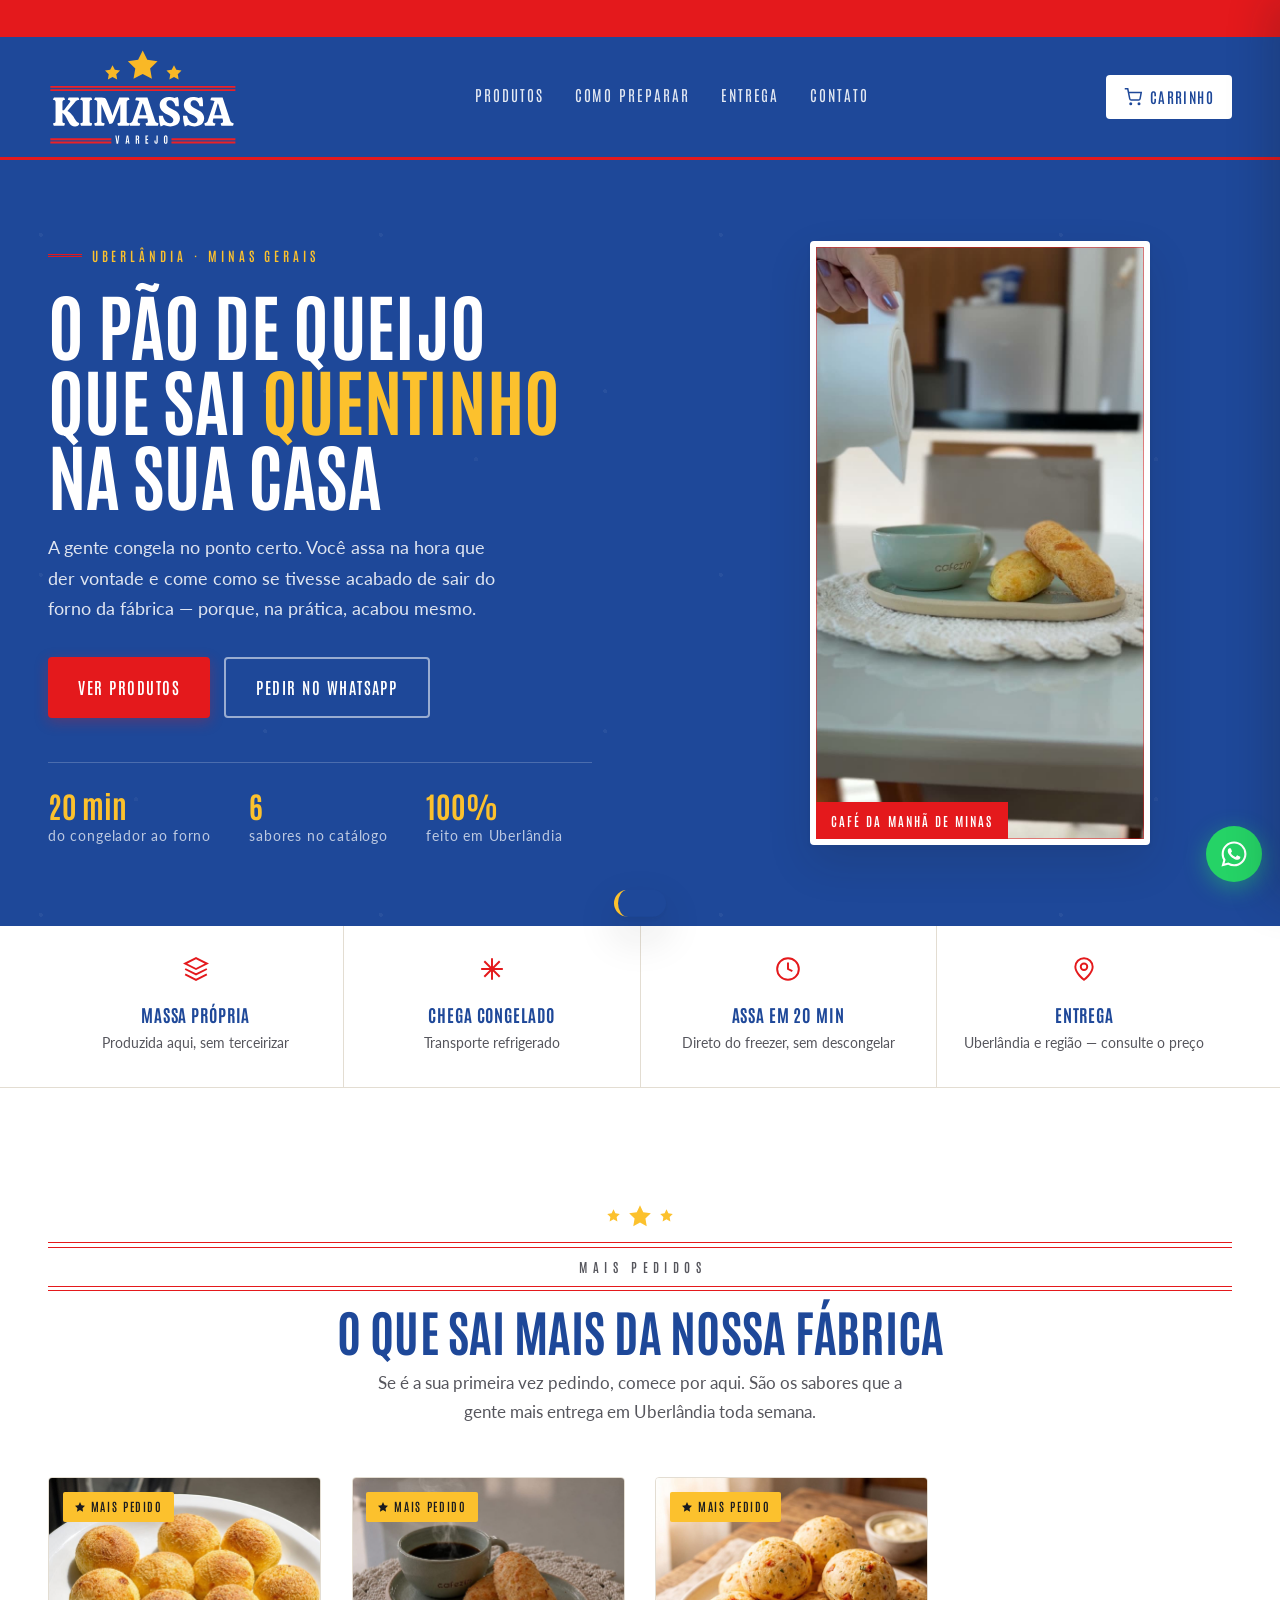
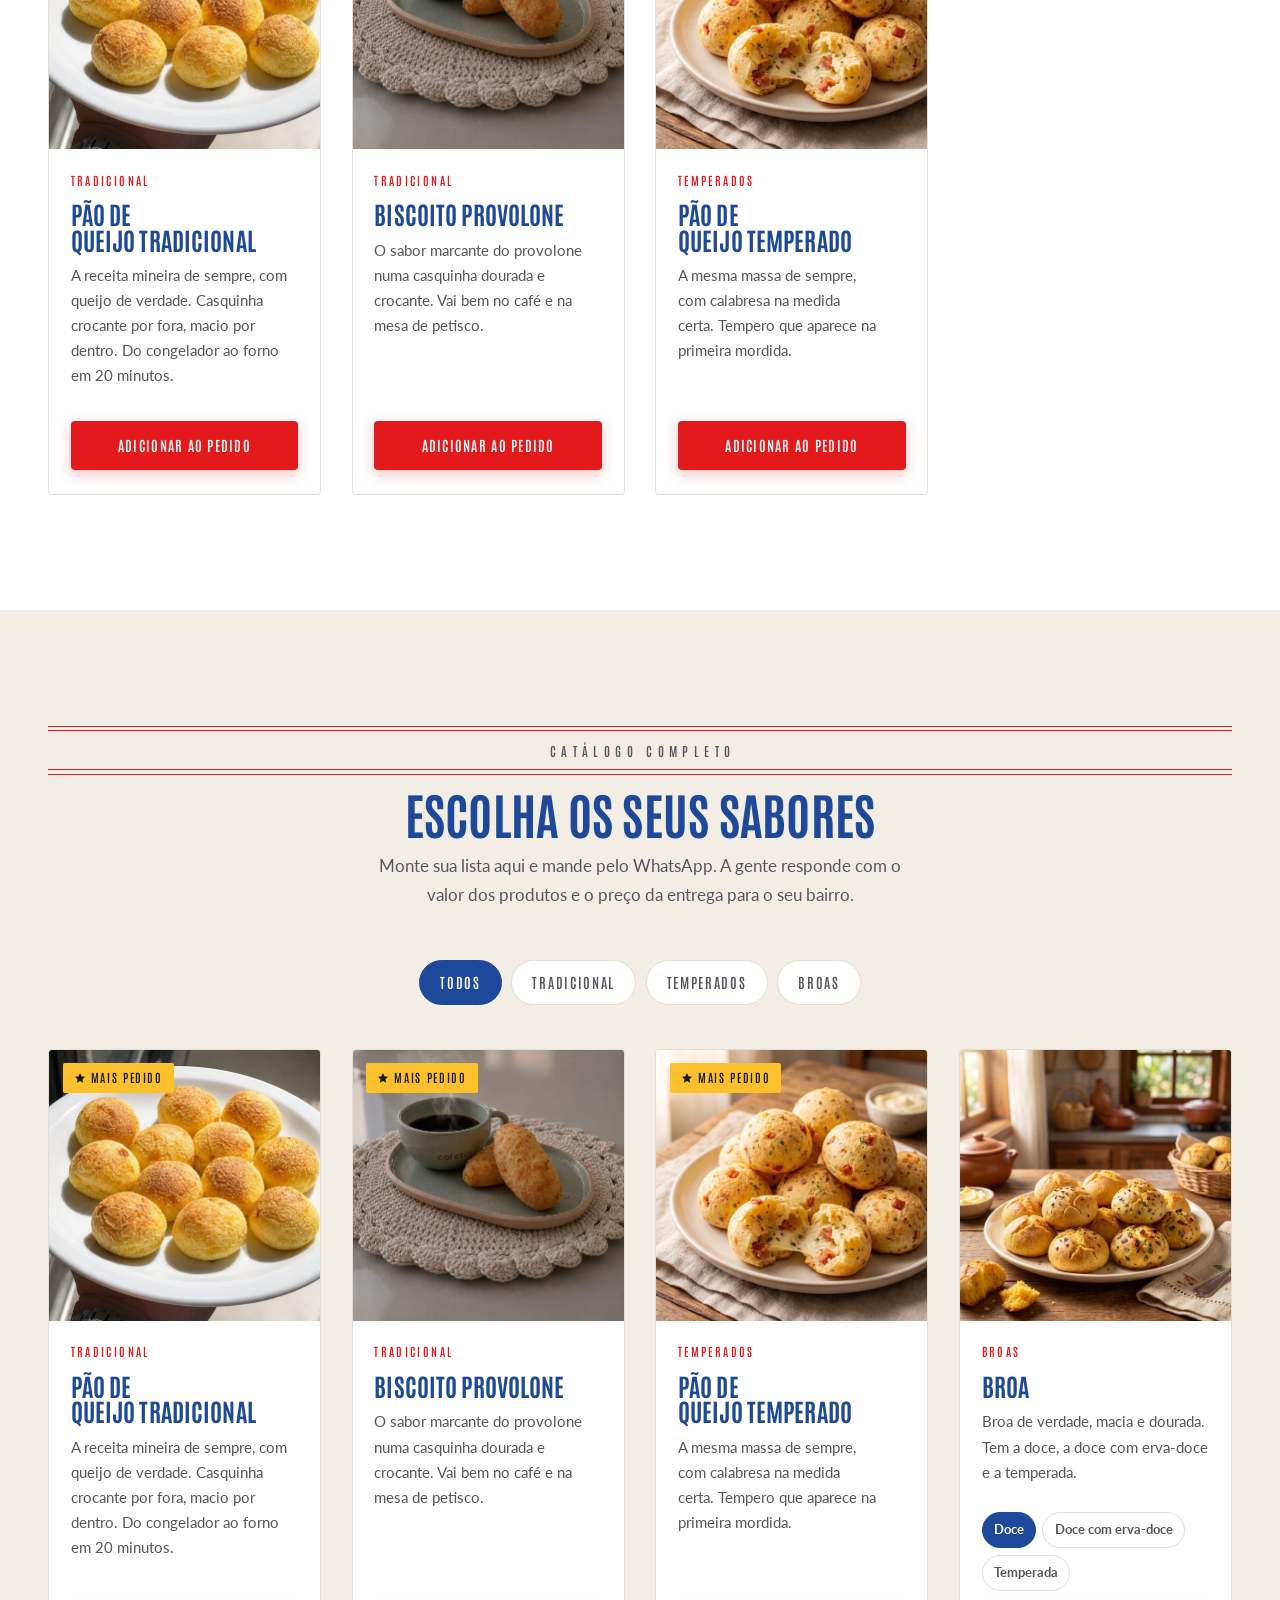
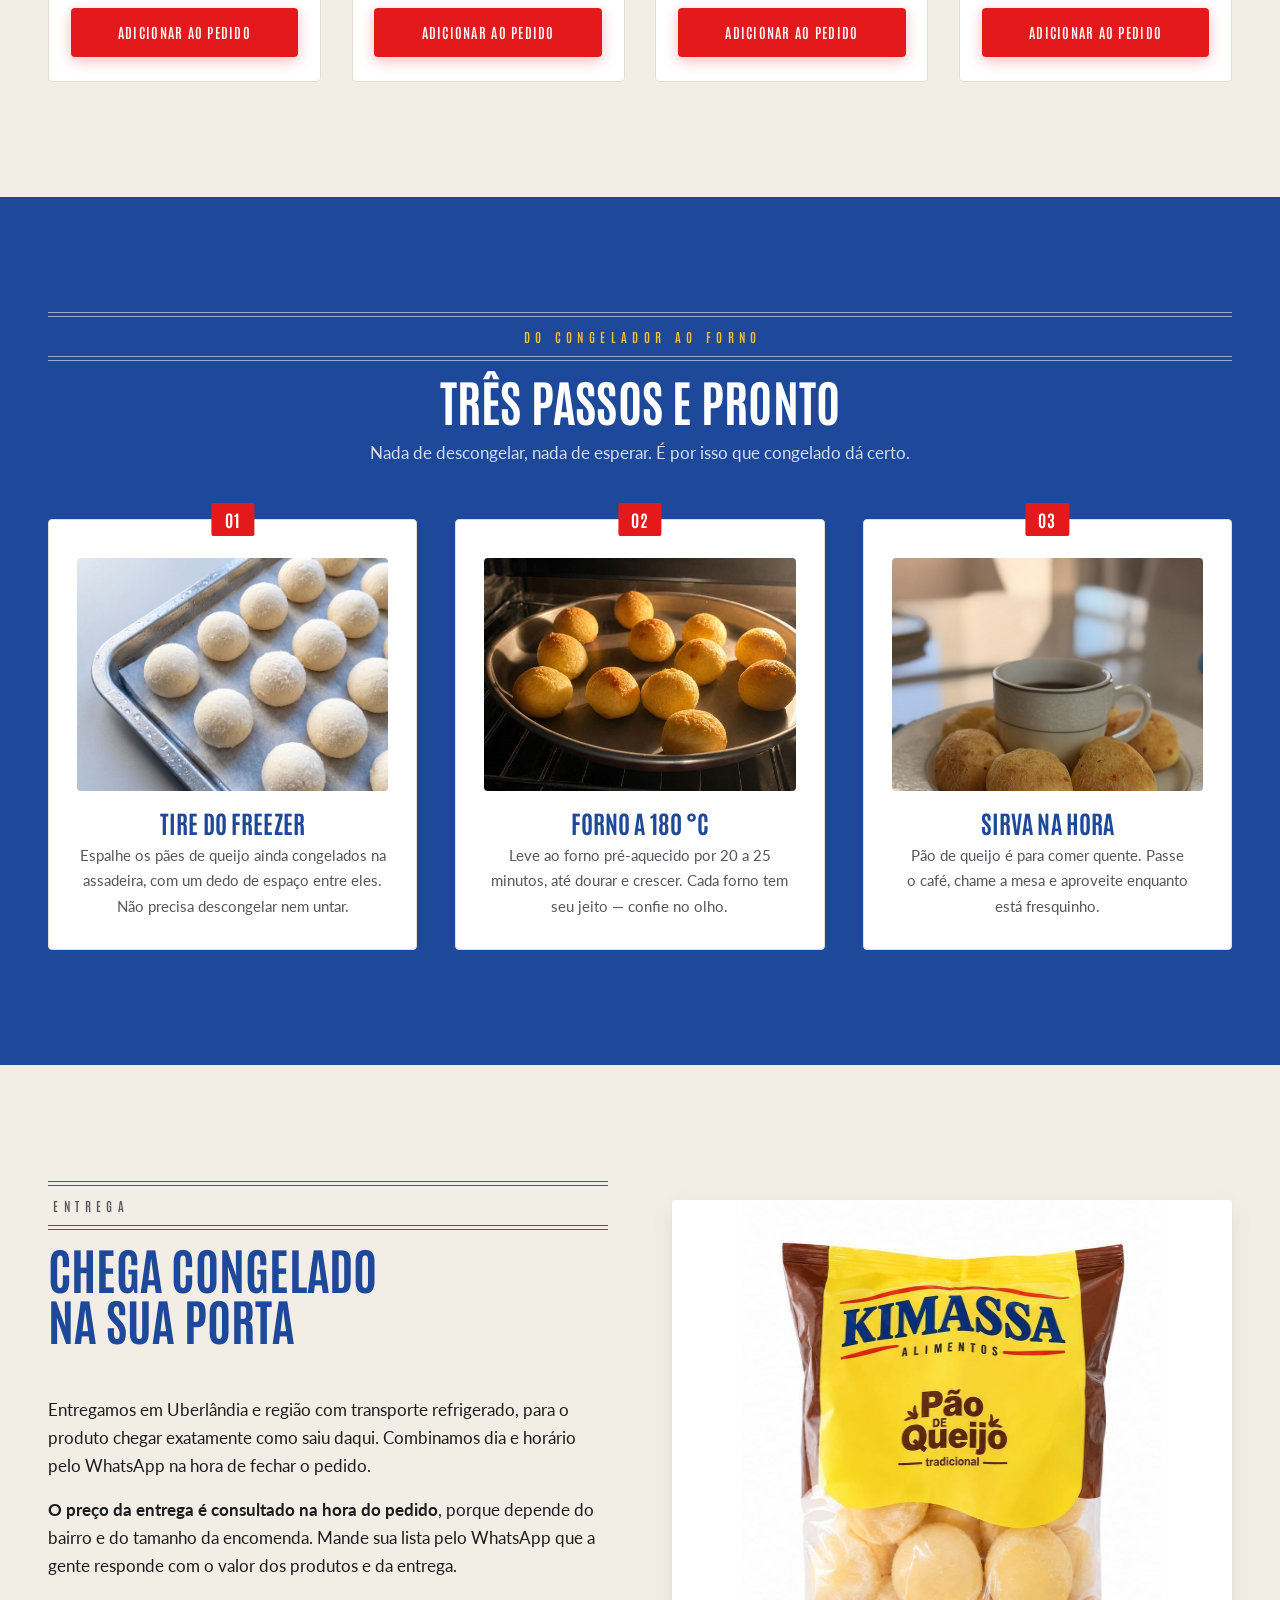
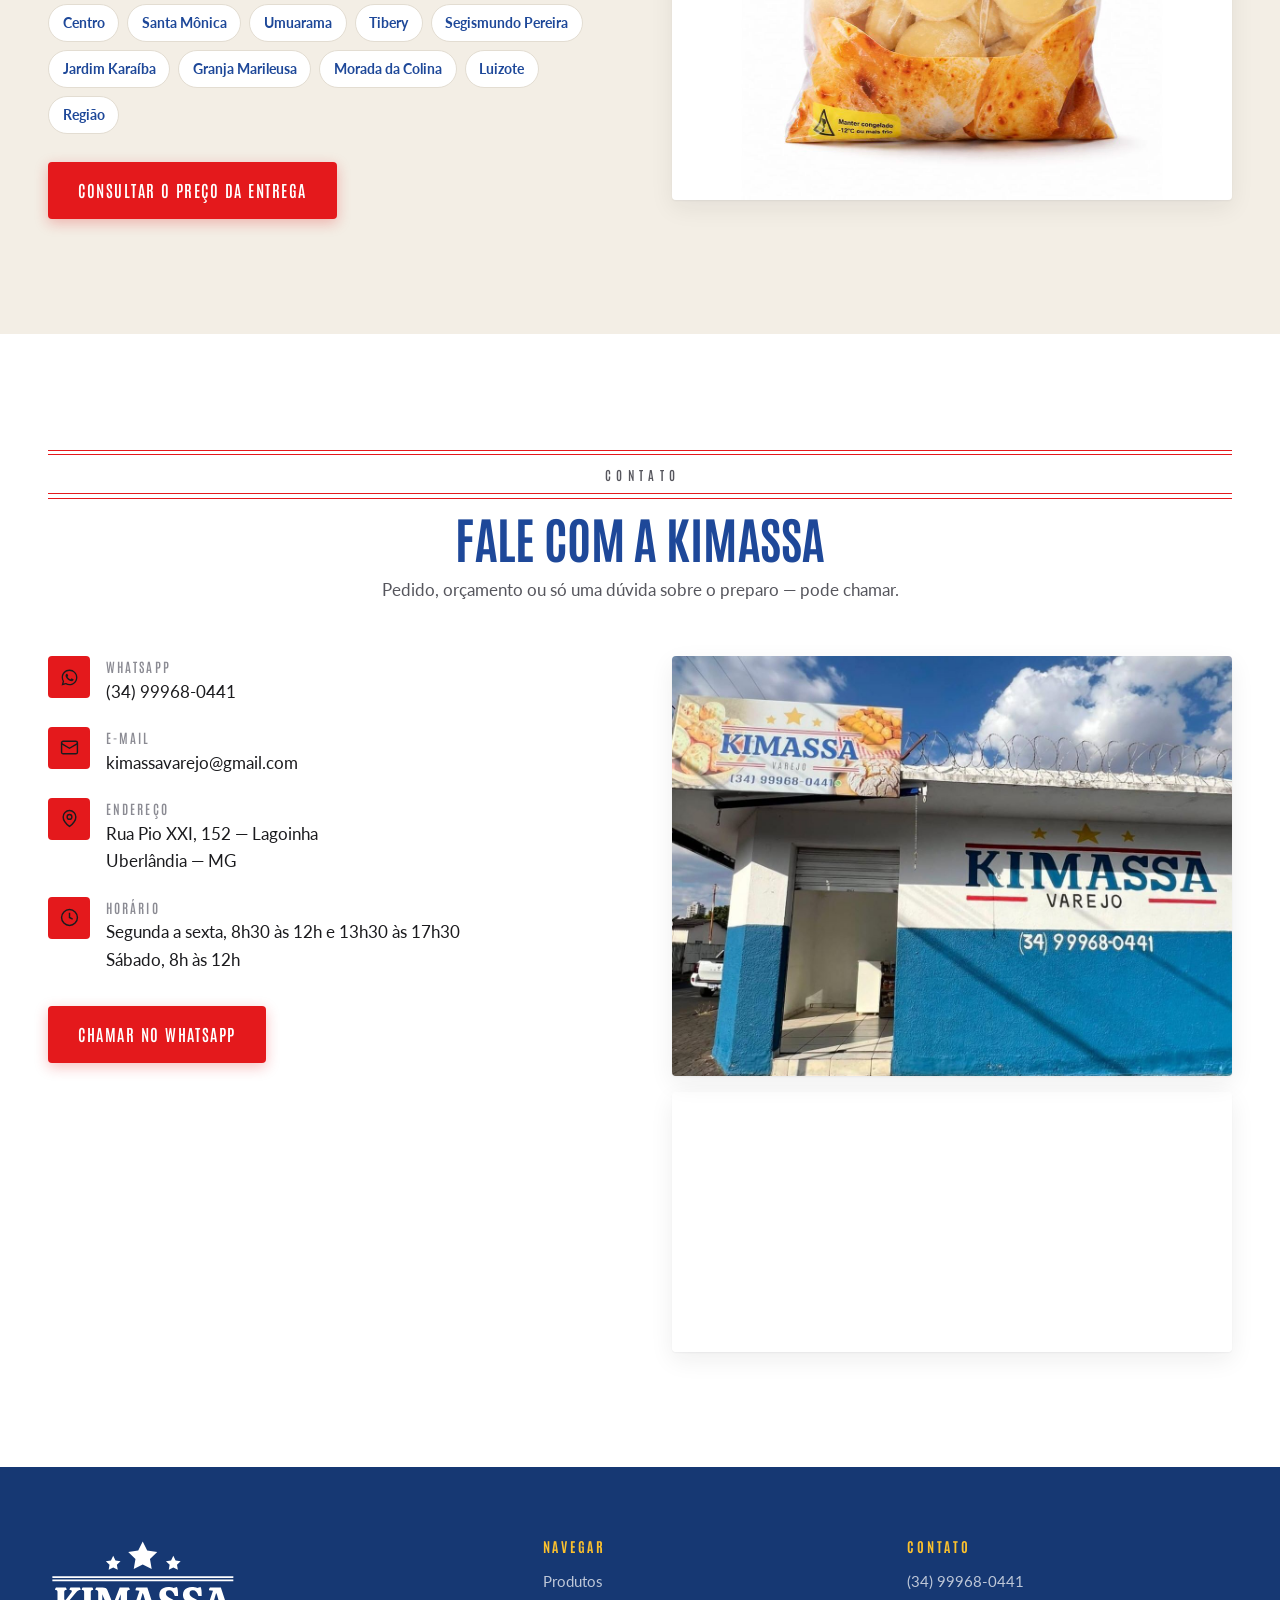
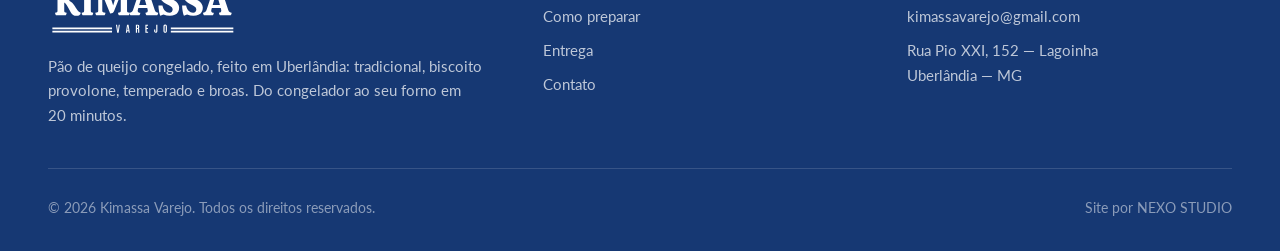
==== commit 9a712062: "Provolito vira Biscoito Provolone e temperado fica só com calabresa Pedidos do cliente: - "Provolito" ====
--- a/index.html
+++ b/index.html
@@ -4,7 +4,7 @@
 <meta charset="utf-8">
 <meta name="viewport" content="width=device-width, initial-scale=1">
 <title>Kimassa Varejo — Pão de Queijo Congelado em Uberlândia | Entrega em Casa</title>
-<meta name="description" content="Pão de queijo congelado feito em Uberlândia (MG): tradicional, provolito, temperado e broas. Peça pelo WhatsApp e receba congelado em casa.">
+<meta name="description" content="Pão de queijo congelado feito em Uberlândia (MG): tradicional, biscoito provolone, temperado e broas. Peça pelo WhatsApp e receba congelado em casa.">
 <meta name="author" content="Kimassa Varejo">
 <meta name="theme-color" content="#1E4899">
 <link rel="canonical" href="https://caiomsi.github.io/Kimassa/">
@@ -14,7 +14,7 @@
 <meta property="og:locale" content="pt_BR">
 <meta property="og:url" content="https://caiomsi.github.io/Kimassa/">
 <meta property="og:title" content="Kimassa Varejo — Pão de Queijo Congelado em Uberlândia">
-<meta property="og:description" content="Do congelador ao seu forno em 20 minutos. Pão de queijo mineiro de verdade, provolito e broas, entregues congelados em Uberlândia e região.">
+<meta property="og:description" content="Do congelador ao seu forno em 20 minutos. Pão de queijo mineiro de verdade, biscoito provolone e broas, entregues congelados em Uberlândia e região.">
 <meta property="og:image" content="https://caiomsi.github.io/Kimassa/images/social-share.jpg">
 <meta property="og:image:width" content="1200">
 <meta property="og:image:height" content="630">
@@ -22,7 +22,7 @@
 
 <meta name="twitter:card" content="summary_large_image">
 <meta name="twitter:title" content="Kimassa Varejo — Pão de Queijo Congelado em Uberlândia">
-<meta name="twitter:description" content="Do congelador ao seu forno em 20 minutos. Pão de queijo mineiro de verdade, provolito e broas, entregues congelados em Uberlândia e região.">
+<meta name="twitter:description" content="Do congelador ao seu forno em 20 minutos. Pão de queijo mineiro de verdade, biscoito provolone e broas, entregues congelados em Uberlândia e região.">
 <meta name="twitter:image" content="https://caiomsi.github.io/Kimassa/images/social-share.jpg">
 
 <link rel="icon" href="favicon.svg" type="image/svg+xml">
@@ -39,7 +39,7 @@
   "@type": "FoodEstablishment",
   "@id": "https://caiomsi.github.io/Kimassa/#negocio",
   "name": "Kimassa Varejo",
-  "description": "Pão de queijo congelado em Uberlândia (MG): tradicional, provolito, temperado e broas, com entrega em Uberlândia e região.",
+  "description": "Pão de queijo congelado em Uberlândia (MG): tradicional, biscoito provolone, temperado e broas, com entrega em Uberlândia e região.",
   "url": "https://caiomsi.github.io/Kimassa/",
   "logo": "https://caiomsi.github.io/Kimassa/logo/kimassa.svg",
   "image": "https://caiomsi.github.io/Kimassa/images/social-share.jpg",
@@ -138,7 +138,7 @@
       </div>
       <div class="hero__provas">
         <div class="hero__prova"><strong>20 min</strong><span>do congelador ao forno</span></div>
-        <div class="hero__prova"><strong>7</strong><span>sabores no catálogo</span></div>
+        <div class="hero__prova"><strong>6</strong><span>sabores no catálogo</span></div>
         <div class="hero__prova"><strong>100%</strong><span>feito em Uberlândia</span></div>
       </div>
     </div>
@@ -368,8 +368,8 @@
     <div class="rodape__grade">
       <div>
         <img src="logo/kimassa-branco.svg" alt="Kimassa Varejo" width="190" height="96">
-        <p>Pão de queijo congelado, feito em Uberlândia: tradicional, provolito,
-           temperado e broas. Do congelador ao seu forno em 20 minutos.</p>
+        <p>Pão de queijo congelado, feito em Uberlândia: tradicional, biscoito
+           provolone, temperado e broas. Do congelador ao seu forno em 20 minutos.</p>
       </div>
       <div>
         <h4>Navegar</h4>
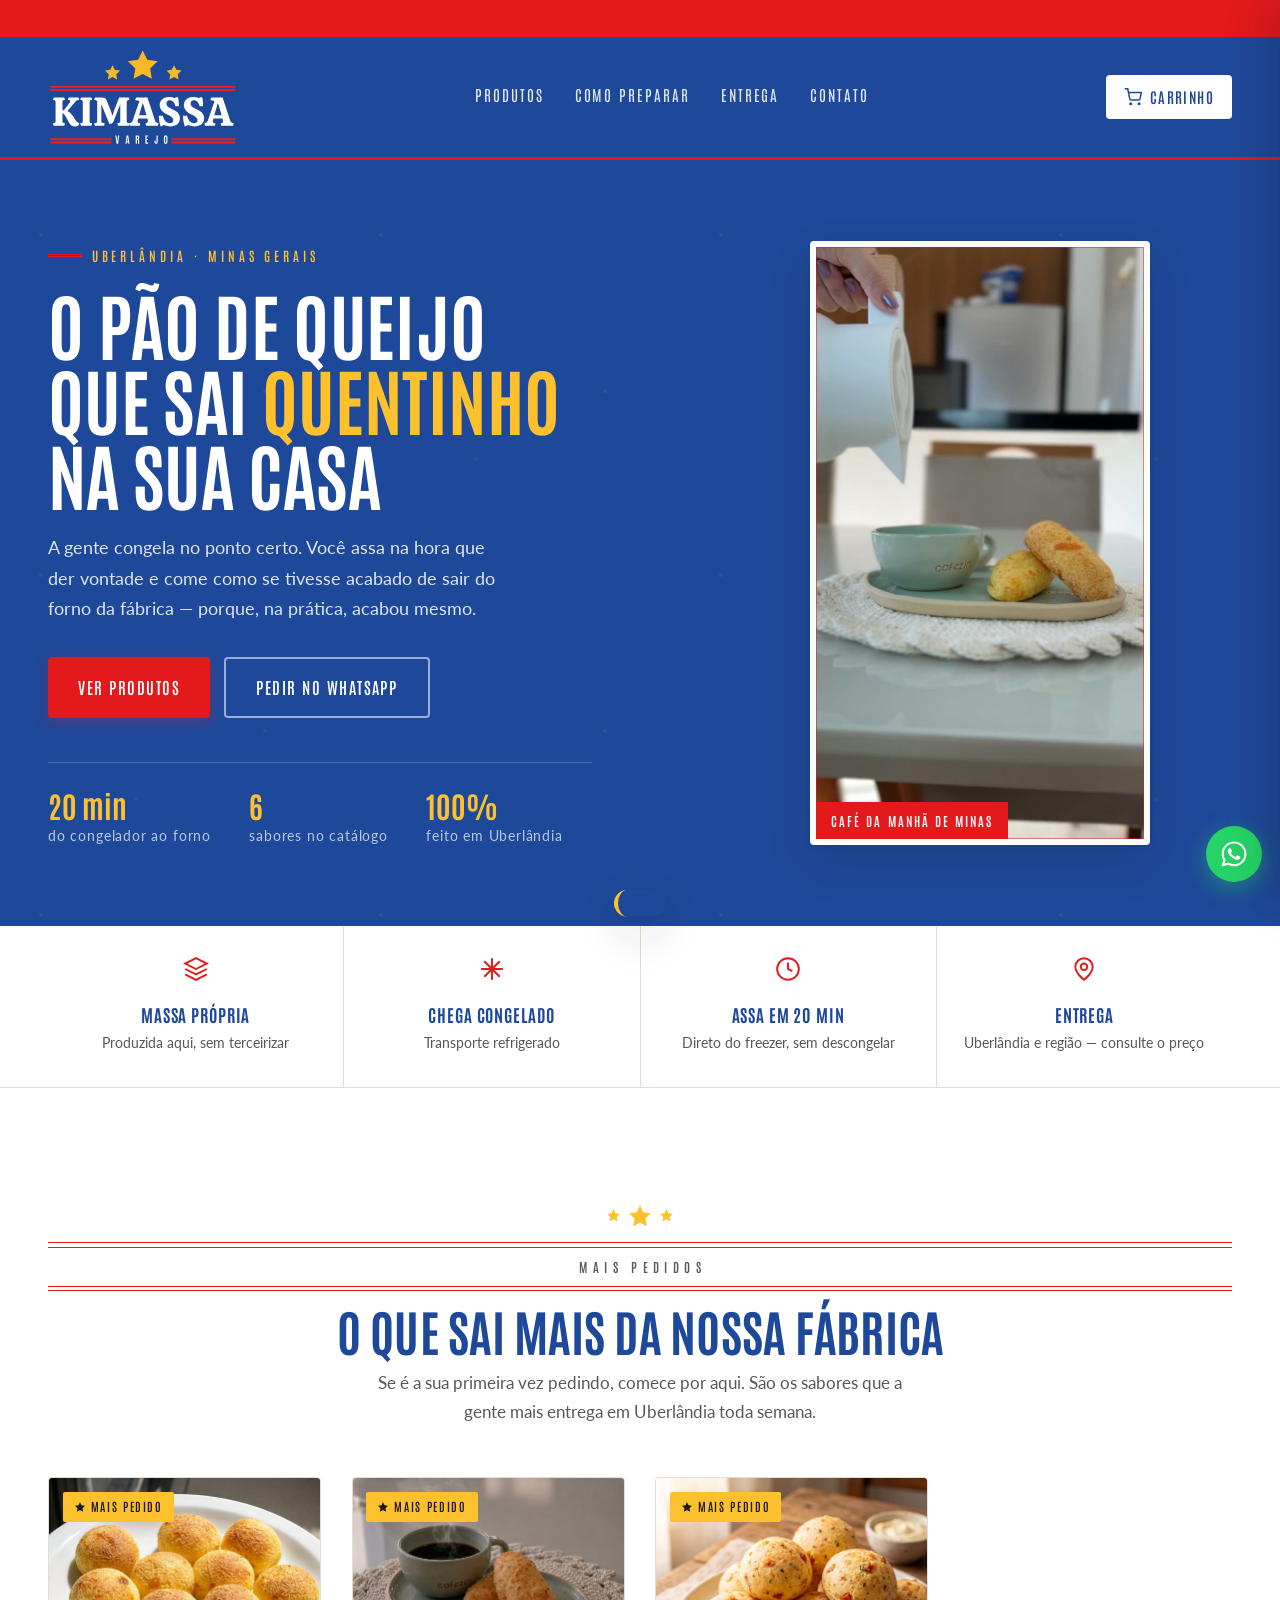
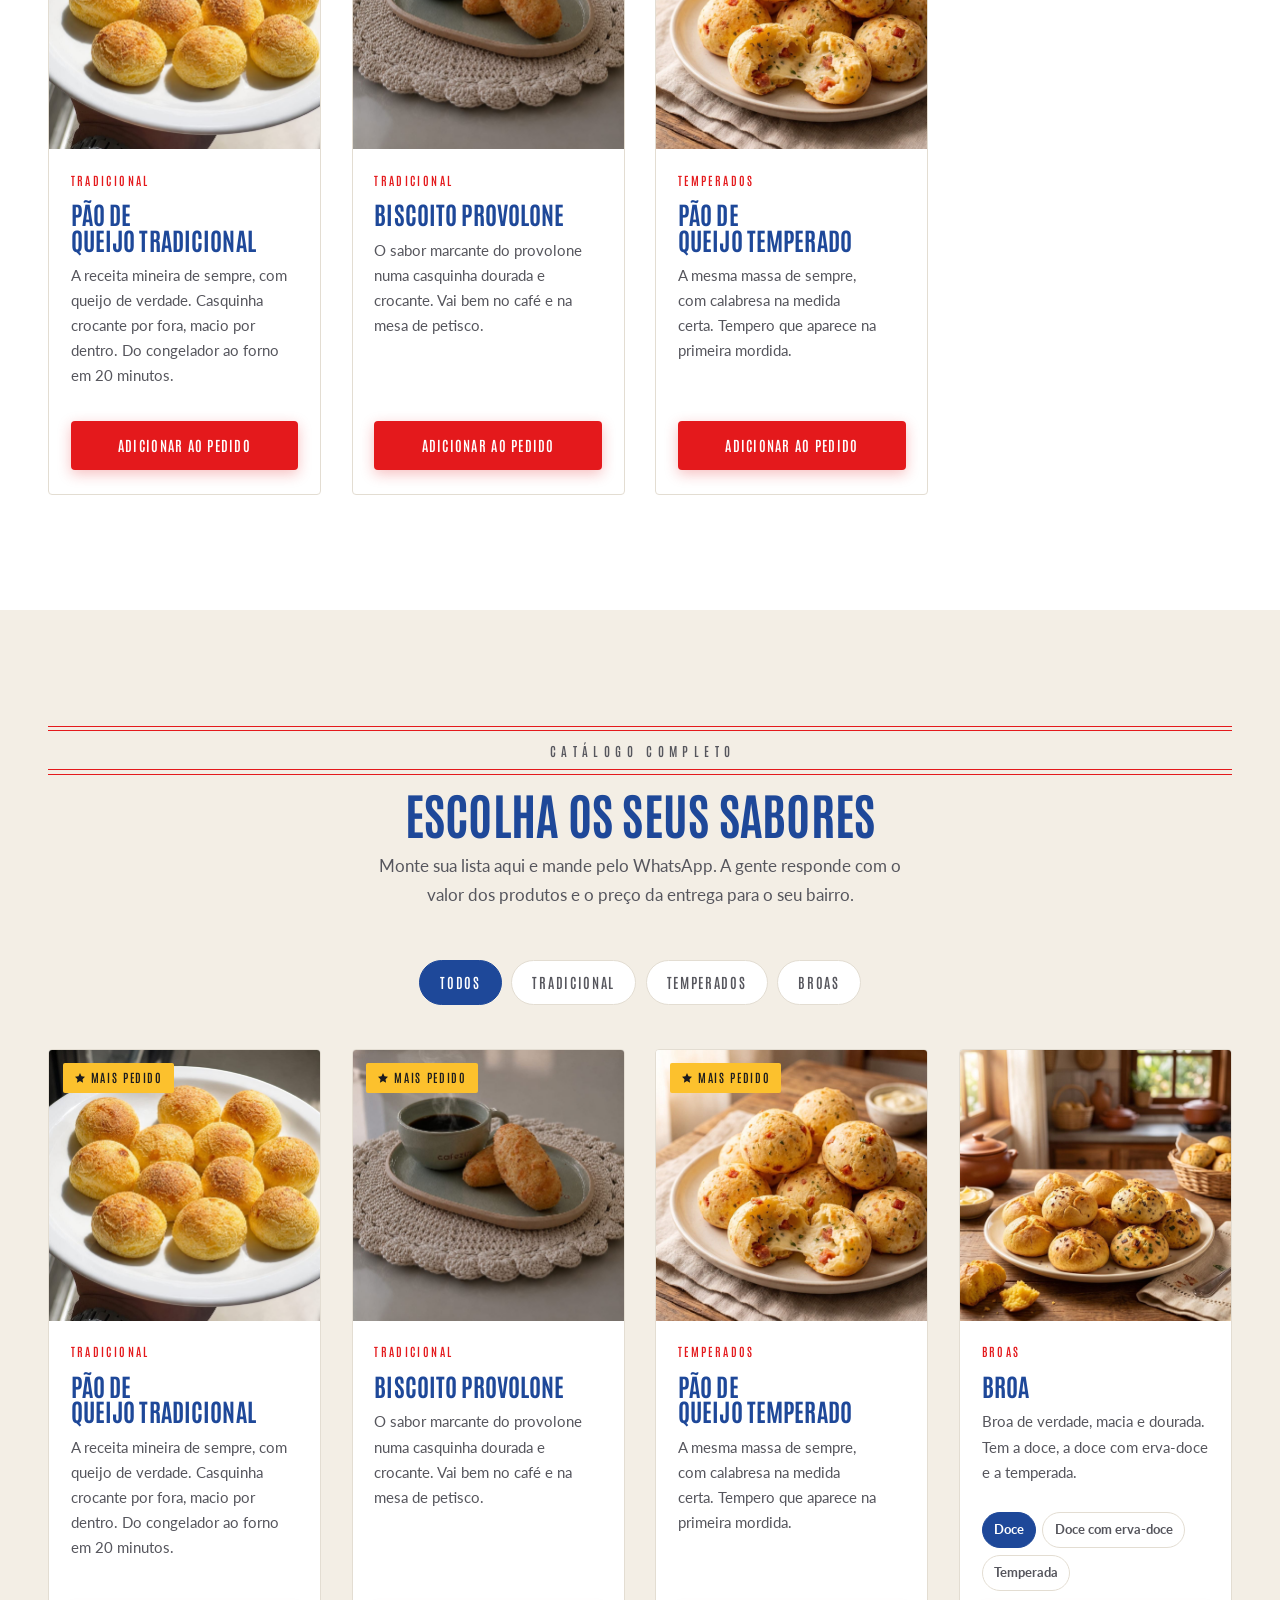
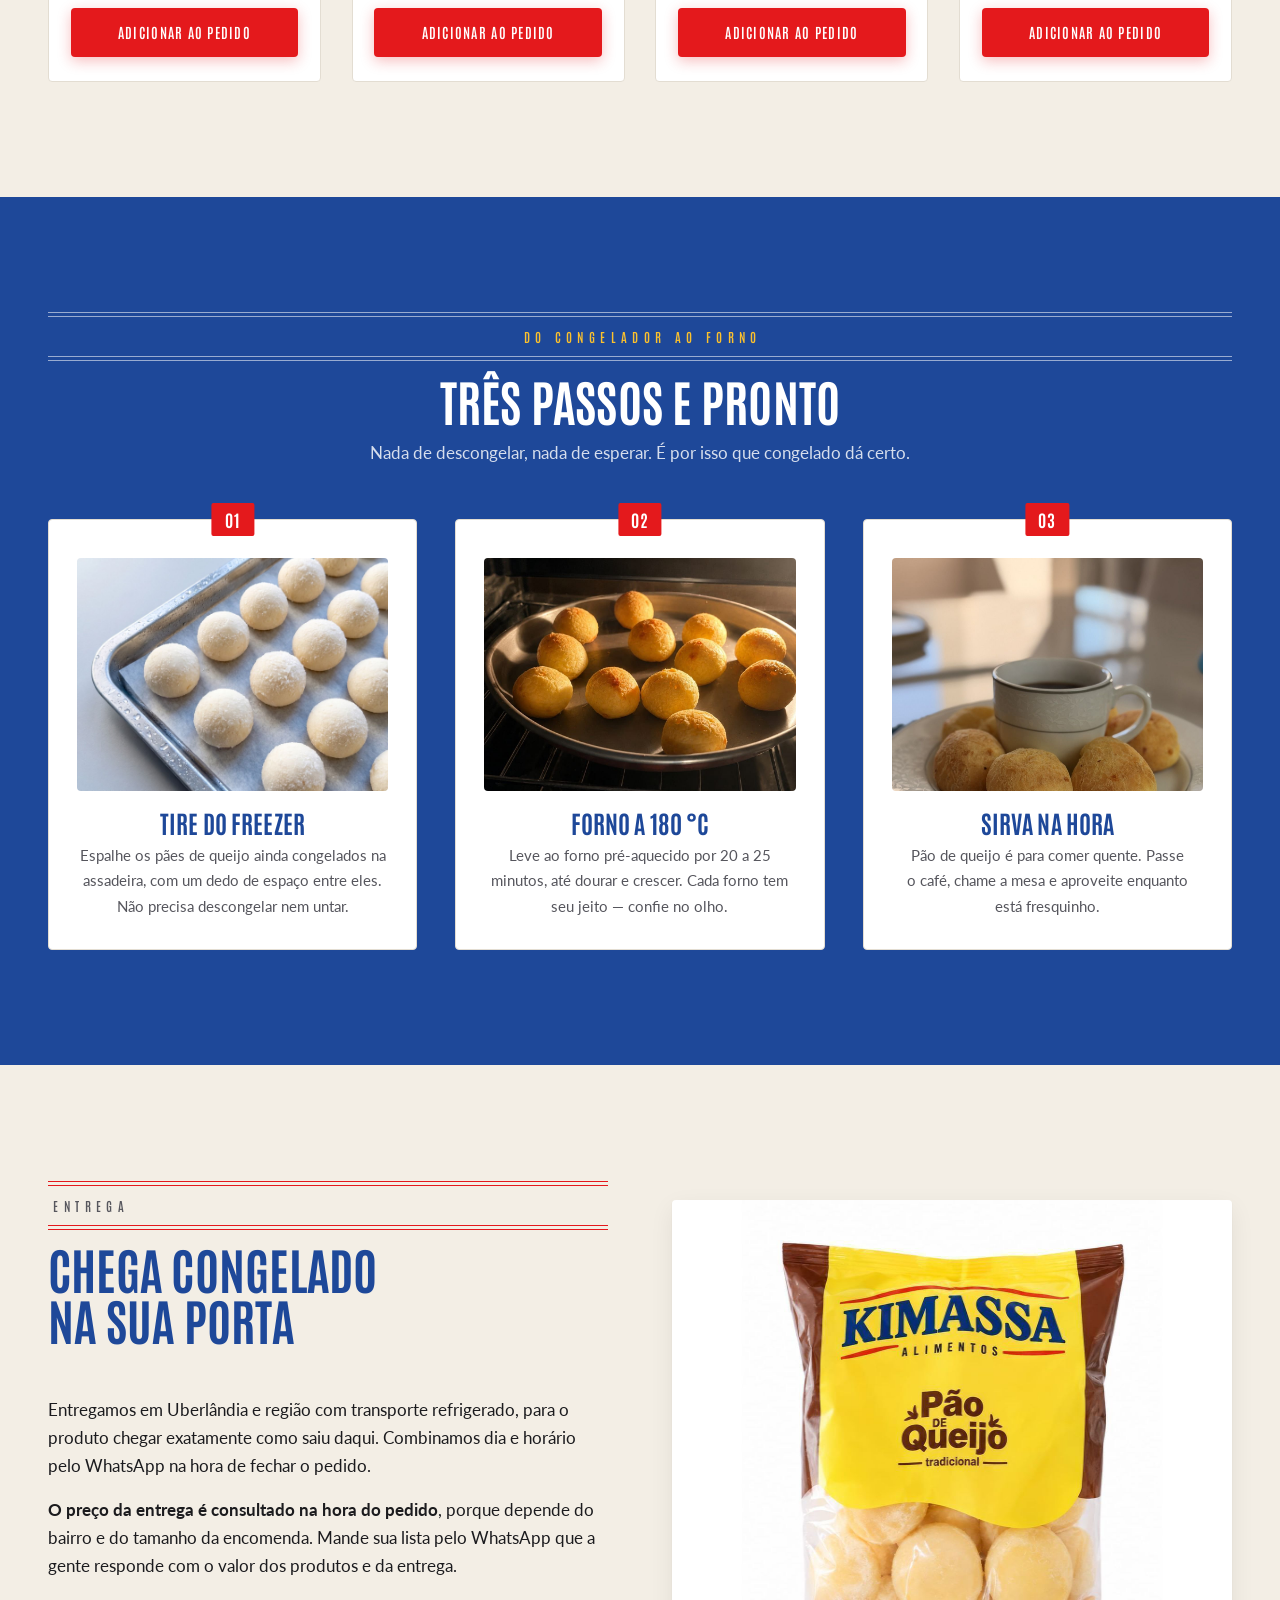
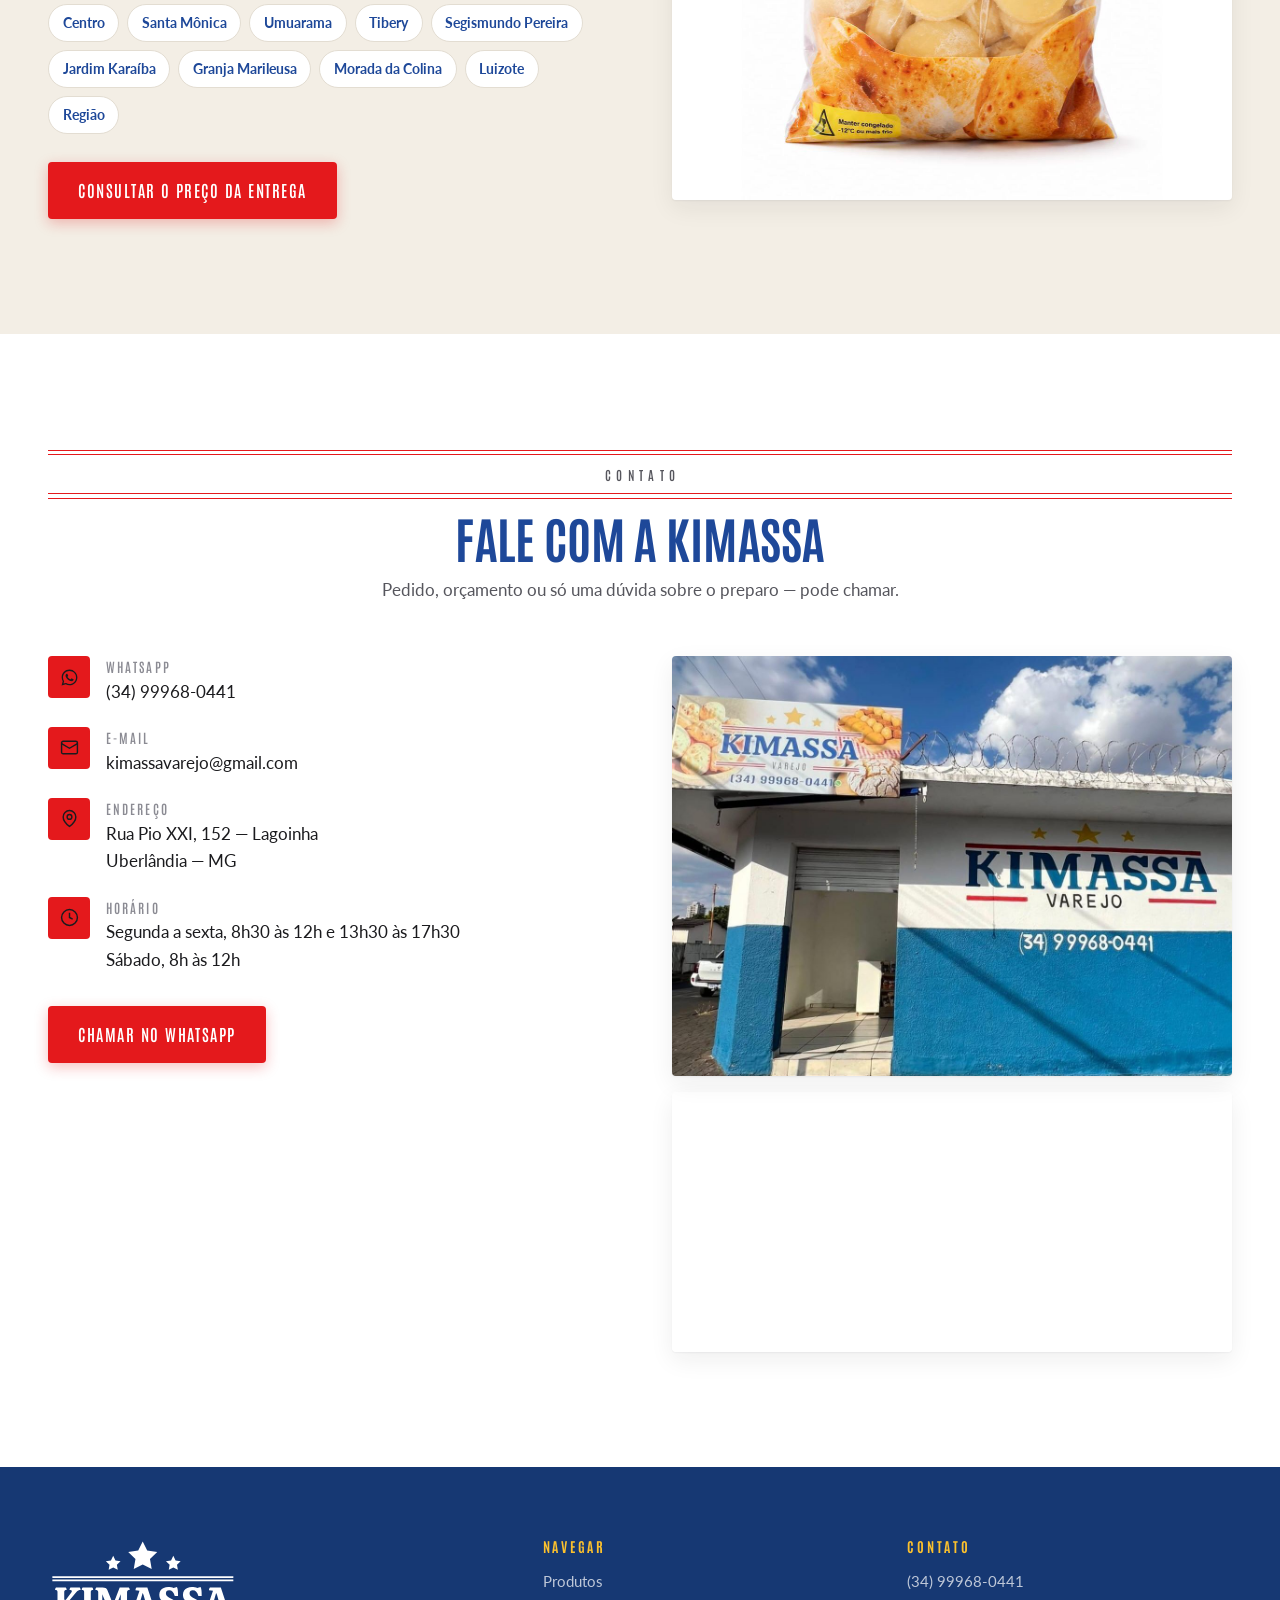
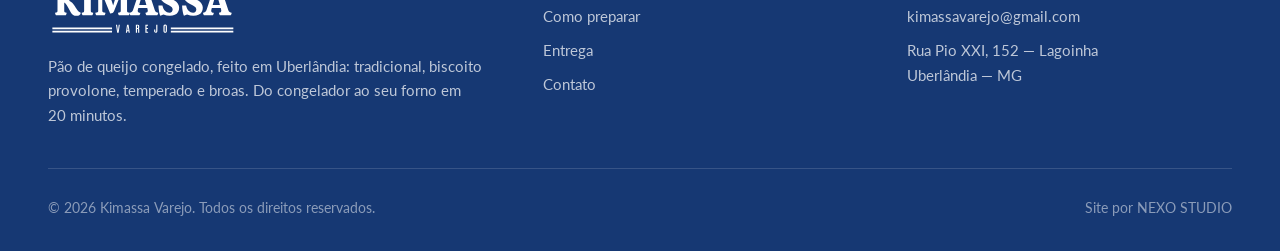
==== commit a37d7aad: "Aponta o site para o domínio kimassavarejo.com.br - CNAME na raiz do repositório, que é o que liga o" ====
--- a/index.html
+++ b/index.html
@@ -7,15 +7,15 @@
 <meta name="description" content="Pão de queijo congelado feito em Uberlândia (MG): tradicional, biscoito provolone, temperado e broas. Peça pelo WhatsApp e receba congelado em casa.">
 <meta name="author" content="Kimassa Varejo">
 <meta name="theme-color" content="#1E4899">
-<link rel="canonical" href="https://caiomsi.github.io/Kimassa/">
+<link rel="canonical" href="https://kimassavarejo.com.br/">
 
 <meta property="og:type" content="website">
 <meta property="og:site_name" content="Kimassa Varejo">
 <meta property="og:locale" content="pt_BR">
-<meta property="og:url" content="https://caiomsi.github.io/Kimassa/">
+<meta property="og:url" content="https://kimassavarejo.com.br/">
 <meta property="og:title" content="Kimassa Varejo — Pão de Queijo Congelado em Uberlândia">
 <meta property="og:description" content="Do congelador ao seu forno em 20 minutos. Pão de queijo mineiro de verdade, biscoito provolone e broas, entregues congelados em Uberlândia e região.">
-<meta property="og:image" content="https://caiomsi.github.io/Kimassa/images/social-share.jpg">
+<meta property="og:image" content="https://kimassavarejo.com.br/images/social-share.jpg">
 <meta property="og:image:width" content="1200">
 <meta property="og:image:height" content="630">
 <meta property="og:image:alt" content="Pão de queijo Kimassa servido com café">
@@ -23,7 +23,7 @@
 <meta name="twitter:card" content="summary_large_image">
 <meta name="twitter:title" content="Kimassa Varejo — Pão de Queijo Congelado em Uberlândia">
 <meta name="twitter:description" content="Do congelador ao seu forno em 20 minutos. Pão de queijo mineiro de verdade, biscoito provolone e broas, entregues congelados em Uberlândia e região.">
-<meta name="twitter:image" content="https://caiomsi.github.io/Kimassa/images/social-share.jpg">
+<meta name="twitter:image" content="https://kimassavarejo.com.br/images/social-share.jpg">
 
 <link rel="icon" href="favicon.svg" type="image/svg+xml">
 <link rel="apple-touch-icon" href="favicon.svg">
@@ -37,12 +37,12 @@
 {
   "@context": "https://schema.org",
   "@type": "FoodEstablishment",
-  "@id": "https://caiomsi.github.io/Kimassa/#negocio",
+  "@id": "https://kimassavarejo.com.br/#negocio",
   "name": "Kimassa Varejo",
   "description": "Pão de queijo congelado em Uberlândia (MG): tradicional, biscoito provolone, temperado e broas, com entrega em Uberlândia e região.",
-  "url": "https://caiomsi.github.io/Kimassa/",
-  "logo": "https://caiomsi.github.io/Kimassa/logo/kimassa.svg",
-  "image": "https://caiomsi.github.io/Kimassa/images/social-share.jpg",
+  "url": "https://kimassavarejo.com.br/",
+  "logo": "https://kimassavarejo.com.br/logo/kimassa.svg",
+  "image": "https://kimassavarejo.com.br/images/social-share.jpg",
   "telephone": "+55-34-99968-0441",
   "email": "kimassavarejo@gmail.com",
   "servesCuisine": "Brasileira",
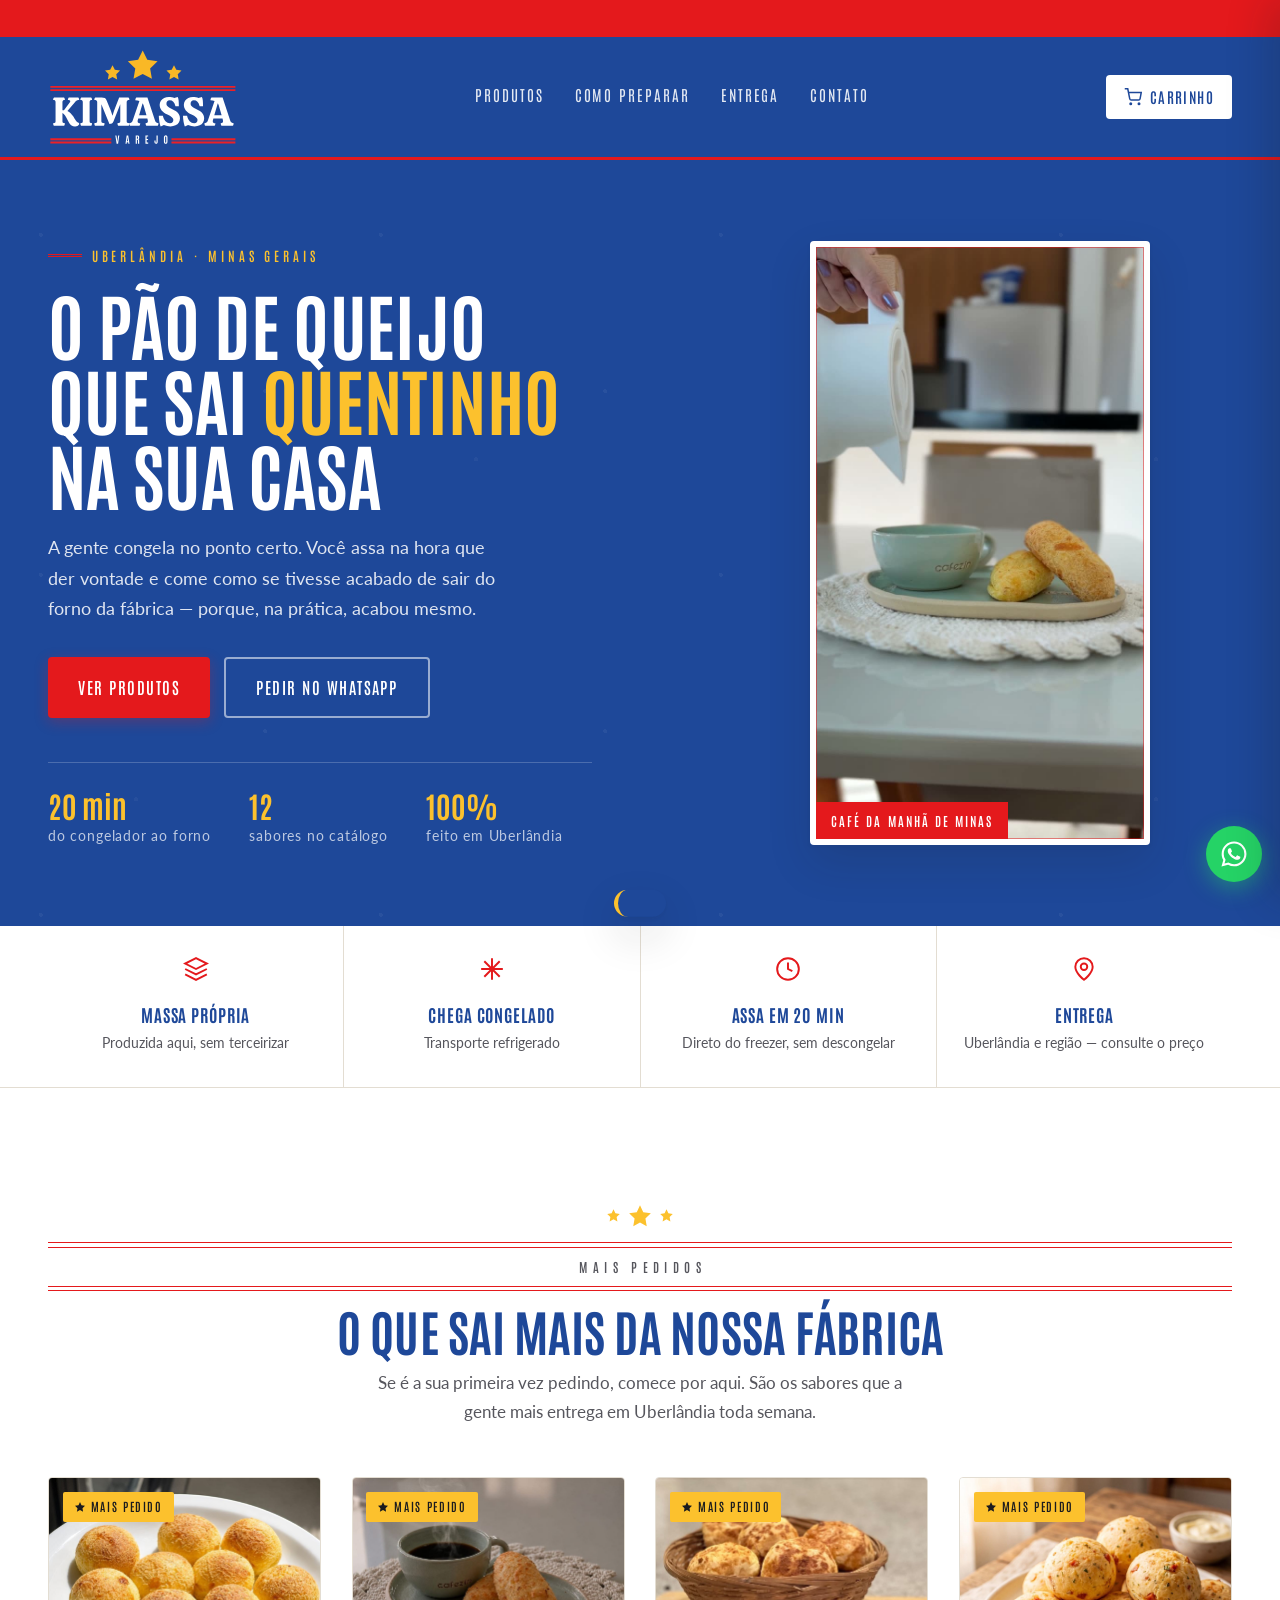
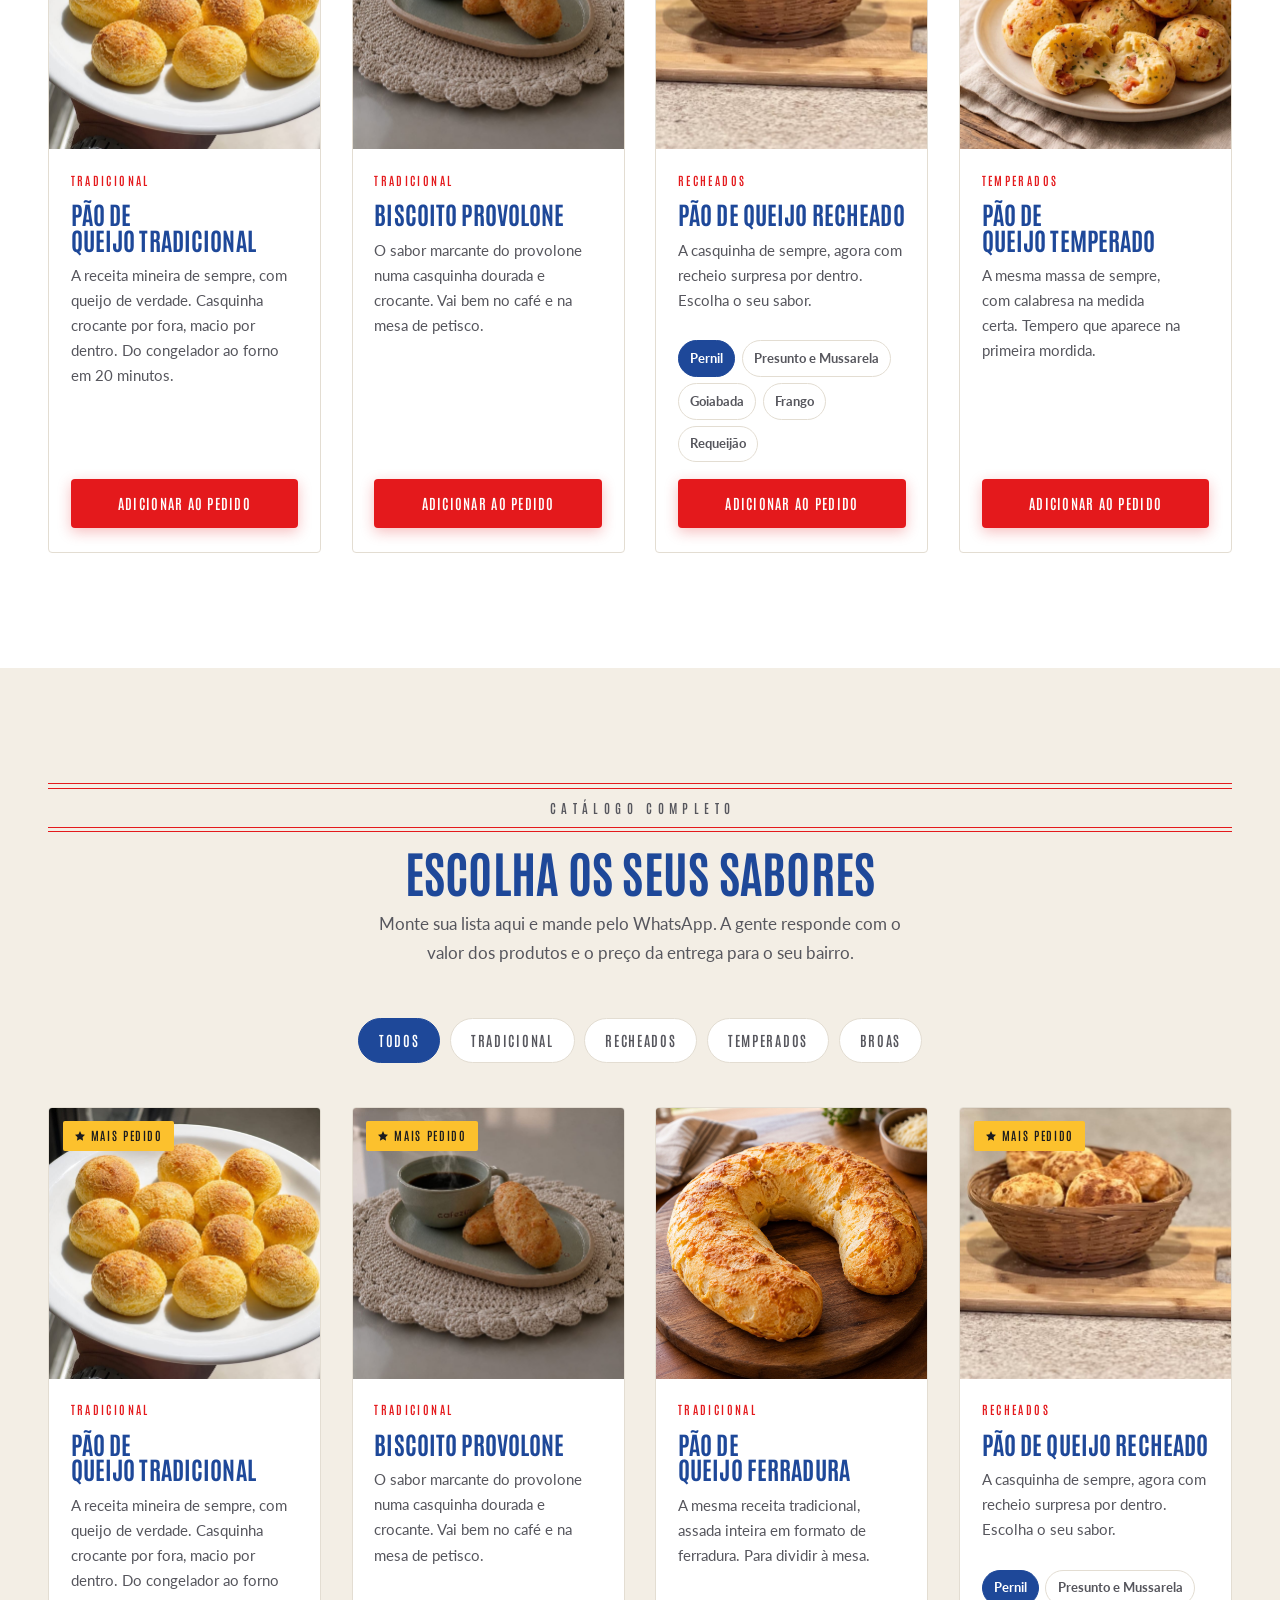
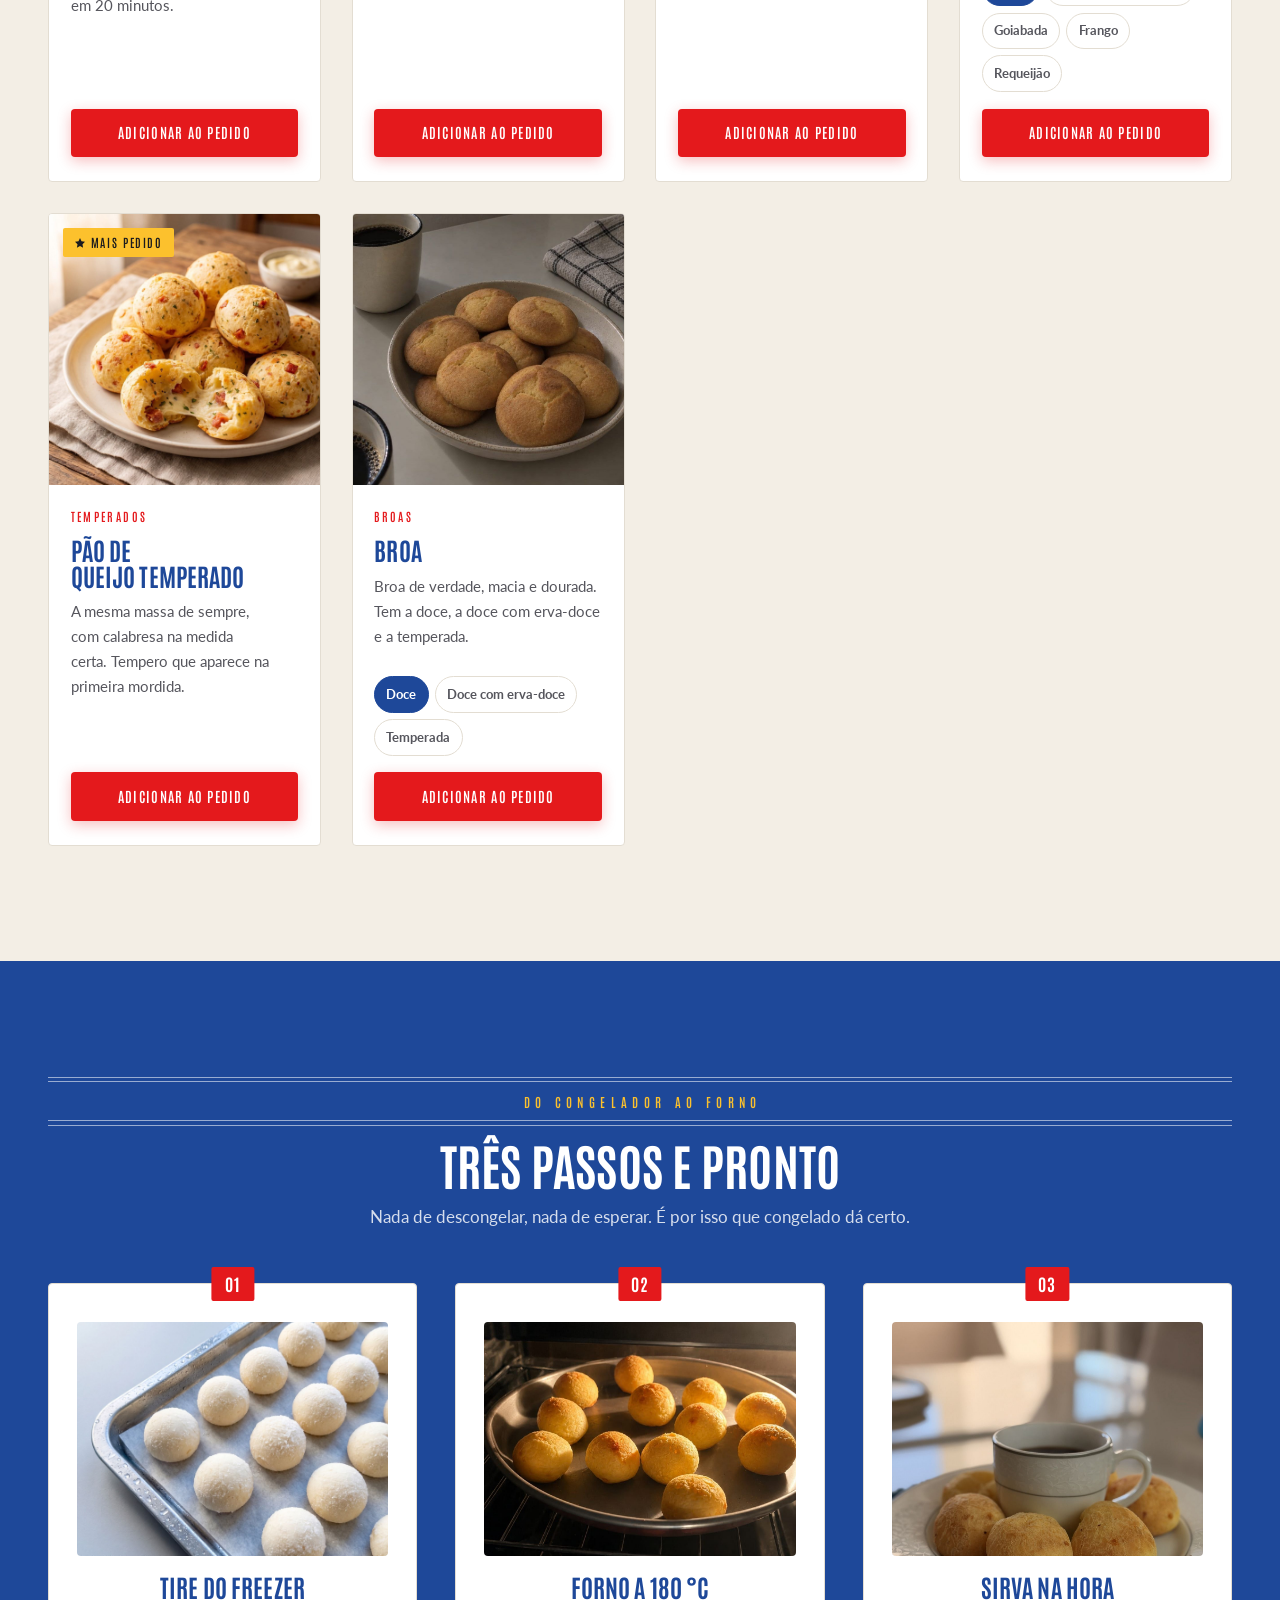
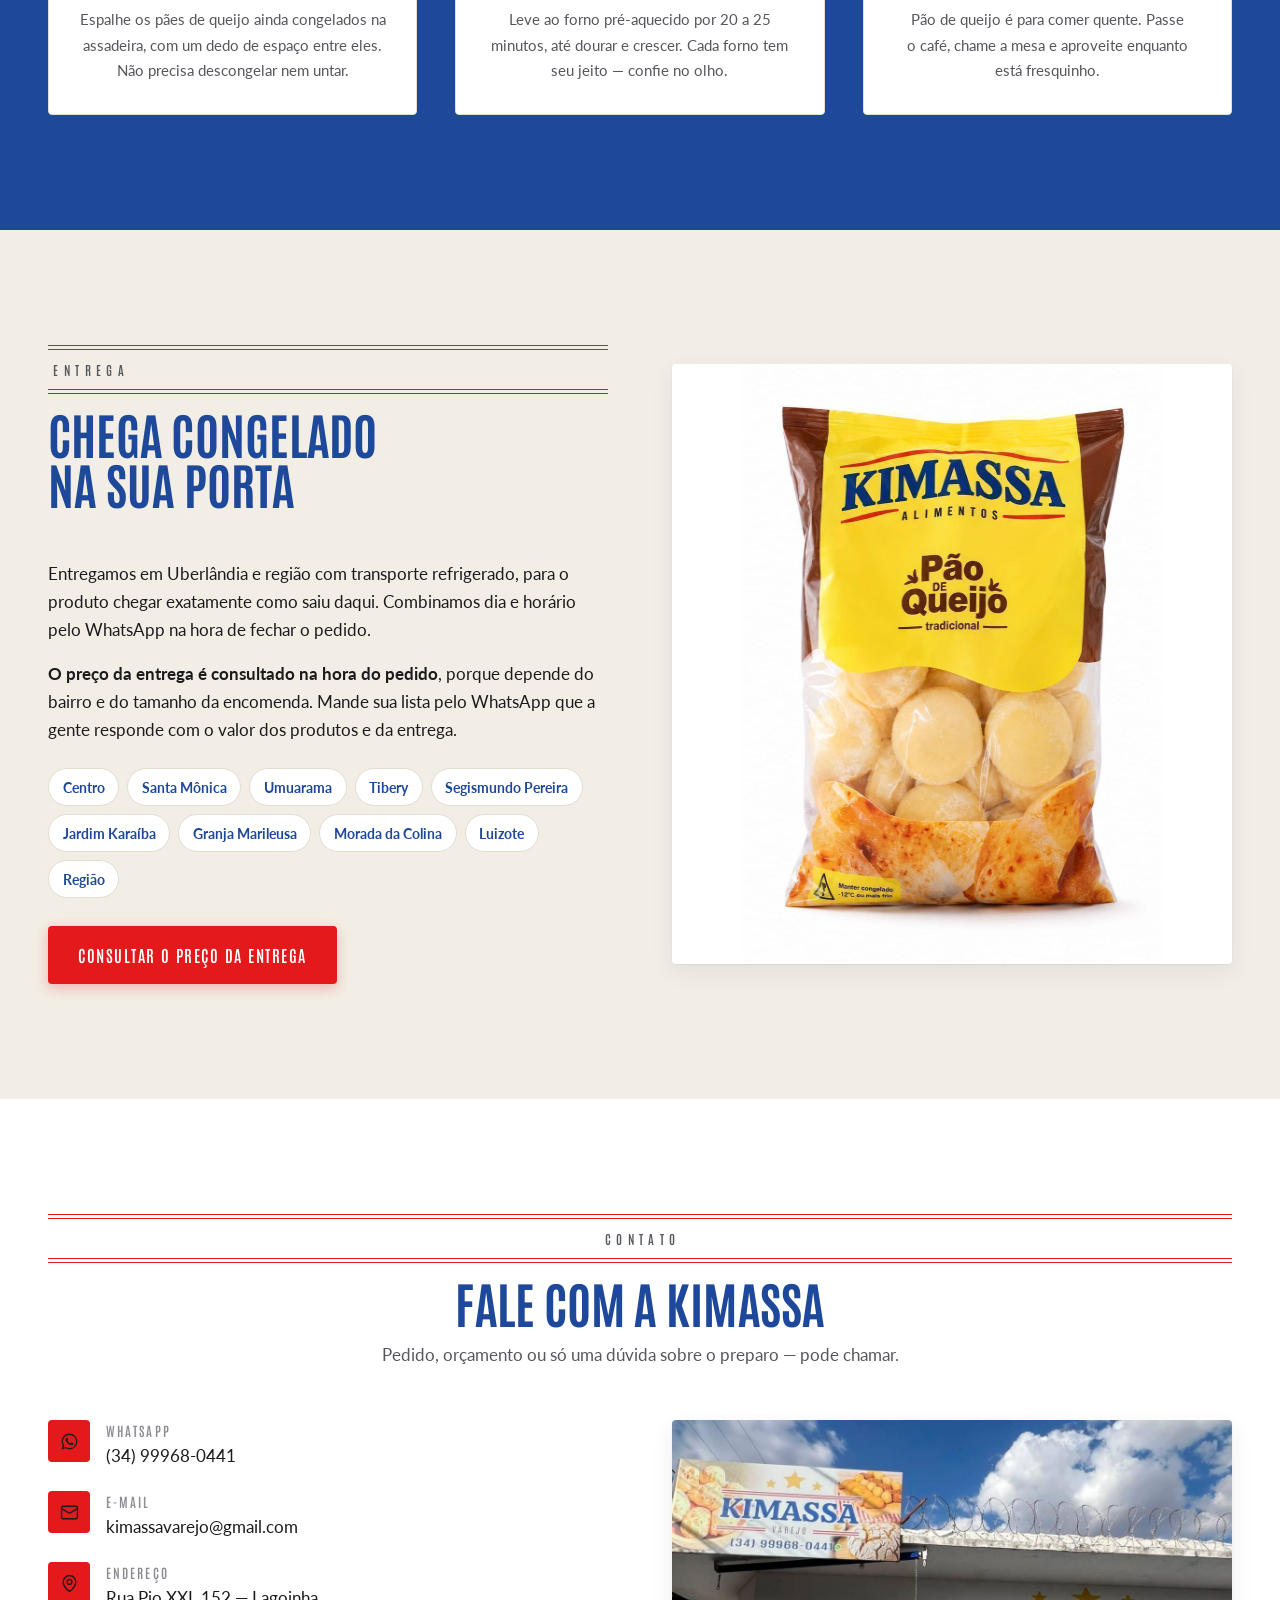
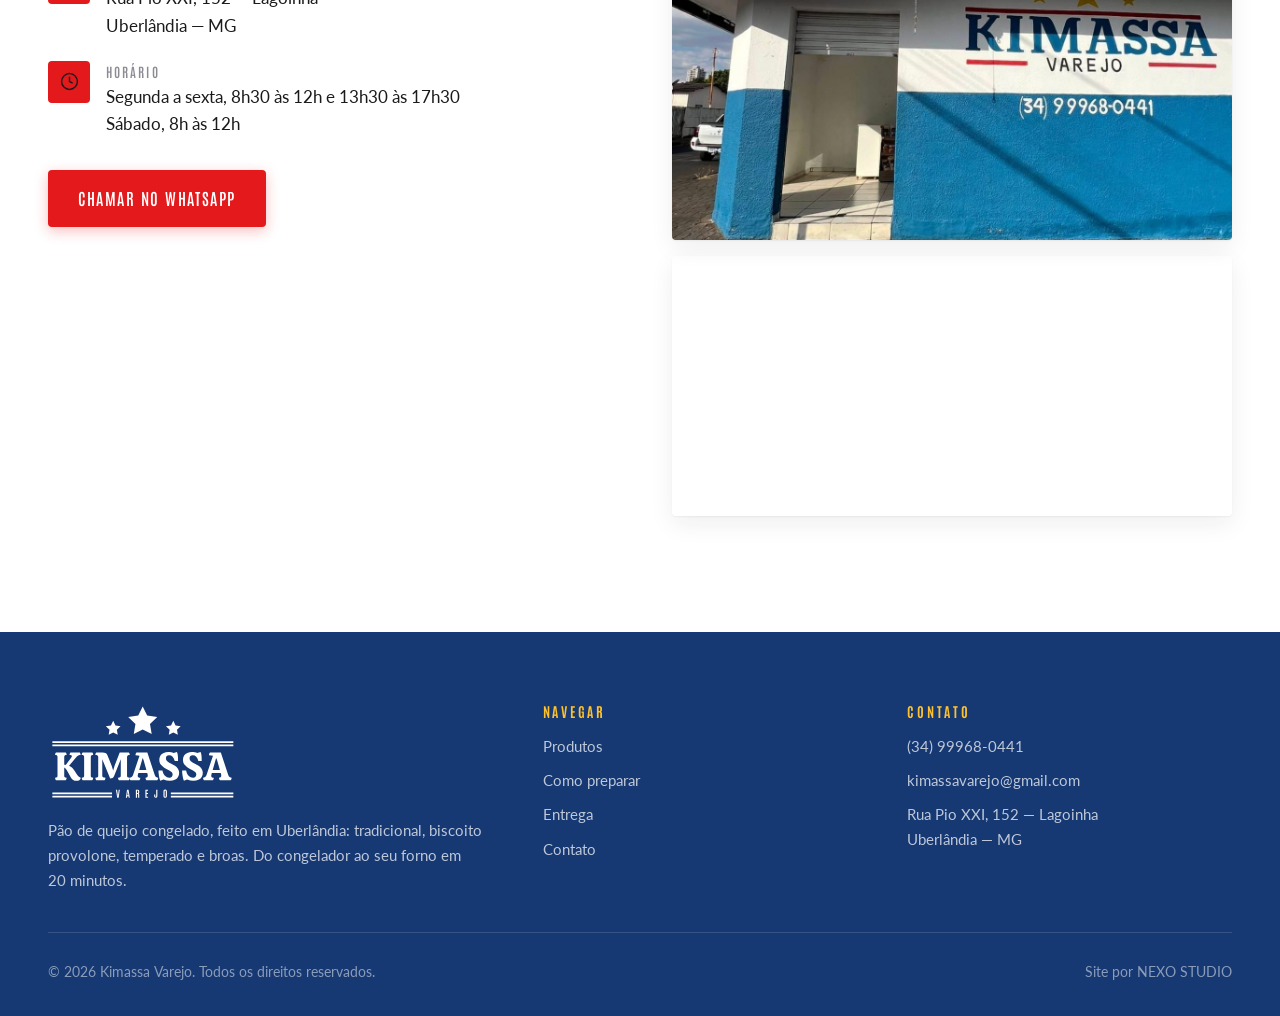
==== commit bb272de5: "Pão de queijo recheado volta ao catálogo e entra a ferradura Recheado volta com 5 sabores (pernil, p" ====
--- a/index.html
+++ b/index.html
@@ -138,7 +138,7 @@
       </div>
       <div class="hero__provas">
         <div class="hero__prova"><strong>20 min</strong><span>do congelador ao forno</span></div>
-        <div class="hero__prova"><strong>6</strong><span>sabores no catálogo</span></div>
+        <div class="hero__prova"><strong>12</strong><span>sabores no catálogo</span></div>
         <div class="hero__prova"><strong>100%</strong><span>feito em Uberlândia</span></div>
       </div>
     </div>
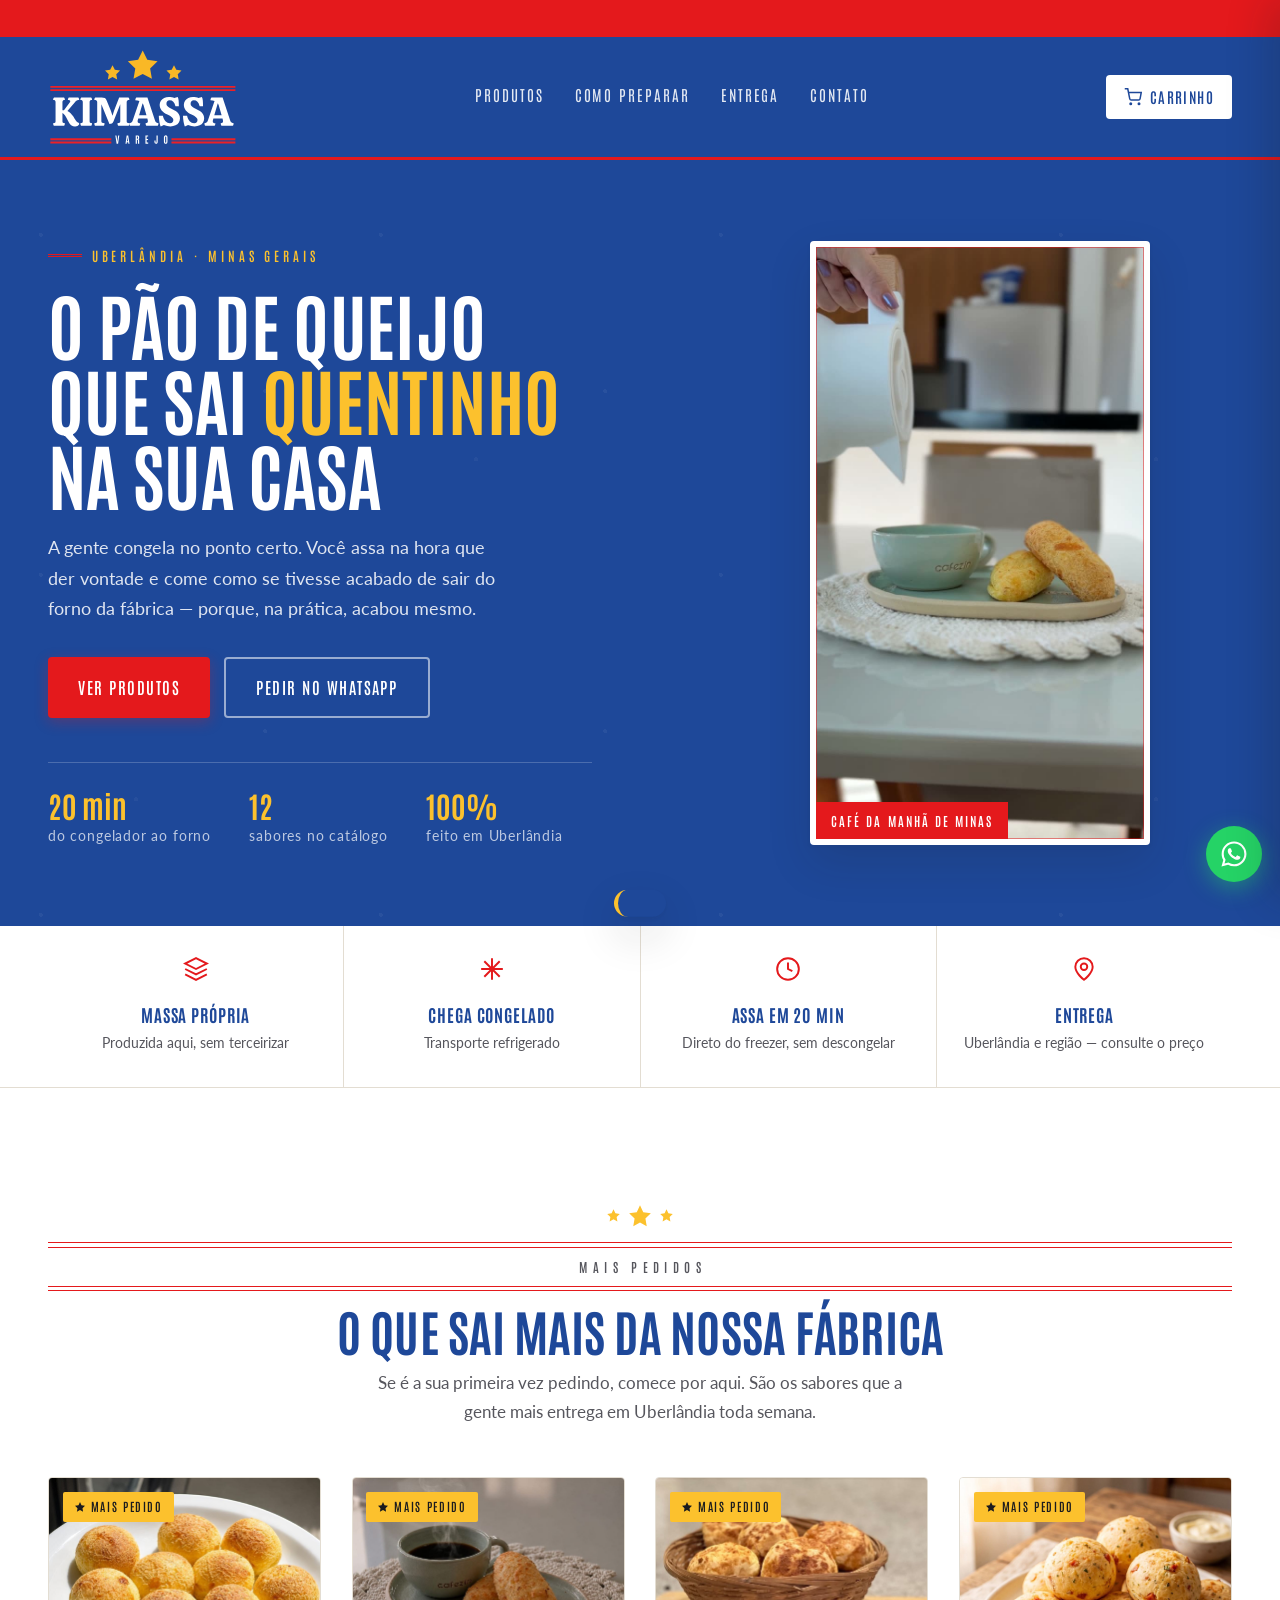
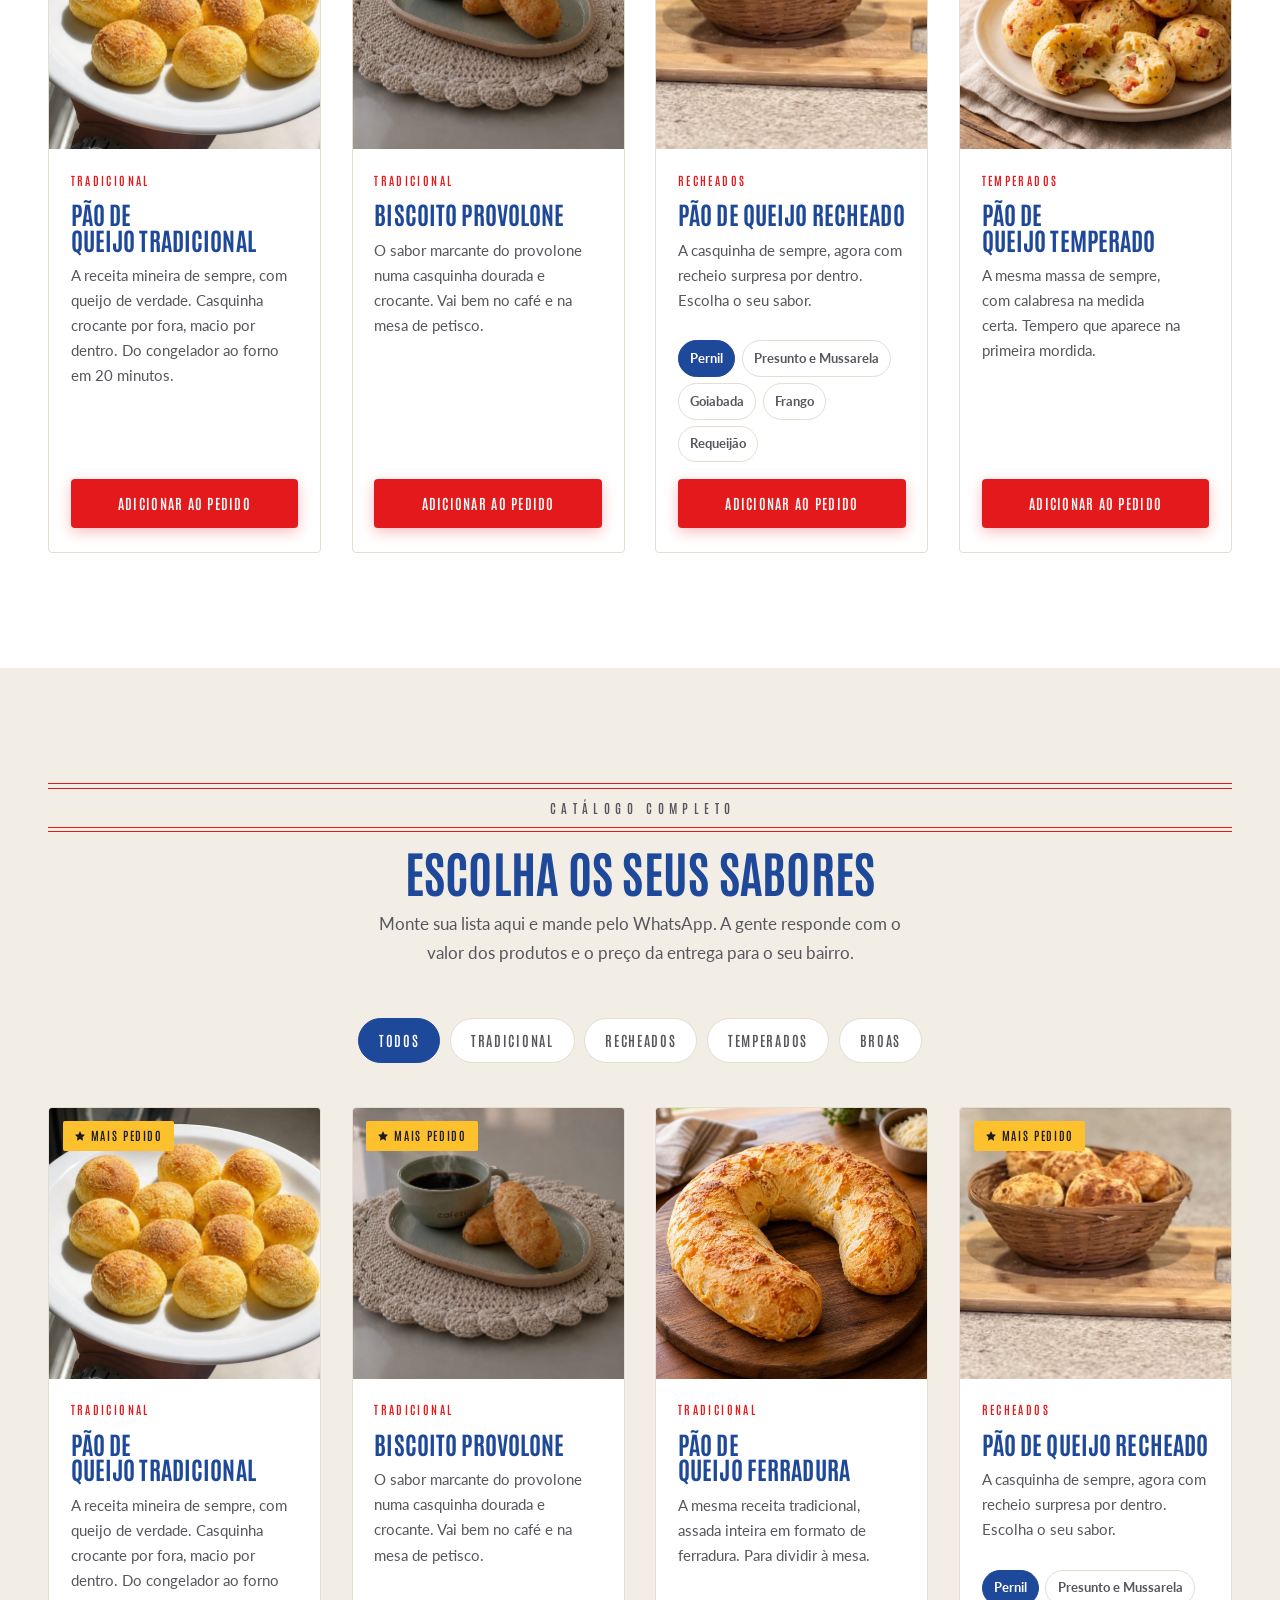
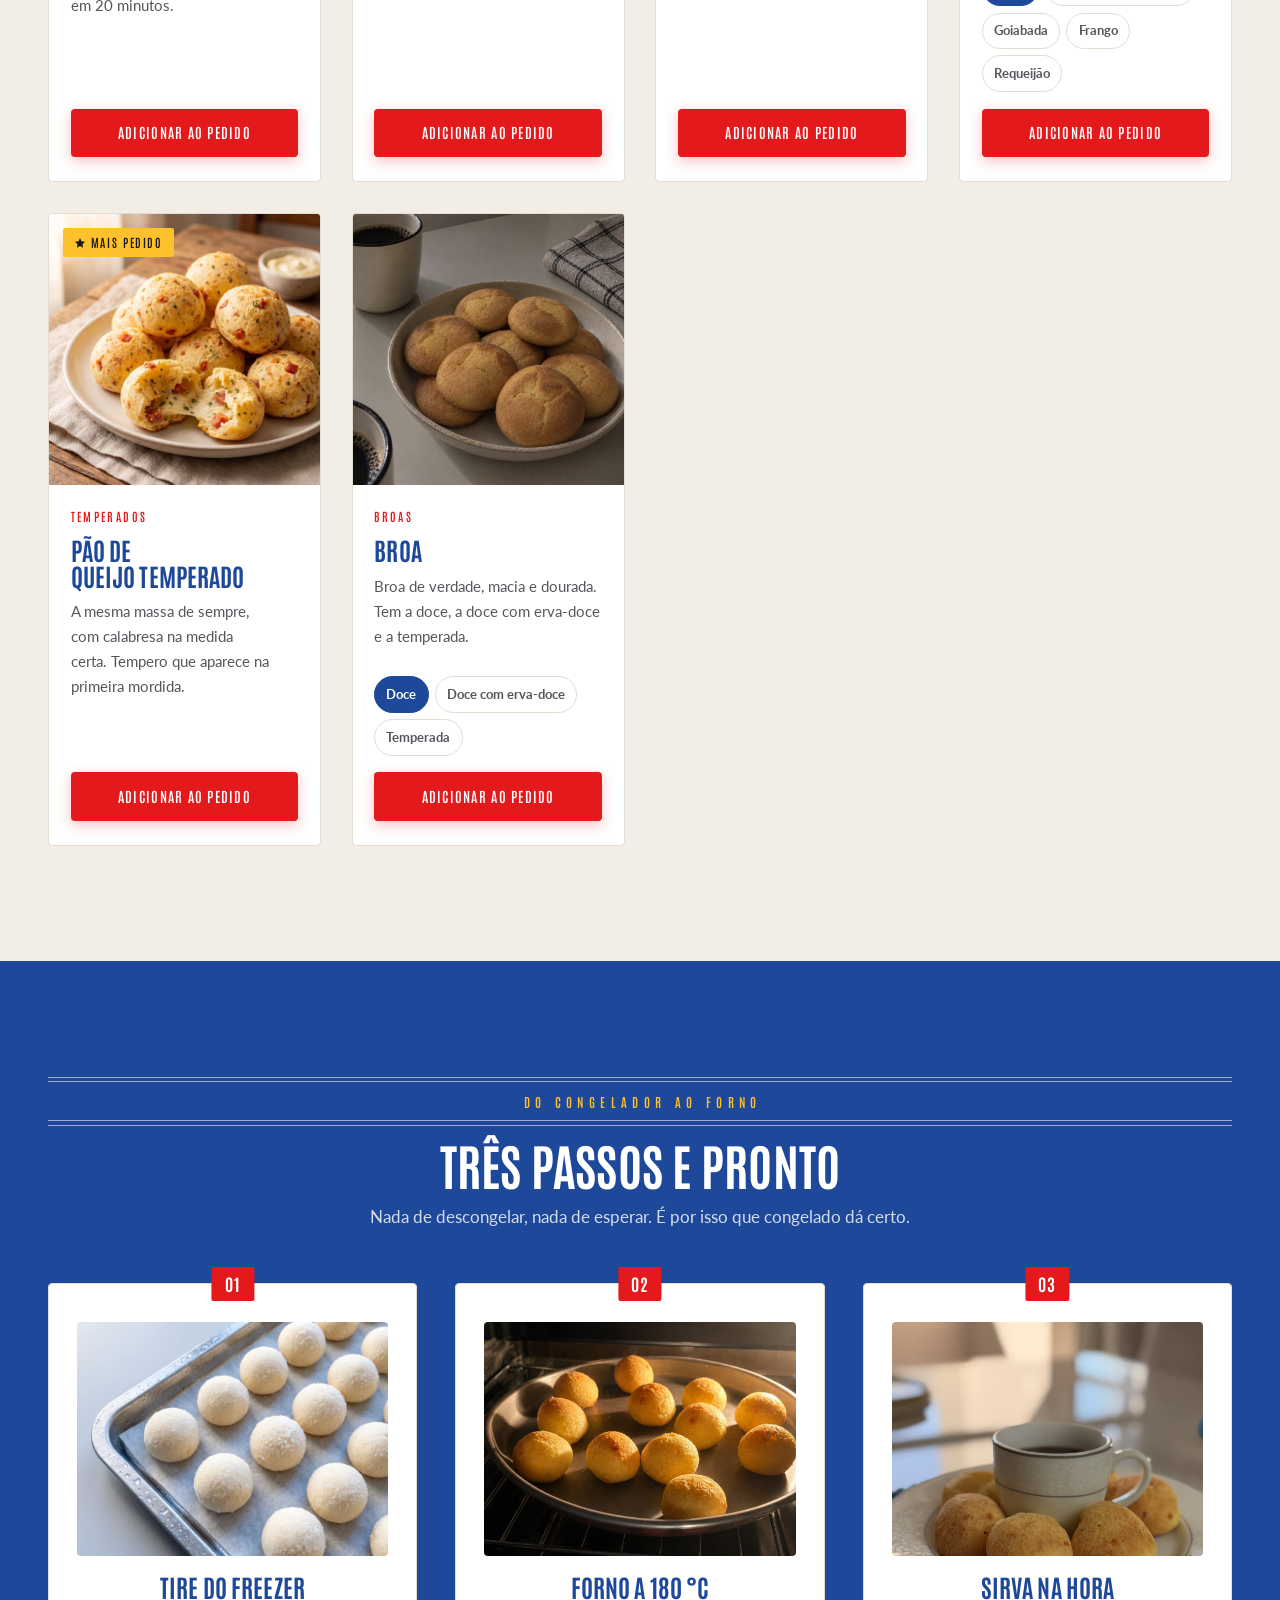
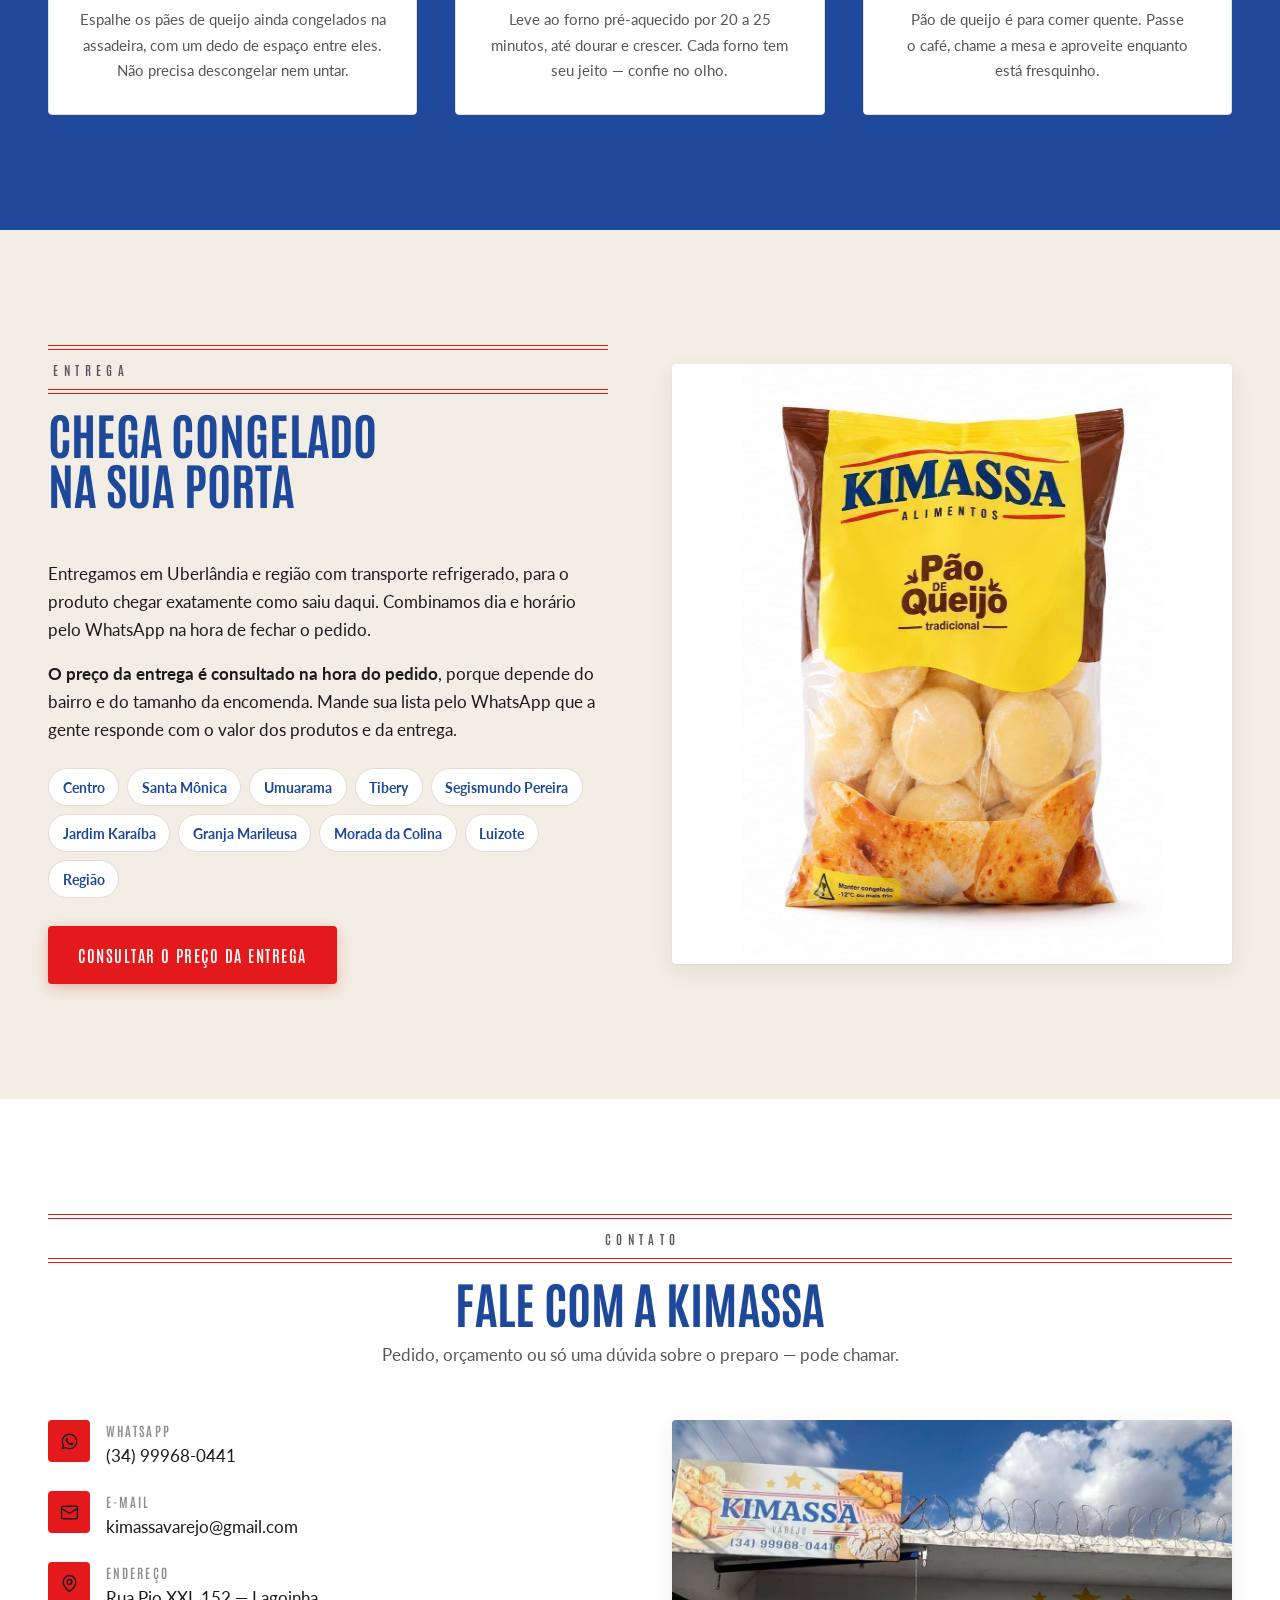
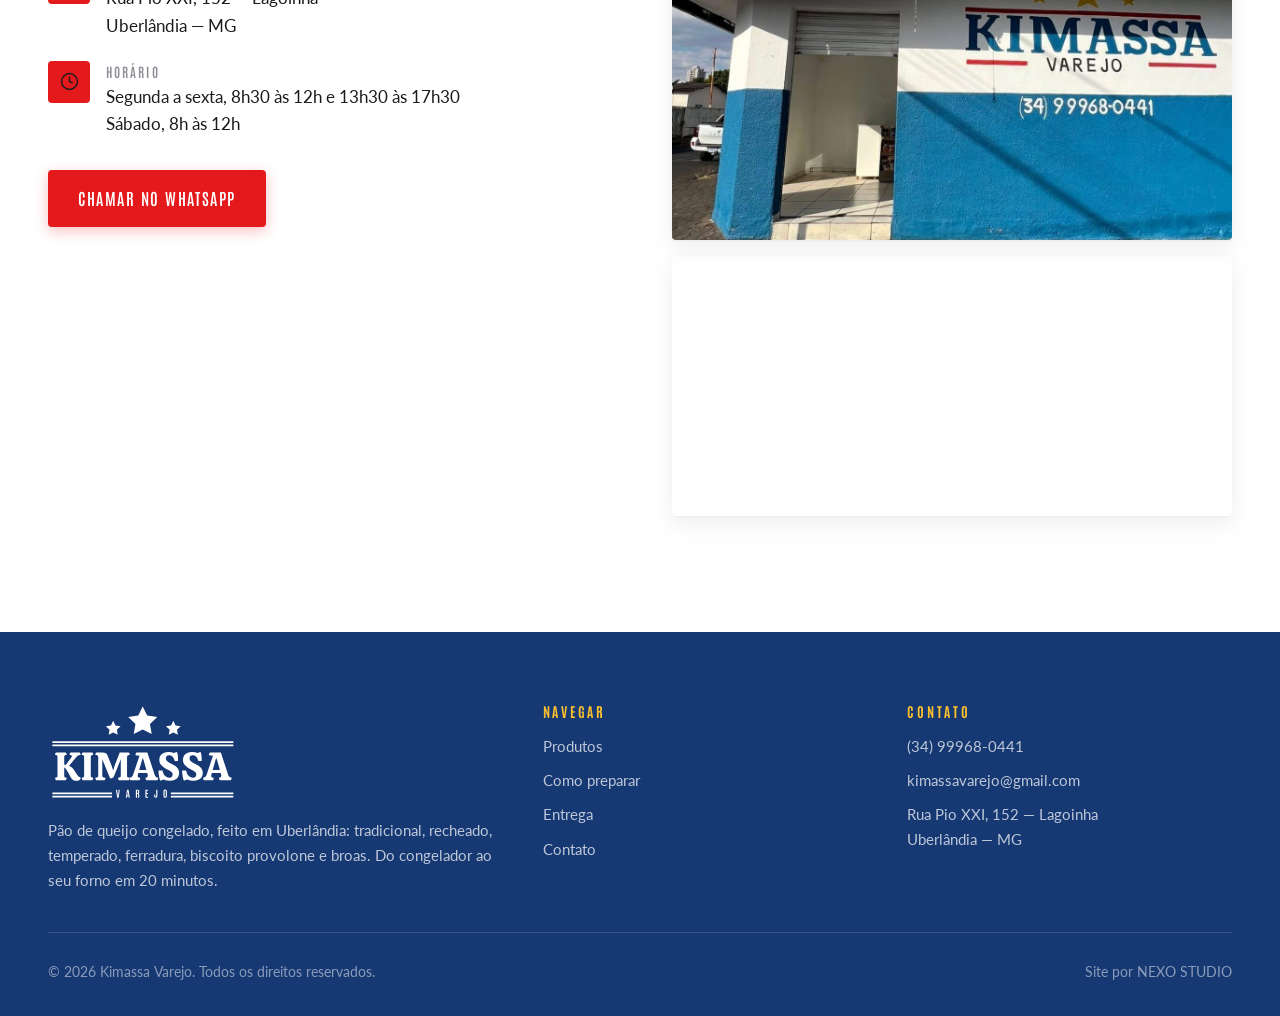
==== commit 3cbdd30b: "Texto de busca passa a listar o catálogo atual A descrição da página, os cards de compartilhamento (" ====
--- a/index.html
+++ b/index.html
@@ -4,7 +4,7 @@
 <meta charset="utf-8">
 <meta name="viewport" content="width=device-width, initial-scale=1">
 <title>Kimassa Varejo — Pão de Queijo Congelado em Uberlândia | Entrega em Casa</title>
-<meta name="description" content="Pão de queijo congelado feito em Uberlândia (MG): tradicional, biscoito provolone, temperado e broas. Peça pelo WhatsApp e receba congelado em casa.">
+<meta name="description" content="Pão de queijo congelado feito em Uberlândia (MG): tradicional, recheado, temperado, ferradura, biscoito provolone e broas. Peça pelo WhatsApp.">
 <meta name="author" content="Kimassa Varejo">
 <meta name="theme-color" content="#1E4899">
 <link rel="canonical" href="https://kimassavarejo.com.br/">
@@ -14,7 +14,7 @@
 <meta property="og:locale" content="pt_BR">
 <meta property="og:url" content="https://kimassavarejo.com.br/">
 <meta property="og:title" content="Kimassa Varejo — Pão de Queijo Congelado em Uberlândia">
-<meta property="og:description" content="Do congelador ao seu forno em 20 minutos. Pão de queijo mineiro de verdade, biscoito provolone e broas, entregues congelados em Uberlândia e região.">
+<meta property="og:description" content="Do congelador ao seu forno em 20 minutos. Pão de queijo tradicional, recheado, temperado e ferradura, biscoito provolone e broas, entregues congelados em Uberlândia e região.">
 <meta property="og:image" content="https://kimassavarejo.com.br/images/social-share.jpg">
 <meta property="og:image:width" content="1200">
 <meta property="og:image:height" content="630">
@@ -22,7 +22,7 @@
 
 <meta name="twitter:card" content="summary_large_image">
 <meta name="twitter:title" content="Kimassa Varejo — Pão de Queijo Congelado em Uberlândia">
-<meta name="twitter:description" content="Do congelador ao seu forno em 20 minutos. Pão de queijo mineiro de verdade, biscoito provolone e broas, entregues congelados em Uberlândia e região.">
+<meta name="twitter:description" content="Do congelador ao seu forno em 20 minutos. Pão de queijo tradicional, recheado, temperado e ferradura, biscoito provolone e broas, entregues congelados em Uberlândia e região.">
 <meta name="twitter:image" content="https://kimassavarejo.com.br/images/social-share.jpg">
 
 <link rel="icon" href="favicon.svg" type="image/svg+xml">
@@ -39,7 +39,7 @@
   "@type": "FoodEstablishment",
   "@id": "https://kimassavarejo.com.br/#negocio",
   "name": "Kimassa Varejo",
-  "description": "Pão de queijo congelado em Uberlândia (MG): tradicional, biscoito provolone, temperado e broas, com entrega em Uberlândia e região.",
+  "description": "Pão de queijo congelado em Uberlândia (MG): tradicional, recheado, temperado, ferradura, biscoito provolone e broas, com entrega em Uberlândia e região.",
   "url": "https://kimassavarejo.com.br/",
   "logo": "https://kimassavarejo.com.br/logo/kimassa.svg",
   "image": "https://kimassavarejo.com.br/images/social-share.jpg",
@@ -368,8 +368,8 @@
     <div class="rodape__grade">
       <div>
         <img src="logo/kimassa-branco.svg" alt="Kimassa Varejo" width="190" height="96">
-        <p>Pão de queijo congelado, feito em Uberlândia: tradicional, biscoito
-           provolone, temperado e broas. Do congelador ao seu forno em 20 minutos.</p>
+        <p>Pão de queijo congelado, feito em Uberlândia: tradicional, recheado,
+           temperado, ferradura, biscoito provolone e broas. Do congelador ao seu forno em 20 minutos.</p>
       </div>
       <div>
         <h4>Navegar</h4>
